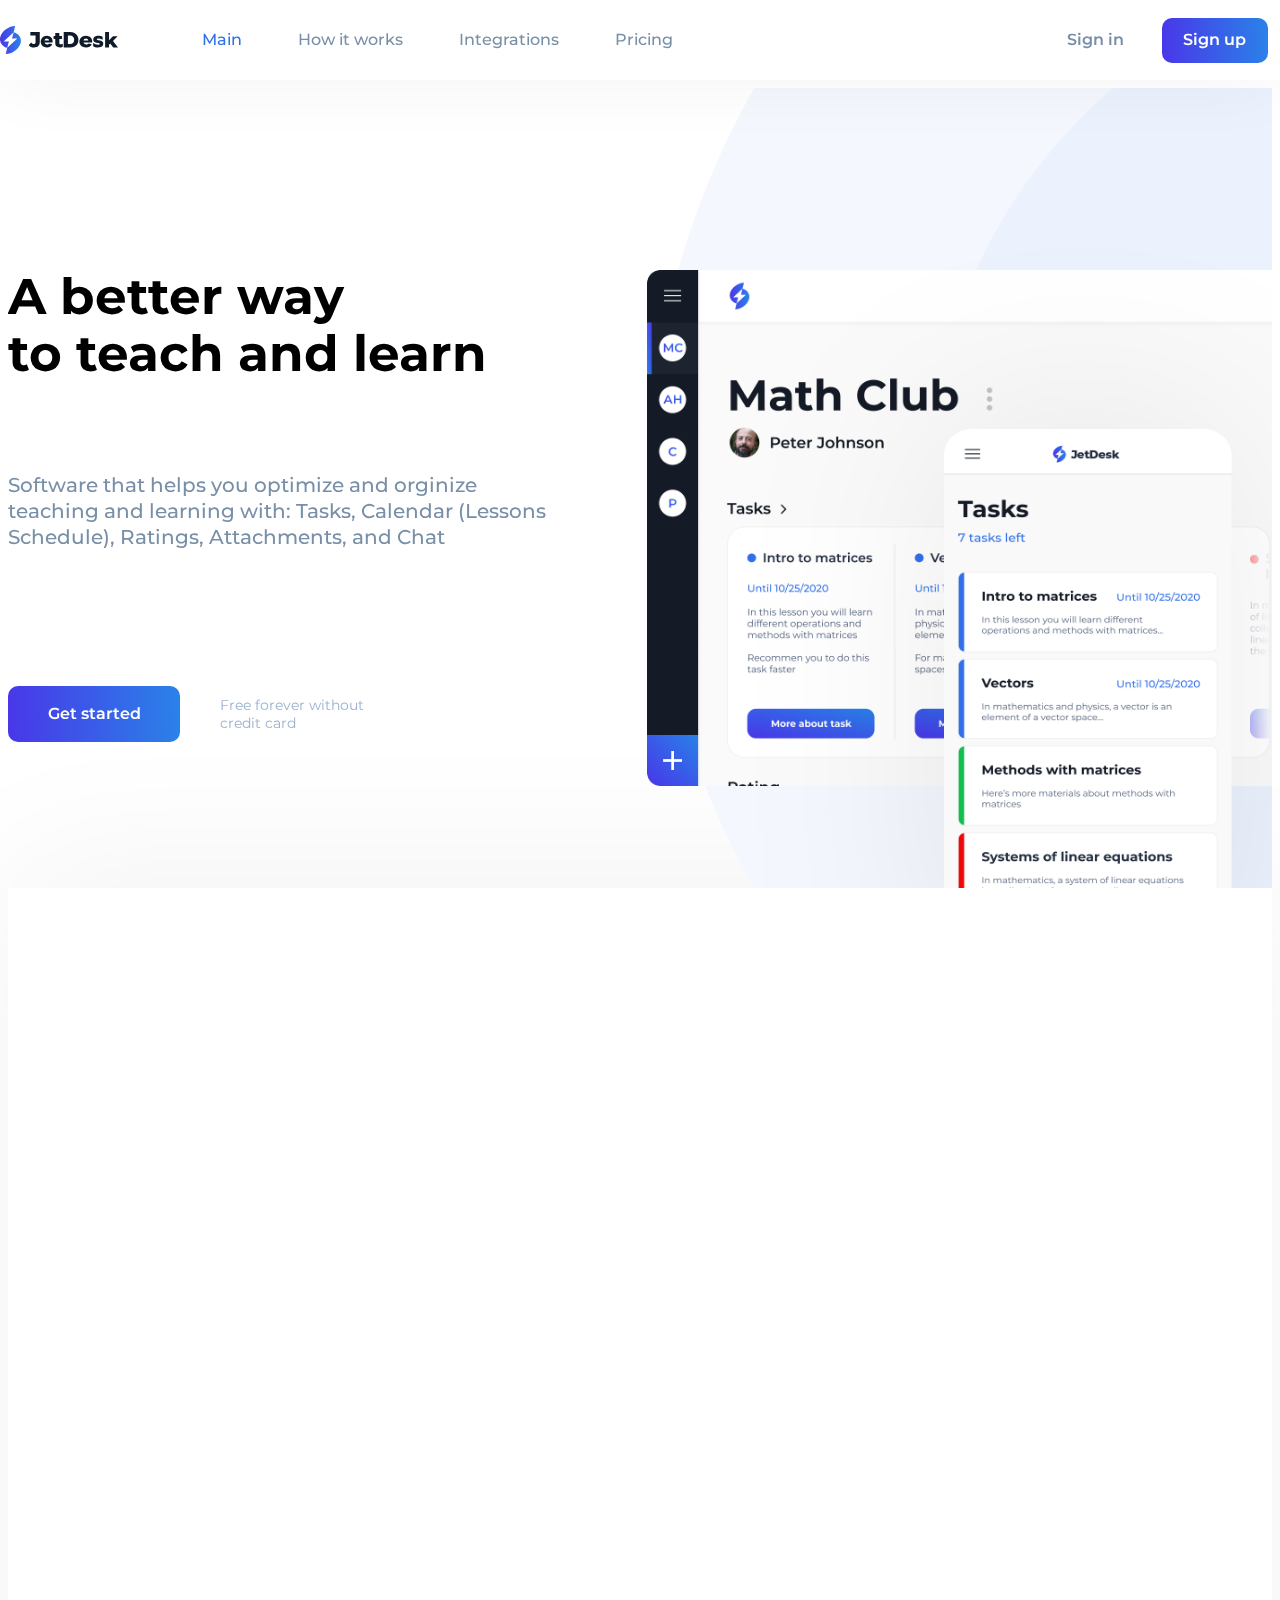
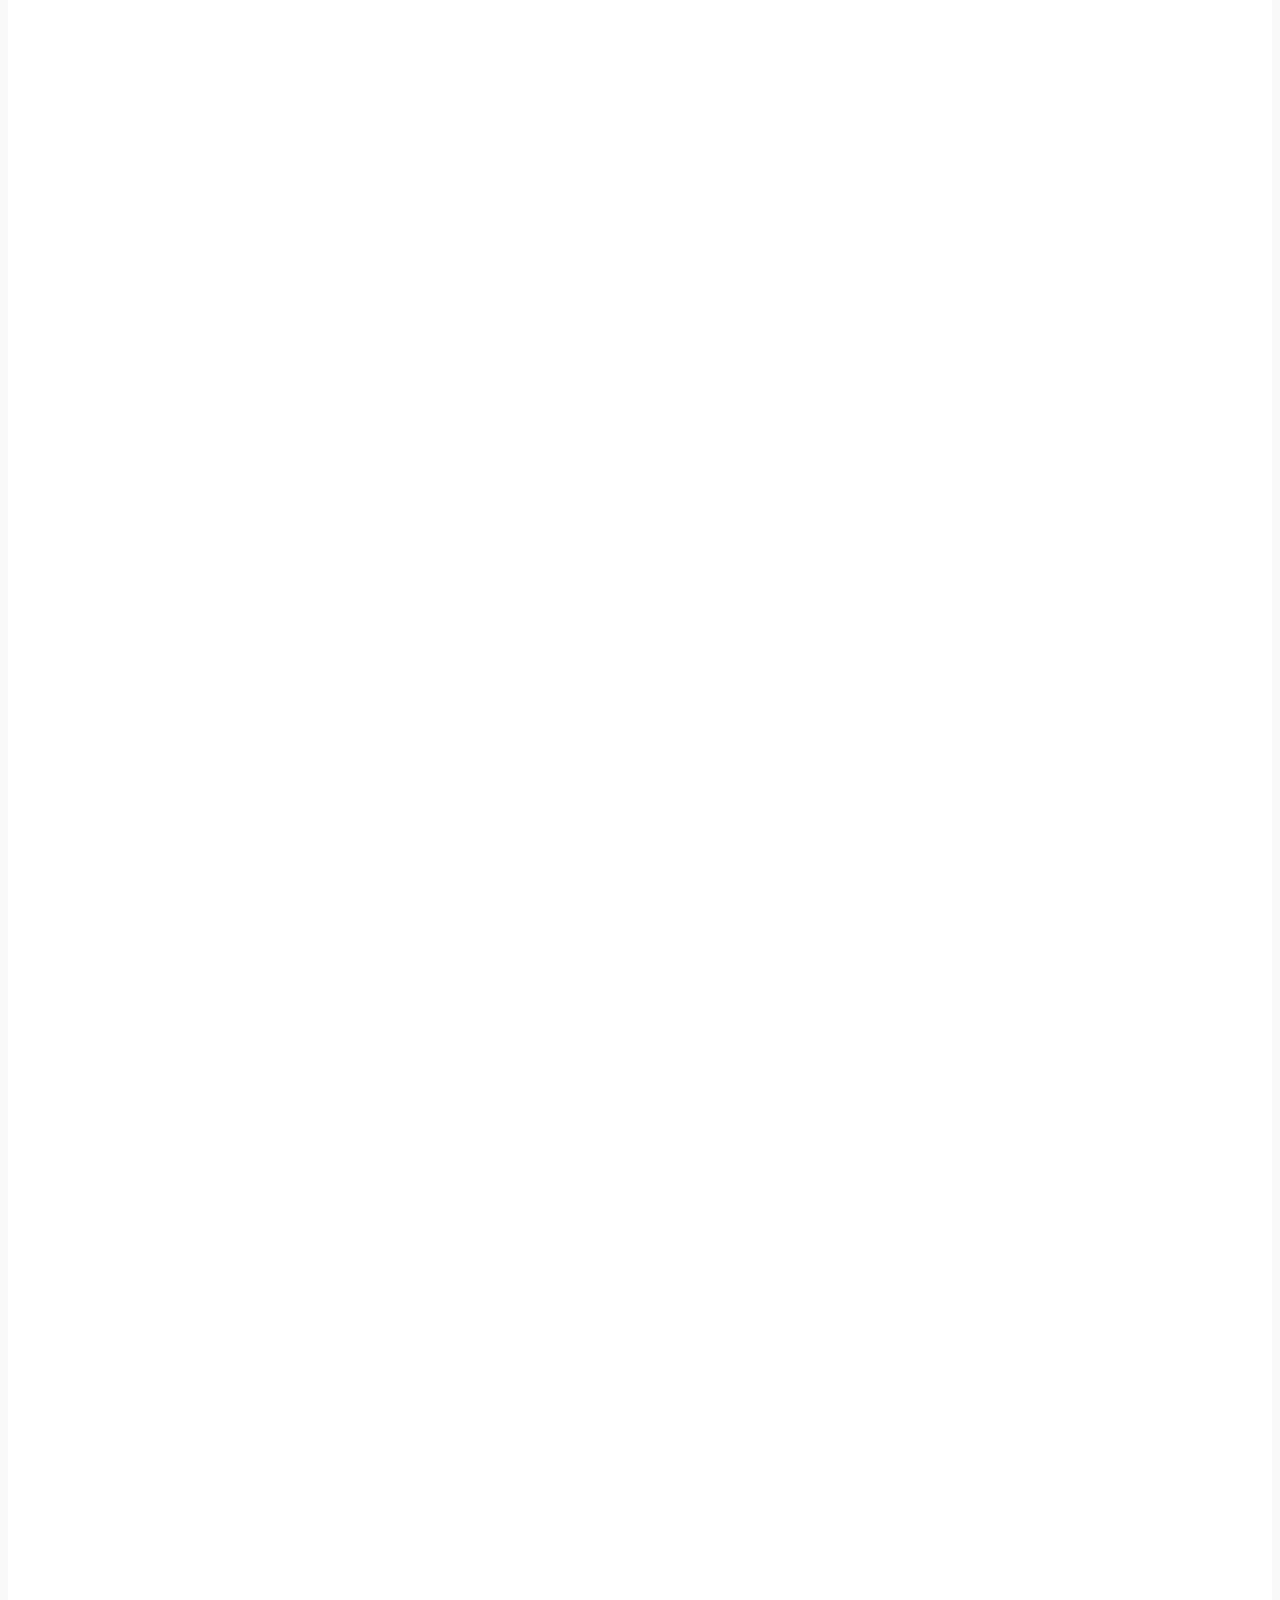
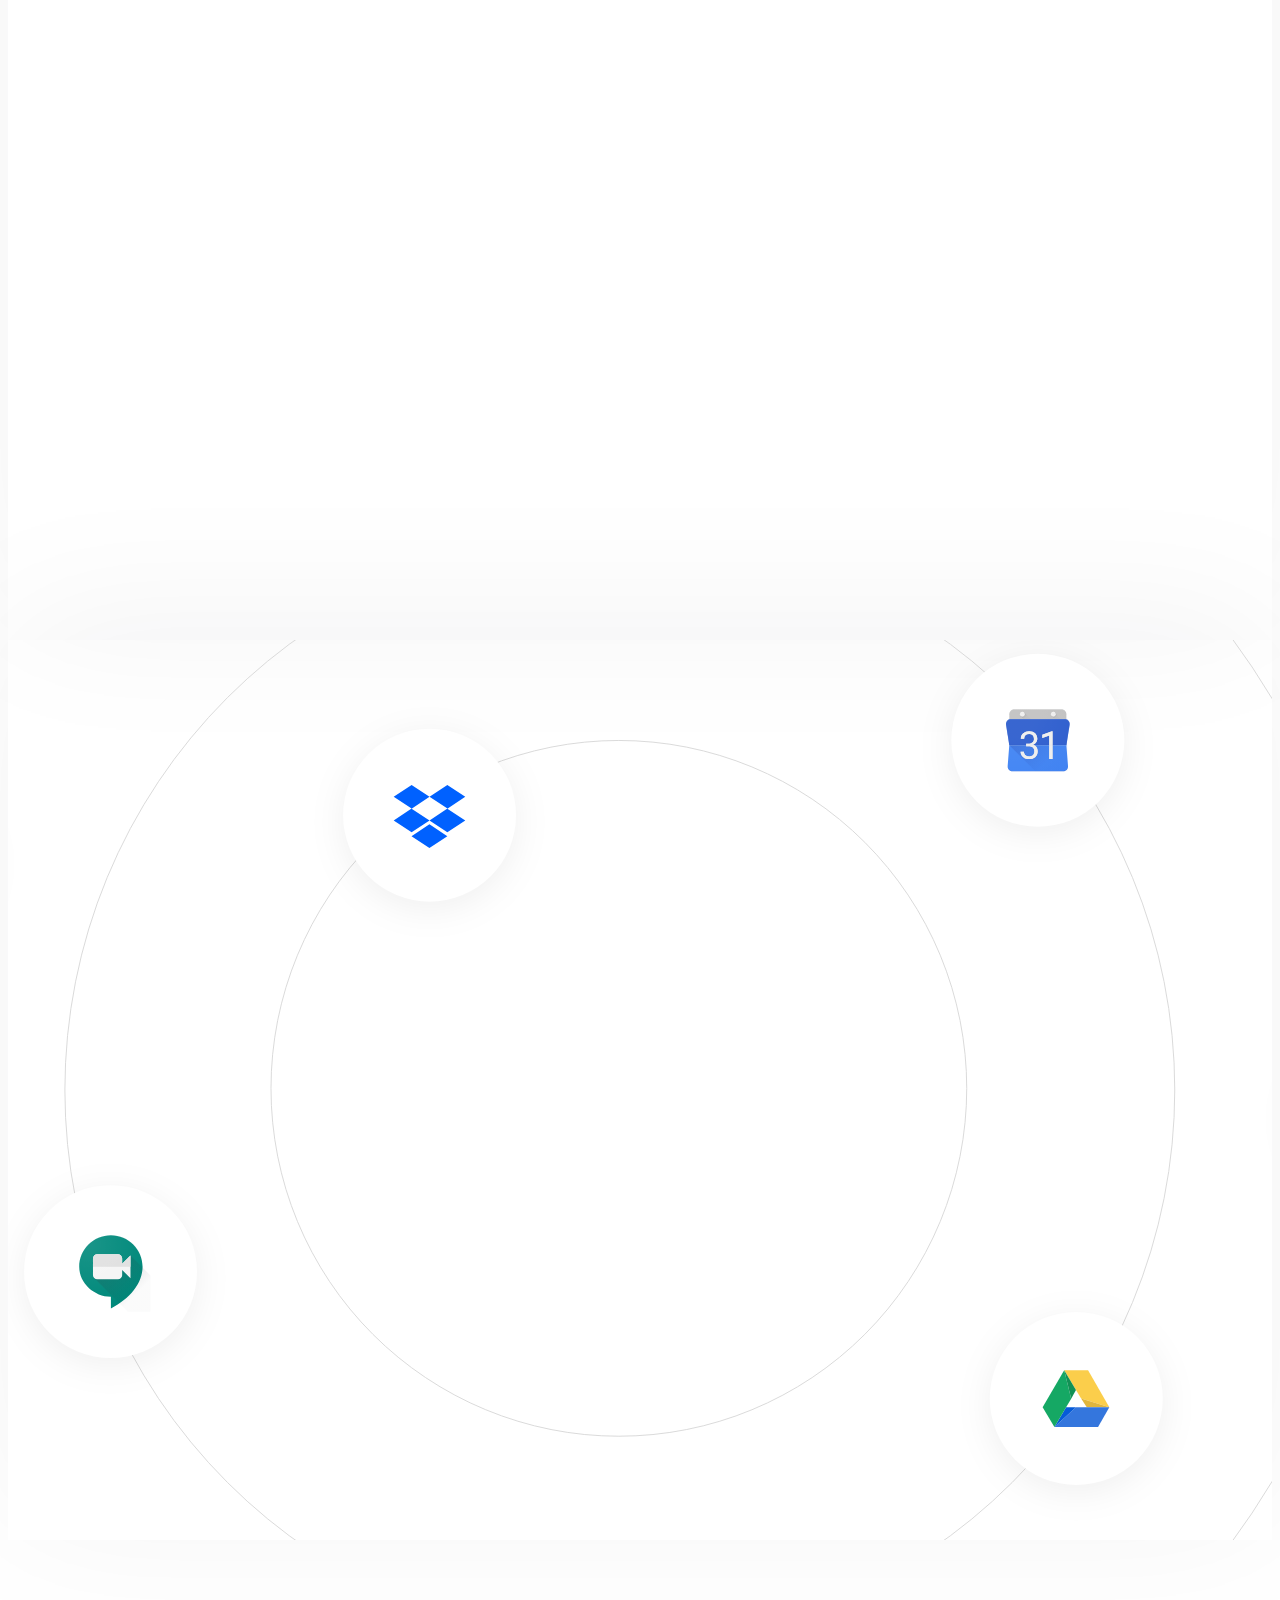
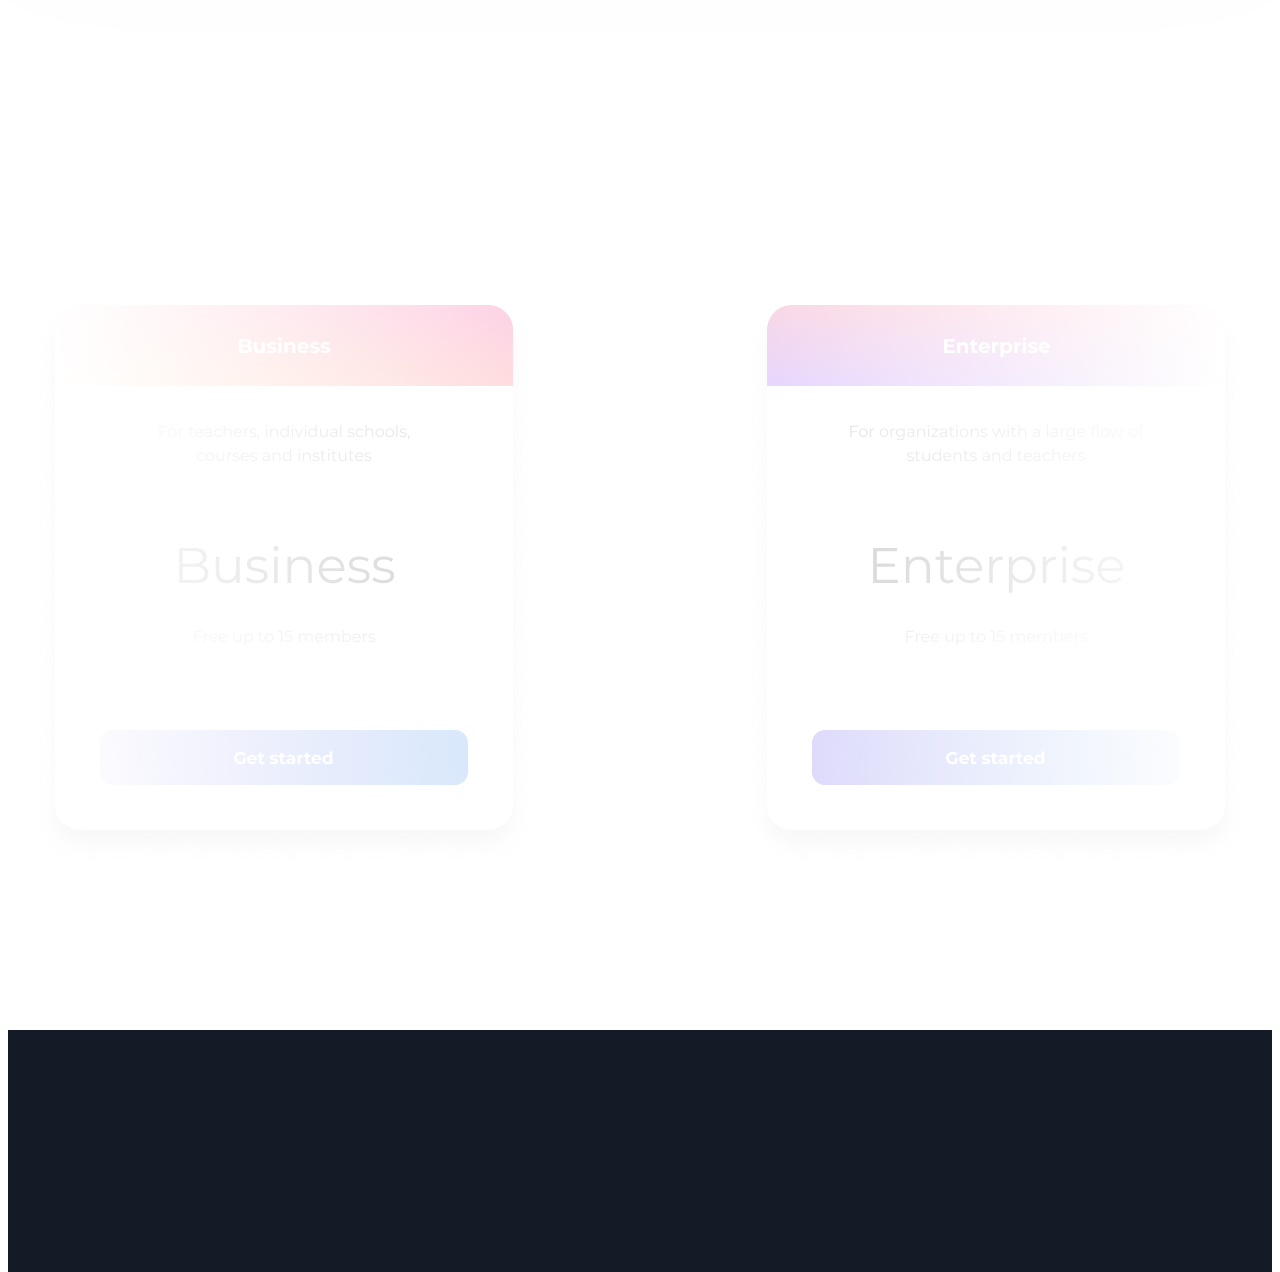
==== index.html @ 295a17f3 "hello world" ====
<!DOCTYPE html>
<html lang="ru">
	<head>
		<meta charset="utf-8">
		<meta http-equiv="X-UA-Compatible" content="IE=edge">
		<meta name="viewport" content="width=device-width, user-scalable=no" />
		<meta name="description" content="">
		<meta name="author" content="">
		<link rel="shortcut icon" href="../../assets/ico/favicon.ico">

		<title>JetDesk</title>

		<link rel="preconnect" href="https://fonts.gstatic.com">
		<link href="https://fonts.googleapis.com/css2?family=Montserrat:ital,wght@0,100;0,300;0,400;0,500;0,600;0,700;0,800;0,900;1,400&display=swap" rel="stylesheet">

		<link rel="stylesheet" href="https://stackpath.bootstrapcdn.com/bootstrap/4.1.3/css/bootstrap.min.css" integrity="sha384-MCw98/SFnGE8fJT3GXwEOngsV7Zt27NXFoaoApmYm81iuXoPkFOJwJ8ERdknLPMO" crossorigin="anonymous">

		<link href="https://unpkg.com/aos@2.3.1/dist/aos.css" rel="stylesheet">

		<link href="style.css" rel="stylesheet" type="text/css" />

			<!-- Global site tag (gtag.js) - Google Analytics -->
	<script async src="https://www.googletagmanager.com/gtag/js?id=G-T7B3K51WQC"></script>
	<script>
		window.dataLayer = window.dataLayer || [];
		function gtag() { dataLayer.push(arguments); }
		gtag('js', new Date());

		gtag('config', 'G-T7B3K51WQC');
	</script>

	</head>

<body>
	<div class="wrapper">
		<!-- header -->
		<header >
			<div class="container">
				<div class="header-in">
					<div class="logo">
						<a href="#">
							<img src="./images/logo.svg" alt="">
						</a>
					</div>

					<div class="mob-wrap">
						<nav>
							<ul id="top-menu">
								<li class="active">
									<a href="#hero">
										Main
									</a>
								</li>
								<li>
									<a href="#how">
										How it works
									</a>
								</li>
								<li>
									<a href="#integrations">
										Integrations
									</a>
								</li>
								<li>
									<a href="#price">
										Pricing
									</a>
								</li>
							</ul>
						</nav>

						<div class="header-bt">
							<a href="https://my.jetdesk.app/signin" class="log-bt">
								Sign in
							</a>
							<a href="https://my.jetdesk.app/signup" class="def-bt">
								Sign up
							</a>
						</div>
					</div>

					<div class="show-hide">
						<span></span>
						<span></span>
						<span></span>
					</div>
				</div>
			</div>
		</header>
		<!-- header -->

		<!-- hero -->
		<section id="hero">
			<div class="container">
				<div class="hero">
					<div class="hero-left">
						<div class="hero-tit" data-aos="fade-right">
							<h1>
								A better way <br>to teach and learn
							</h1>
						</div>
						<div class="hero-decr" data-aos="fade-right">
							Software that helps you optimize and orginize teaching and learning with: Tasks, Calendar (Lessons Schedule), Ratings, Attachments, and Chat 
						</div>
						<div class="hero-bt" data-aos="fade-right">
							<a href="https://my.jetdesk.app/signin" class="def-bt big">
								Get started
							</a>
							<span>
								Free forever without <br>credit card
							</span>
						</div>
					</div>

					<div class="all-hero-vid">
						<div class="hero-video-big" data-aos="fade-left" data-aos-delay="300">
							<img src="./images/Desktop.png" alt="">
						</div>

						<div class="hero-video-mob" data-aos="fade-top" data-aos-delay="600">
							<img src="./images/Mobile.png" alt="">
						</div>
					</div>
				</div>
			</div>
		</section>
		<!-- / hero -->

		<!-- section how -->
		<section id="how">
			<div class="how">

				<div class="how-tit" data-aos="fade-up">
					<h3>
						How it works
					</h3>
					<div class="how-sub-tit">
						Let’s explore our product
					</div>
				</div>

				<!-- one sec -->
				<div class="one-section task">
					<div class="container">
						<div class="one-section-in">
							<div class="section-descr" data-aos="fade-right">
								<div class="section-tag">
									TASKS
								</div>
								<div class="section-tit">
									Create and submit <br>an assignment
								</div>
								<div class="section-text">
									Quickly assign and submit tasks, leave personal comments on task pages.
								</div>
							</div>

							<div class="section-video" data-aos="fade-left" data-aos-delay="300">
								<div class="sec-vid-in">
									<img src="./images/Tasks.png" alt="">
								</div>
							</div>
						</div>
					</div>
				</div>
				<!-- / one sec -->

				<!-- one sec -->
				<div class="one-section revers calendar">
					<div class="container">
						<div class="one-section-in">
							<div class="section-descr" data-aos="fade-left" data-aos-delay="0">
								<div class="section-tag">
									Lessons
								</div>
								<div class="section-tit">
									Manage your schedule <br>and control the time
								</div>
								<div class="section-text">
									Get information about upcoming lessons and meetups or plan them yourself. Join online conferences in just a click.
								</div>
							</div>

							<div class="section-video" data-aos="fade-right" data-aos-delay="300">
								<div class="sec-vid-in">
									<img src="./images/Lessons.png" alt="">
								</div>
							</div>
						</div>
					</div>
				</div>
				<!-- / one sec -->

				<!-- one sec -->
				<div class="one-section rating">
					<div class="container">
						<div class="one-section-in">
							<div class="section-descr" data-aos="fade-right" data-aos-delay="0">
								<div class="section-tag">
									RATING
								</div>
								<div class="section-tit">
									Check or compete <br>for the first place
								</div>
								<div class="section-text">
									Increase the competitive spirit in the group and find out which of your students are doing best.
								</div>
							</div>

							<div class="section-video" data-aos="fade-left" data-aos-delay="300">
								<div class="sec-vid-in">
									<img src="./images/Rating.png" alt="">
								</div>
							</div>
						</div>
					</div>
				</div>
				<!-- / one sec -->

				<!-- one sec -->
				<div class="one-section revers attach">
					<div class="container">
						<div class="one-section-in">
							<div class="section-descr" data-aos="fade-left" data-aos-delay="0">
								<div class="section-tag">
									ATTACHMENTS
								</div>
								<div class="section-tit">
									Upload, download, and view files - quickly
								</div>
								<div class="section-text">
									Attach files, sheets, and documents from your favorite services. (Google Drive, Google Docs, Dropbox, OneDrive and others).
								</div>
							</div>

							<div class="section-video" data-aos="fade-right" data-aos-delay="300">
								<div class="sec-vid-in">
									<img src="./images/Files.png" alt="">
								</div>
							</div>
						</div>
					</div>
				</div>
				<!-- / one sec -->

				<!-- one sec -->
				<div class="one-section chat">
					<div class="container">
						<div class="one-section-in">
							<div class="section-descr" data-aos="fade-right" data-aos-delay="0">
								<div class="section-tag">
									CHAT
								</div>
								<div class="section-tit">
									Chat, ask questions, <br>and just be friends
								</div>
								<div class="section-text">
									Communicate, ask and communicate again. What could be better than communication today?
								</div>
							</div>

							<div class="section-video" data-aos="fade-left" data-aos-delay="300">
								<div class="sec-vid-in">
									
									<img src="./images/Chat.png" alt="">
								</div>
							</div>
						</div>
					</div>
				</div>
				<!-- / one sec -->

				<div class="start" data-aos="fade-up" data-aos-delay="0">
					<a href="https://my.jetdesk.app/signin" class="def-bt big">
						Get started
					</a>
				</div>

			</div>
		</section>
		<!-- / section how -->

		<!-- Integrations -->
		<section id="integrations">
			<div class="container">
				<div class="integrations">
					<div class="int-tit" data-aos="zoom-in" data-aos-delay="0">
						<h3>
							Integrations
						</h3>
						<div class="int-sub-tit">
							Simply integrate your favorite applications
						</div>
						<div class="int-bt">
							<a href="https://my.jetdesk.app/signin" class="def-bt big">
								Get started
							</a>
						</div>
					</div>
				</div>
			</div>
		</section>
		<!-- / Integrations -->

		<!-- price -->
		<section id="price">
			<div class="container">
				<div class="price">
					<div class="price-tit" data-aos="fade-up" data-aos-delay="0">
						<h3>
							Pricing
						</h3>
						<div class="price-sub-tit">
							There is a free subscription during the beta testing, enjoy
						</div>
					</div>

					<div class="price-wrap">
						<div class="price-wrap-in">
							<div class="price-free" data-aos="fade-up" data-aos-delay="0">
								<div class="price-free-top">
									Personal
								</div>
								<div class="price-free-descr">
									<div class="price-free-text">
										For everyone who wants to learn <br>and teach
									</div>
									<div class="price-free-cost">
										Free
									</div>
									<div class="price-free-sub">
										Free up to 10 members
									</div>
									<div class="price-free-bt">
										<a href="https://my.jetdesk.app/signin" class="def-bt big">
											Get started
										</a>
									</div>
								</div>
							</div>
						</div>
					</div>
				</div>
			</div>
		</section>
		<!-- / price -->

		<!-- footer -->
		<footer>
			<div class="container">
				<div class="footer">
					<div class="foot-logo" data-aos="fade-right" data-aos-delay="0">
						<a href="#">
							<img src="./images/foot-logo.svg" alt="">
						</a>
					</div>
					<div class="foot-soc" data-aos="fade-left" data-aos-delay="0">
						<ul>
							<li>
								<a href="https://www.facebook.com/jetdeskapp">
									<svg width="15" height="28" viewBox="0 0 15 28" fill="none" xmlns="http://www.w3.org/2000/svg">
										<path d="M9.74454 28V15.2487H14.187L14.8474 10.2561H9.74454V7.07604C9.74454 5.63537 10.1591 4.64899 12.2943 4.64899H15V0.19785C13.6835 0.0612367 12.3603 -0.00472655 11.0363 0.000263189C7.10958 0.000263189 4.41356 2.32152 4.41356 6.58285V10.2468H0V15.2393H4.4232V28H9.74454Z" fill="white"/>
									</svg>																			
								</a>
							</li>
							<li>
								<a href="https://www.producthunt.com/upcoming/jetdesk-2">
									<svg width="26" height="26" viewBox="0 0 26 26" fill="none" xmlns="http://www.w3.org/2000/svg">
										<path d="M26 13C26 15.5712 25.2376 18.0846 23.8091 20.2224C22.3806 22.3602 20.3503 24.0265 17.9749 25.0104C15.5994 25.9944 12.9856 26.2518 10.4638 25.7502C7.94208 25.2486 5.6257 24.0105 3.80762 22.1924C1.98953 20.3743 0.751405 18.0579 0.249797 15.5362C-0.251811 13.0144 0.00563269 10.4006 0.989572 8.02511C1.97351 5.64967 3.63975 3.61935 5.77759 2.19089C7.91543 0.762437 10.4288 0 13 0C16.4478 0 19.7544 1.36964 22.1924 3.80761C24.6304 6.24558 26 9.55218 26 13Z" fill="white"/>
										<path d="M14.7334 6.5H8.45612V19.5H11.0493V15.6003H14.7334C15.9263 15.5793 17.0633 15.0907 17.8995 14.2396C18.7357 13.3886 19.2042 12.2432 19.2042 11.0501C19.2042 9.85705 18.7357 8.71168 17.8995 7.86065C17.0633 7.00961 15.9263 6.521 14.7334 6.5ZM14.7334 13H11.0493V9.10028H14.7334C15.2415 9.11394 15.7242 9.32537 16.0787 9.68954C16.4332 10.0537 16.6316 10.5419 16.6316 11.0501C16.6316 11.5584 16.4332 12.0466 16.0787 12.4107C15.7242 12.7749 15.2415 12.9863 14.7334 13Z" fill="#1C3046"/>
									</svg>										
								</a>
							</li>
							<!-- <li>
								<a href="#">
									<svg width="27" height="22" viewBox="0 0 27 22" fill="none" xmlns="http://www.w3.org/2000/svg">
										<path fill-rule="evenodd" clip-rule="evenodd" d="M27 2.60606C26.0051 3.04646 24.9376 3.34545 23.8178 3.47879C24.9618 2.79192 25.8399 1.70101 26.2508 0.40404C25.1793 1.04242 23.9951 1.50303 22.7343 1.75354C21.7233 0.674747 20.2852 0 18.6901 0C15.6329 0 13.1516 2.48889 13.1516 5.55556C13.1516 5.99192 13.1999 6.41616 13.2966 6.8202C8.69252 6.5899 4.61211 4.37576 1.8811 1.01414C1.40579 1.83434 1.13188 2.78788 1.13188 3.80606C1.13188 5.73333 2.1107 7.43434 3.59705 8.42828C2.69074 8.4 1.83679 8.14949 1.08757 7.73333C1.08757 7.75758 1.08757 7.77778 1.08757 7.80202C1.08757 10.4929 2.99687 12.7394 5.53051 13.2485C5.06728 13.3737 4.57586 13.4424 4.07236 13.4424C3.71386 13.4424 3.36745 13.4061 3.02909 13.3414C3.734 15.5475 5.78025 17.1556 8.2011 17.2C6.30389 18.6909 3.91929 19.5798 1.3212 19.5798C0.874086 19.5798 0.435029 19.5515 0 19.503C2.44905 21.0788 5.36133 22 8.49112 22C18.6781 22 24.2488 13.5354 24.2488 6.19394C24.2488 5.95151 24.2448 5.71313 24.2327 5.47475C25.3163 4.69091 26.2548 3.71313 26.996 2.59798L27 2.60606Z" fill="white"/>
									</svg>																			
								</a>
							</li> -->
							<li>
								<a href="https://www.instagram.com/jetdesk.app/">
									<svg width="29" height="29" viewBox="0 0 29 29" fill="none" xmlns="http://www.w3.org/2000/svg">
											<path d="M14.5 2.61267C18.3717 2.61267 18.8302 2.6274 20.3592 2.69716C21.7729 2.76168 22.5407 2.9979 23.0517 3.19642C23.7285 3.45946 24.2115 3.77372 24.7189 4.28109C25.2263 4.78847 25.5405 5.27155 25.8035 5.94831C26.0021 6.45931 26.2383 7.22708 26.3028 8.64076C26.3726 10.1698 26.3873 10.6283 26.3873 14.5C26.3873 18.3717 26.3726 18.8303 26.3028 20.3592C26.2383 21.773 26.0021 22.5407 25.8035 23.0517C25.5405 23.7285 25.2263 24.2116 24.7189 24.719C24.2115 25.2263 23.7285 25.5406 23.0517 25.8036C22.5407 26.0022 21.7729 26.2384 20.3592 26.3029C18.8305 26.3727 18.3719 26.3874 14.5 26.3874C10.6281 26.3874 10.1695 26.3727 8.64076 26.3029C7.22702 26.2384 6.45926 26.0022 5.94831 25.8036C5.27149 25.5406 4.78841 25.2263 4.28104 24.719C3.77366 24.2116 3.4594 23.7285 3.19642 23.0517C2.99784 22.5407 2.76163 21.773 2.6971 20.3593C2.62734 18.8303 2.61261 18.3717 2.61261 14.5C2.61261 10.6283 2.62734 10.1698 2.6971 8.64081C2.76163 7.22708 2.99784 6.45931 3.19642 5.94831C3.4594 5.27155 3.77366 4.78847 4.28104 4.28109C4.78841 3.77372 5.27149 3.45946 5.94831 3.19642C6.45926 2.9979 7.22702 2.76168 8.6407 2.69716C10.1697 2.6274 10.6283 2.61267 14.5 2.61267ZM14.5 0C10.562 0 10.0682 0.0166918 8.52167 0.0872577C6.97825 0.157708 5.92426 0.40279 5.00189 0.76126C4.04839 1.13182 3.23976 1.62762 2.43366 2.43372C1.62756 3.23982 1.13176 4.04845 0.761202 5.00195C0.402732 5.92431 0.157651 6.97831 0.0872001 8.52173C0.0166342 10.0682 0 10.562 0 14.5C0 18.438 0.0166342 18.9318 0.0872001 20.4783C0.157651 22.0217 0.402732 23.0757 0.761202 23.9981C1.13176 24.9516 1.62756 25.7602 2.43366 26.5663C3.23976 27.3724 4.04839 27.8682 5.00189 28.2388C5.92426 28.5973 6.97825 28.8424 8.52167 28.9128C10.0682 28.9834 10.562 29 14.5 29C18.438 29 18.9318 28.9834 20.4783 28.9128C22.0217 28.8424 23.0757 28.5973 23.9981 28.2388C24.9516 27.8682 25.7602 27.3724 26.5663 26.5663C27.3724 25.7602 27.8682 24.9516 28.2387 23.9981C28.5972 23.0757 28.8423 22.0217 28.9127 20.4783C28.9833 18.9318 29 18.438 29 14.5C29 10.562 28.9833 10.0682 28.9127 8.52173C28.8423 6.97831 28.5972 5.92431 28.2387 5.00195C27.8682 4.04845 27.3724 3.23982 26.5663 2.43372C25.7602 1.62762 24.9516 1.13182 23.9981 0.76126C23.0757 0.40279 22.0217 0.157708 20.4783 0.0872577C18.9318 0.0166918 18.438 0 14.5 0ZM14.5 7.05406C10.3877 7.05406 7.054 10.3878 7.054 14.5C7.054 18.6123 10.3877 21.946 14.5 21.946C18.6122 21.946 21.9459 18.6123 21.9459 14.5C21.9459 10.3878 18.6122 7.05406 14.5 7.05406ZM14.5 19.3334C11.8306 19.3334 9.66661 17.1694 9.66661 14.5C9.66661 11.8307 11.8306 9.66667 14.5 9.66667C17.1693 9.66667 19.3333 11.8307 19.3333 14.5C19.3333 17.1694 17.1693 19.3334 14.5 19.3334ZM23.9801 6.75988C23.9801 7.72087 23.2011 8.49991 22.2401 8.49991C21.2791 8.49991 20.5001 7.72087 20.5001 6.75988C20.5001 5.79889 21.2791 5.01991 22.2401 5.01991C23.2011 5.01991 23.9801 5.79889 23.9801 6.75988Z" fill="white"/>
									</svg>																				
								</a>
							</li>
						</ul>
					</div>

					<div class="footer-bot" data-aos="fade-up" data-aos-delay="0">
						<div class="footer-res">
							All rights reserved
						</div>
						<div class="footer-right">
							<span>
								© JetDesk 2020
							</span>
							<a href="https://intercom.help/jetdesk/en/articles/4670508-privacy-policy">
								Privacy Policy
							</a>
							<a href="https://intercom.help/jetdesk/en/articles/4670509-terms-and-conditions">
								Terms and Conditions
							</a>        
						</div>
					</div>
				</div>
			</div>
		</footer>
		<!-- / footer -->
	</div>

	<script src="https://code.jquery.com/jquery-3.3.1.min.js"></script>

	<script src="https://cdnjs.cloudflare.com/ajax/libs/popper.js/1.14.3/umd/popper.min.js" integrity="sha384-ZMP7rVo3mIykV+2+9J3UJ46jBk0WLaUAdn689aCwoqbBJiSnjAK/l8WvCWPIPm49" crossorigin="anonymous"></script>
	
	<script src="https://stackpath.bootstrapcdn.com/bootstrap/4.1.3/js/bootstrap.min.js" integrity="sha384-ChfqqxuZUCnJSK3+MXmPNIyE6ZbWh2IMqE241rYiqJxyMiZ6OW/JmZQ5stwEULTy" crossorigin="anonymous"></script>

	<script src="https://unpkg.com/aos@2.3.1/dist/aos.js"></script>

	<script src="js/init.js"></script>

	<script>
		window.intercomSettings = {
			app_id: "h6o7ooze"
		};
	</script>

	<script>
		// We pre-filled your app ID in the widget URL: 'https://widget.intercom.io/widget/h6o7ooze'
		(function () { var w = window; var ic = w.Intercom; if (typeof ic === "function") { ic('reattach_activator'); ic('update', w.intercomSettings); } else { var d = document; var i = function () { i.c(arguments); }; i.q = []; i.c = function (args) { i.q.push(args); }; w.Intercom = i; var l = function () { var s = d.createElement('script'); s.type = 'text/javascript'; s.async = true; s.src = 'https://widget.intercom.io/widget/h6o7ooze'; var x = d.getElementsByTagName('script')[0]; x.parentNode.insertBefore(s, x); }; if (w.attachEvent) { w.attachEvent('onload', l); } else { w.addEventListener('load', l, false); } } })();
	</script>

</body>
                                  
</html>
---- style.css ----
@charset "UTF-8";
* {
  -webkit-box-sizing: border-box;
  box-sizing: border-box;
}

html {
  font-size: 8px;
}
@media (max-width: 1530px) {
  html {
    font-size: 8px;
  }
}

img {
  max-width: 100%;
  height: auto;
  vertical-align: top;
}

section {
  float: left;
  width: 100%;
  overflow: hidden;
}

body {
  font-family: "Montserrat", sans-serif;
}
body.open-menu {
  overflow: hidden;
  position: relative;
}

@media (min-width: 1530px) {
  .container {
    max-width: 150rem;
  }
}
@media (max-width: 767px) {
  .container {
    padding: 0 30px;
  }
}

.wrapper {
  float: left;
  width: 100%;
  padding-top: 10rem;
}

header {
  position: fixed;
  top: 0;
  left: 0;
  width: 100%;
  background-color: #fff;
  height: 10rem;
  z-index: 99;
  -webkit-box-shadow: 0px 0px 75px rgba(0, 0, 0, 0.05);
          box-shadow: 0px 0px 75px rgba(0, 0, 0, 0.05);
}
@media (max-width: 767px) {
  header {
    -webkit-box-shadow: 0px 0px 75px rgba(0, 0, 0, 0.05);
            box-shadow: 0px 0px 75px rgba(0, 0, 0, 0.05);
  }
}
@media (max-width: 991px) {
  header .container {
    max-width: 100%;
  }
}

.header-in {
  float: left;
  width: 100%;
}

.logo {
  float: left;
  margin-top: 3.2rem;
  width: 14.8rem;
}
@media (max-width: 991px) {
  .logo {
    position: relative;
    z-index: 99;
    background: url(./images/foot-logo.svg) 0 0 no-repeat;
    background-size: 14.8rem;
  }
  .logo img {
    -webkit-transition: all 0.3s;
    transition: all 0.3s;
  }
}
@media (max-width: 767px) {
  .logo {
    width: 120px;
  }
}

.open-menu .logo img {
  opacity: 0;
}

@media (max-width: 991px) {
  .mob-wrap {
    display: none;
    position: fixed;
    left: 0;
    top: 0;
    background-color: #151b26;
    width: 100%;
    height: 100%;
    padding-top: 17.8rem;
  }
}

.show-hide {
  display: none;
}
@media (max-width: 991px) {
  .show-hide {
    display: block;
    float: right;
    position: relative;
    z-index: 99;
    width: 6rem;
    padding: 3.2rem 1.5rem;
    margin-right: -15px;
  }
}
@media (max-width: 991px) and (max-width: 767px) {
  .show-hide {
    width: 60px;
    padding: 3.2rem 15px;
  }
}
@media (max-width: 991px) {
  .show-hide span {
    display: block;
    float: left;
    width: 100%;
    margin: 3px 0;
    height: 2px;
    background-color: #151e28;
    -webkit-transition: all 0.3s;
    transition: all 0.3s;
  }
}
@media (max-width: 991px) {
  .show-hide:before, .show-hide:after {
    content: "";
    position: absolute;
    width: 30px;
    height: 2px;
    background-color: #fff;
    top: 50%;
    left: 50%;
    margin-left: -15px;
    opacity: 0;
    -webkit-transition: all 0.3s;
    transition: all 0.3s;
  }
}
.show-hide.open span {
  background-color: #fff;
  opacity: 0;
}
.show-hide.open:before {
  opacity: 1;
  -webkit-transform: rotate(-45deg);
          transform: rotate(-45deg);
}
.show-hide.open:after {
  opacity: 1;
  -webkit-transform: rotate(45deg);
          transform: rotate(45deg);
}

nav {
  margin-left: 10.5rem;
  margin-top: 3.8rem;
  float: left;
}
@media (max-width: 1200px) {
  nav {
    margin-left: 5rem;
  }
}
@media (max-width: 991px) {
  nav {
    padding: 0 30px;
    margin: 0;
  }
}
nav ul {
  list-style: none;
  padding: 0;
  margin: 0;
}
nav ul li {
  float: left;
  margin-right: 7rem;
}
@media (max-width: 1200px) {
  nav ul li {
    margin-right: 4rem;
  }
}
@media (max-width: 991px) {
  nav ul li {
    width: 100%;
    margin: 0;
  }
}
nav ul li a {
  font-size: 2rem;
  font-weight: 500;
  line-height: 2.4rem;
  color: #788FA7;
  text-decoration: none !important;
  -webkit-transition: all 0.3s;
  transition: all 0.3s;
}
@media (max-width: 991px) {
  nav ul li a {
    color: #ffffff;
    padding: 15px 0;
    display: block;
    cursor: pointer;
    font-size: 2.3rem;
  }
}
nav ul li a:hover {
  color: #3170E9;
}
nav ul li a.active {
  color: #3170E9;
}
nav ul li.active a {
  color: #3170E9;
}

.header-bt {
  float: right;
  margin-top: 1.8rem;
}
@media (max-width: 991px) {
  .header-bt {
    position: fixed;
    left: 0;
    bottom: 5rem;
    display: -webkit-box;
    display: -ms-flexbox;
    display: flex;
    -webkit-box-pack: justify;
        -ms-flex-pack: justify;
            justify-content: space-between;
    width: 100%;
    padding: 0 15px;
  }
}
.header-bt a {
  margin: 0 1.5rem;
}
@media (max-width: 991px) {
  .header-bt a {
    width: calc(50% - 10px);
  }
}
.header-bt a.def-bt {
  padding: 0 2.7rem;
}

.log-bt {
  font-size: 2rem;
  font-weight: 600;
  color: #788FA7;
  display: inline-block;
  cursor: pointer;
  height: 6.4rem;
  line-height: 6.4rem;
  padding: 0 1.5rem;
  text-align: center;
  border: none;
  border-radius: 10px;
  outline: none !important;
  text-decoration: none !important;
  -webkit-transition: all 0.3s;
  transition: all 0.3s;
}
@media (max-width: 991px) {
  .log-bt {
    background: -webkit-gradient(linear, left bottom, left top, from(#1B2D42), to(#1B2D42));
    background: linear-gradient(0deg, #1B2D42, #1B2D42);
    color: #fff;
  }
}
.log-bt:hover {
  color: #3170E9;
}

.def-bt {
  font-size: 2rem;
  font-weight: 600;
  color: #fff !important;
  display: inline-block;
  cursor: pointer;
  height: 5.6rem;
  line-height: 5.6rem;
  padding: 0 1.5rem;
  text-align: center;
  border: none;
  outline: none !important;
  background: linear-gradient(87.31deg, #4937E8 0%, #2A82E9 100%), #C4C4C4;
  border-radius: 10px;
  text-decoration: none !important;
  -webkit-transition: all 0.3s;
  transition: all 0.3s;
}
.def-bt.big {
  height: 7rem;
  line-height: 7rem;
}
.def-bt:hover {
  background: linear-gradient(262.42deg, #2673D2 0%, #4132D1 100%);
}

.p-bt {
  font-size: 2rem;
  font-weight: 600;
  color: #0F1B28 !important;
  display: inline-block;
  cursor: pointer;
  height: 6.4rem;
  line-height: 6.2rem;
  padding: 0 1.5rem;
  border: none;
  outline: none !important;
  background: -webkit-gradient(linear, left bottom, left top, from(#FFFFFF), to(#FFFFFF));
  background: linear-gradient(0deg, #FFFFFF, #FFFFFF);
  border: 1px solid #D0D0D0;
  border-radius: 10px;
  text-decoration: none !important;
  -webkit-transition: all 0.3s;
  transition: all 0.3s;
  padding: 0 3.2rem 0 9.4rem;
  position: relative;
}
.p-bt:before {
  content: "";
  position: absolute;
  width: 4.8rem;
  height: 4.8rem;
  background: url(./images/p-bt.svg) center center no-repeat;
  background-size: 4rem;
  left: 28px;
  top: 50%;
  margin-top: -2.4rem;
}
.p-bt.big {
  height: 7rem;
  line-height: 6.8rem;
}
.p-bt:hover {
  background: -webkit-gradient(linear, left bottom, left top, from(#EEEEEE), to(#EEEEEE));
  background: linear-gradient(0deg, #EEEEEE, #EEEEEE);
}

#hero {
  background: url(./images/hero-bg.svg) 50vw center no-repeat;
  overflow: hidden;
  position: relative;
}
@media (max-width: 1200px) {
  #hero {
    padding-bottom: 15rem;
  }
}
@media (max-width: 991px) {
  #hero {
    background-size: 120%;
    background-position: 40vw bottom;
    padding-bottom: 25rem;
  }
}
@media (max-width: 767px) {
  #hero {
    background-size: 526px;
    background-position: right -237px bottom 235px;
  }
}

.hero {
  float: left;
  width: 100%;
  min-height: calc(100vh - 100px);
  display: -webkit-box;
  display: -ms-flexbox;
  display: flex;
  -ms-flex-line-pack: center;
      align-content: center;
  -webkit-box-align: center;
      -ms-flex-align: center;
          align-items: center;
}
@media (max-width: 1200px) {
  .hero {
    display: block;
    min-height: inherit;
    padding-top: 5rem;
  }
}

.hero-left {
  width: 68.6rem;
}
@media (max-width: 1530px) {
  .hero-left {
    width: 44%;
  }
}
@media (max-width: 1200px) {
  .hero-left {
    float: left;
    width: 100%;
    margin-bottom: 7rem;
  }
}
@media (max-width: 767px) {
  .hero-left {
    margin-bottom: 90px;
  }
}

.hero-tit {
  float: left;
  width: 100%;
  margin-bottom: 7rem;
}
.hero-tit h1 {
  font-size: 6.3rem;
  font-weight: bold;
  line-height: 1.14;
}
@media (max-width: 767px) {
  .hero-tit h1 {
    font-size: 38px;
  }
  .hero-tit h1 br {
    display: none;
  }
}
@media (max-width: 767px) {
  .hero-tit {
    margin-bottom: 3.5rem;
  }
}

.hero-decr {
  float: left;
  width: 100%;
  color: #788FA7;
  font-size: 2.5rem;
  font-weight: 500;
  margin-bottom: 17rem;
  line-height: 1.3;
}
@media (max-width: 1200px) {
  .hero-decr {
    margin-bottom: 5rem;
  }
}
@media (max-width: 767px) {
  .hero-decr {
    font-size: 19px;
    line-height: 1.3;
    margin-bottom: 0;
  }
}

.hero-bt {
  float: left;
  width: 100%;
}
@media (max-width: 767px) {
  .hero-bt {
    position: absolute;
    bottom: 67px;
    text-align: center;
    left: 0;
  }
}
.hero-bt a.def-bt {
  width: 21.5rem;
  float: left;
  margin-right: 22px;
}
@media (max-width: 767px) {
  .hero-bt a.def-bt {
    width: 282px;
    float: none;
    margin-bottom: 20px;
  }
}
@media (max-width: 767px) {
  .hero-bt a {
    margin: 10px !important;
    width: 282px;
  }
}
.hero-bt span {
  -ms-flex-line-pack: center;
      align-content: center;
  -webkit-box-align: center;
      -ms-flex-align: center;
          align-items: center;
  display: -webkit-box;
  display: -ms-flexbox;
  display: flex;
  height: 7rem;
  float: left;
  margin-left: 2.2rem;
  font-size: 1.8rem;
  color: #98B2CE;
  line-height: 1.3;
}
@media (max-width: 767px) {
  .hero-bt span {
    width: 100%;
    margin: 0;
    padding: 0;
    text-align: center;
    -webkit-box-pack: center;
        -ms-flex-pack: center;
            justify-content: center;
  }
}

video {
  vertical-align: top;
}

@media (max-width: 767px) {
  .all-hero-vid {
    float: left;
    width: 100%;
    position: relative;
    margin-bottom: 155px;
  }
}

.hero-video-big {
  position: absolute;
  right: -43rem;
  bottom: 12.7rem;
  overflow: hidden;
  border-radius: 12px;
}
@media (max-width: 1200px) {
  .hero-video-big {
    position: static;
    float: left;
    width: 121.1rem;
  }
}
@media (max-height: 730px) and (min-width: 1200px) {
  .hero-video-big img {
    max-height: 70vh;
    width: auto !important;
  }
}
.hero-video-big video, .hero-video-big img {
  width: 121.1rem;
  height: 64.6rem;
}
@media (max-width: 767px) {
  .hero-video-big video, .hero-video-big img {
    width: calc(1211px / 2.1);
    height: calc(646px / 2.1);
  }
}

.hero-video-mob {
  position: absolute;
  right: 5rem;
  bottom: -11.8rem;
  -webkit-filter: drop-shadow(-4px -4px 100px rgba(0, 0, 0, 0.08));
          filter: drop-shadow(-4px -4px 100px rgba(0, 0, 0, 0.08));
  overflow: hidden;
  border-radius: 18px;
}
@media (max-width: 1200px) {
  .hero-video-mob {
    bottom: 2rem;
  }
}
@media (max-width: 767px) {
  .hero-video-mob {
    bottom: auto;
    top: 74px;
    right: -10px;
  }
}
@media (max-height: 730px) and (min-width: 1200px) {
  .hero-video-mob img {
    max-height: 70vh;
    width: auto !important;
  }
}
.hero-video-mob video, .hero-video-mob img {
  width: 36rem;
  height: 69.2rem;
}
@media (max-width: 767px) {
  .hero-video-mob video, .hero-video-mob img {
    width: calc(360px / 2.1);
    height: calc(692px / 2.1);
  }
}

#how {
  float: left;
  width: 100%;
  padding: 15.7rem 0 0;
  -webkit-box-shadow: 0px -20px 150px rgba(15, 27, 40, 0.05);
          box-shadow: 0px -20px 150px rgba(15, 27, 40, 0.05);
}
@media (max-width: 1200px) {
  #how {
    padding: 5rem 0 0;
  }
}
@media (max-width: 767px) {
  #how {
    padding: 110px 0 0;
  }
}

.how {
  float: left;
  width: 100%;
}

.how-tit {
  float: left;
  width: 100%;
  text-align: center;
  margin-bottom: 11.5rem;
}
@media (max-width: 1200px) {
  .how-tit {
    margin-bottom: 5rem;
  }
}
@media (max-width: 991px) {
  .how-tit {
    margin-bottom: 13rem;
  }
}
.how-tit h3 {
  font-size: 6.3rem;
  font-weight: bold;
  padding: 0;
  margin: 0 0 2rem;
  line-height: 7.7rem;
  color: #0F1B28;
}
@media (max-width: 767px) {
  .how-tit h3 {
    font-size: 37px;
    margin-bottom: 15px;
    line-height: normal;
  }
}

.how-sub-tit {
  float: left;
  width: 100%;
  color: #788FA7;
  font-size: 2.5rem;
  font-weight: 500;
  text-align: center;
}

.one-section {
  float: left;
  width: 100%;
  position: relative;
  margin-bottom: -1.5rem;
}
@media (max-width: 1530px) {
  .one-section {
    margin-bottom: 1.5rem;
  }
}
@media (max-width: 991px) {
  .one-section {
    margin-bottom: 13rem;
  }
}
.one-section.revers .one-section-in {
  -webkit-box-orient: horizontal;
  -webkit-box-direction: reverse;
      -ms-flex-direction: row-reverse;
          flex-direction: row-reverse;
}
@media (max-width: 992px) {
  .one-section.revers .section-video {
    float: right;
  }
}
.one-section.task .one-section-in {
  height: 50.2rem;
}
@media (max-width: 767px) {
  .one-section.task .one-section-in {
    height: auto;
  }
}
.one-section.task .section-video {
  right: -18.8rem;
}
@media (max-width: 991px) {
  .one-section.task .section-video {
    right: auto;
    padding: 3.5rem 0rem 3.5rem 3.5rem;
  }
}
@media (max-width: 767px) {
  .one-section.task .section-video {
    padding: 20px 0 20px 20px;
  }
}
.one-section.task .section-video:before {
  top: -7rem;
  bottom: -7rem;
  left: -7rem;
  right: -100rem;
}
@media (max-width: 991px) {
  .one-section.task .section-video:before {
    top: 0;
    left: 0;
    bottom: 0;
  }
}
.one-section.task video, .one-section.task img {
  width: 80.7rem;
  height: 34.4rem;
}
@media (max-width: 767px) {
  .one-section.task video, .one-section.task img {
    width: calc(80.7rem / 2.1);
    height: calc(34.4rem / 2.1);
  }
}
.one-section.calendar .one-section-in {
  height: 57.2rem;
}
@media (max-width: 767px) {
  .one-section.calendar .one-section-in {
    height: auto;
  }
}
@media (max-width: 991px) {
  .one-section.calendar .section-video {
    right: auto;
    padding: 3.5rem 3.5rem 3.5rem 0rem;
  }
}
@media (max-width: 767px) {
  .one-section.calendar .section-video {
    right: 30px;
    padding: 20px 20px 20px 0;
  }
}
.one-section.calendar .section-video:before {
  top: -8.7rem;
  bottom: -8.7rem;
  left: -100rem;
  right: -8.9rem;
}
@media (max-width: 991px) {
  .one-section.calendar .section-video:before {
    top: 0;
    right: 0;
    bottom: 0;
  }
}
.one-section.calendar video, .one-section.calendar img {
  width: 43.4rem;
  height: 39.9rem;
}
@media (max-width: 767px) {
  .one-section.calendar video, .one-section.calendar img {
    width: calc(43.4rem / 1.6);
    height: calc(39.9rem / 1.6);
  }
}
.one-section.rating .one-section-in {
  height: 57.2rem;
}
@media (max-width: 767px) {
  .one-section.rating .one-section-in {
    height: auto;
  }
}
.one-section.rating .section-video {
  right: 23.5rem;
}
@media (max-width: 991px) {
  .one-section.rating .section-video {
    right: auto;
    padding: 3.5rem 0rem 3.5rem 3.5rem;
  }
}
@media (max-width: 767px) {
  .one-section.rating .section-video {
    padding: 20px 0 20px 20px;
    left: 30px;
  }
}
.one-section.rating .section-video:before {
  top: -8.9rem;
  bottom: -8.9rem;
  left: -10.1rem;
  right: -100rem;
}
@media (max-width: 991px) {
  .one-section.rating .section-video:before {
    top: 0;
    left: 0;
    bottom: 0;
  }
}
.one-section.rating video, .one-section.rating img {
  width: 35.2rem;
  height: 39.7rem;
}
@media (max-width: 767px) {
  .one-section.rating video, .one-section.rating img {
    width: calc(35.2rem / 1.5);
    height: calc(39.7rem / 1.5);
  }
}
.one-section.attach .one-section-in {
  height: 57.2rem;
}
@media (max-width: 767px) {
  .one-section.attach .one-section-in {
    height: auto;
  }
}
@media (max-width: 991px) {
  .one-section.attach .section-video {
    right: auto;
    padding: 3.5rem 3.5rem 3.5rem 0rem;
  }
}
@media (max-width: 767px) {
  .one-section.attach .section-video {
    right: 30px;
    padding: 20px 20px 20px 0;
  }
}
.one-section.attach .section-video:before {
  top: -8.7rem;
  bottom: -8.7rem;
  left: -100rem;
  right: -8.9rem;
}
@media (max-width: 991px) {
  .one-section.attach .section-video:before {
    top: 0;
    right: 0;
    bottom: 0;
  }
}
.one-section.attach video, .one-section.attach img {
  width: 42.5rem;
  height: 39.7rem;
}
@media (max-width: 767px) {
  .one-section.attach video, .one-section.attach img {
    width: calc(42.5rem / 1.6);
    height: calc(39.7rem / 1.6);
  }
}
.one-section.chat .one-section-in {
  height: 62.8rem;
}
@media (max-width: 767px) {
  .one-section.chat .one-section-in {
    height: auto;
    text-align: center;
  }
}
.one-section.chat .section-video {
  right: 17.8rem;
}
@media (max-width: 991px) {
  .one-section.chat .section-video {
    right: auto;
    padding: 3.5rem 0rem 3.5rem 3.5rem;
  }
}
@media (max-width: 767px) {
  .one-section.chat .section-video {
    padding: 20px 0 20px 20px;
    display: inline-block;
    float: none;
  }
}
.one-section.chat .section-video:before {
  top: -8.9rem;
  bottom: -8.9rem;
  left: -7.6rem;
  right: -100rem;
}
@media (max-width: 991px) {
  .one-section.chat .section-video:before {
    top: 0;
    left: 0;
    bottom: 0;
  }
}
.one-section.chat video, .one-section.chat img {
  width: 43.4rem;
  height: 49rem;
}
@media (max-width: 767px) {
  .one-section.chat video, .one-section.chat img {
    width: calc(43.4rem / 1.6);
    height: calc(49rem / 1.6);
  }
}

.one-section-in {
  display: -webkit-box;
  display: -ms-flexbox;
  display: flex;
  -ms-flex-line-pack: center;
      align-content: center;
  -webkit-box-align: center;
      -ms-flex-align: center;
          align-items: center;
  -webkit-box-pack: justify;
      -ms-flex-pack: justify;
          justify-content: space-between;
}
@media (max-width: 991px) {
  .one-section-in {
    display: block;
  }
}

.section-descr {
  width: 62rem;
}
@media (max-width: 1200px) {
  .section-descr {
    width: 40%;
  }
}
@media (max-width: 991px) {
  .section-descr {
    width: 100%;
    margin-bottom: 7.5rem;
    text-align: center;
  }
}
@media (max-width: 767px) {
  .section-descr {
    margin-bottom: 75px;
  }
}

.section-tag {
  color: #3170E9;
  font-size: 2rem;
  font-weight: 500;
  line-height: 2.4rem;
  float: left;
  width: 100%;
  margin-bottom: 0.9rem;
  text-transform: uppercase;
}
@media (max-width: 767px) {
  .section-tag {
    font-size: 16px;
  }
}

.section-tit {
  font-size: 4rem;
  font-weight: bold;
  line-height: 4.9rem;
  float: left;
  width: 100%;
  margin-bottom: 2.8rem;
}
@media (max-width: 767px) {
  .section-tit {
    font-size: 29px;
    margin-bottom: 30px;
  }
}

.section-text {
  font-weight: 500;
  font-size: 2.3rem;
  color: #516275;
  line-height: 1.5;
}
@media (max-width: 767px) {
  .section-text {
    font-size: 17px;
    line-height: 1.5;
  }
}

.section-video {
  position: relative;
}
@media (max-width: 991px) {
  .section-video {
    float: left;
    background: #F7FAFF;
    border-radius: 5rem;
  }
}
.section-video:before {
  content: "";
  background: #F7FAFF;
  position: absolute;
  border-radius: 5rem;
}

.sec-vid-in {
  overflow: hidden;
  border-radius: 30px;
  -webkit-box-shadow: 0px 25px 35px rgba(0, 0, 0, 0.05);
          box-shadow: 0px 25px 35px rgba(0, 0, 0, 0.05);
  position: relative;
  z-index: 9;
}
@media (max-width: 991px) {
  .sec-vid-in {
    float: left;
  }
}
@media (max-width: 767px) {
  .sec-vid-in {
    border-radius: 15px;
  }
}

.start {
  float: left;
  width: 100%;
  text-align: center;
  padding: 10rem 0 20rem;
}
@media (max-width: 991px) {
  .start {
    padding: 0 0 5rem;
  }
}
@media (max-width: 767px) {
  .start {
    margin-top: -40px;
  }
}
.start a {
  width: 21.5rem;
}

#integrations {
  background: url(./images/integrations-bg.svg) center center no-repeat;
  background-size: 1722px auto;
  box-shadow: 0px -20px 150px rgba(15, 27, 40, 0.05);
}
@media (max-height: 730px) and (min-width: 1200px) {
  #integrations {
    background-size: cover;
  }
}
@media (max-width: 991px) {
  #integrations {
    background-size: 180%;
  }
}
@media (max-width: 767px) {
  #integrations {
    background: url(./images/integrations-bg-mob.svg) center center no-repeat;
    background-size: contain;
    margin-top: -10px;
  }
}

.integrations {
  min-height: 100vh;
  display: -webkit-box;
  display: -ms-flexbox;
  display: flex;
  width: 100%;
  -ms-flex-line-pack: center;
      align-content: center;
  -webkit-box-align: center;
      -ms-flex-align: center;
          align-items: center;
  -webkit-box-pack: center;
      -ms-flex-pack: center;
          justify-content: center;
  -ms-flex-wrap: wrap;
      flex-wrap: wrap;
}
@media (max-width: 991px) {
  .integrations {
    min-height: 60vh;
  }
}
@media (max-width: 767px) {
  .integrations {
    min-height: 856px;
  }
}

.int-tit {
  float: left;
  width: 100%;
  text-align: center;
}
.int-tit h3 {
  font-size: 6.3rem;
  font-weight: bold;
  padding: 0;
  margin: 0 0 2rem;
  line-height: 7.7rem;
  color: #0F1B28;
}
@media (max-width: 767px) {
  .int-tit h3 {
    font-size: 37px;
    margin-bottom: 18px;
    line-height: 1.3;
  }
}

.int-sub-tit {
  float: left;
  width: 100%;
  color: #788FA7;
  font-size: 2.5rem;
  font-weight: 500;
  text-align: center;
  margin-bottom: 7.8rem;
}
@media (max-width: 767px) {
  .int-sub-tit {
    font-size: 18px;
    line-height: 1.2;
    margin-bottom: 26px;
  }
}

.int-bt {
  float: left;
  width: 100%;
  text-align: center;
}
.int-bt a {
  width: 21.5rem;
}

#price {
  padding: 10rem 0 9rem;
  background: url(./images/free-bg.jpg) center bottom no-repeat;
  margin-bottom: 20rem;
}
@media (max-width: 767px) {
  #price {
    padding-bottom: 140px;
    margin-bottom: 0;
    /* background: url(./images/free-bg-mob.jpg) center bottom no-repeat; */
    background: none;
    background-size: contain;
    background-position: center bottom 86px;
  }
}

.price-tit {
  float: left;
  width: 100%;
  text-align: center;
  margin-bottom: 12.5rem;
}
@media (max-width: 767px) {
  .price-tit {
    margin-bottom: 70px;
  }
}
.price-tit h3 {
  font-size: 6.3rem;
  font-weight: bold;
  padding: 0;
  margin: 0 0 2rem;
  line-height: 7.7rem;
  color: #0F1B28;
}
@media (max-width: 767px) {
  .price-tit h3 {
    font-size: 37px;
    line-height: 1.4;
    margin-bottom: 18px;
  }
}

.price-sub-tit {
  float: left;
  width: 100%;
  color: #788FA7;
  font-size: 2.5rem;
  font-weight: 500;
  text-align: center;
}
@media (max-width: 767px) {
  .price-sub-tit {
    font-size: 18px;
    line-height: 1.2;
  }
}

.price-wrap {
  float: left;
  width: 100%;
}

.price-wrap-in {
  float: left;
  width: 100%;
  text-align: center;
}

.price-free {
  -webkit-box-shadow: 0px 45px 45px rgba(0, 0, 0, 0.08);
          box-shadow: 0px 45px 45px rgba(0, 0, 0, 0.08);
  border-radius: 25px;
  display: inline-block;
  width: 55.8rem;
  text-align: center;
  background-color: #fff;
  margin-bottom: 66px;
}
@media (max-width: 767px) {
  .price-free {
    margin-bottom: -15px;
    width: 294px;
    border-radius: 20px;
  }
}

.price-free-top {
  border-radius: 25px 25px 0 0;
  float: left;
  width: 100%;
  height: 10.6rem;
  font-size: 2.5rem;
  font-weight: 500;
  color: #fff;
  text-align: center;
  display: -webkit-box;
  display: -ms-flexbox;
  display: flex;
  -ms-flex-line-pack: center;
      align-content: center;
  -webkit-box-align: center;
      -ms-flex-align: center;
          align-items: center;
  -webkit-box-pack: center;
      -ms-flex-pack: center;
          justify-content: center;
  background: linear-gradient(45deg, #4937E8 0%, #2A82E9 100%);
}
@media (max-width: 767px) {
  .price-free-top {
    height: 70px;
    border-radius: 20px 20px 0 0;
  }
}

.price-free-descr {
  float: left;
  width: 100%;
  padding: 5.4rem 5.5rem 5.2rem;
}
@media (max-width: 767px) {
  .price-free-descr {
    padding: 25px 25px 40px;
  }
}

.price-free-text {
  float: left;
  width: 100%;
  height: 100px;
  font-size: 2rem;
  line-height: 1.5;
  color: #516275;
}
@media (max-width: 767px) {
  .price-free-text {
    height: 76px;
  }
  .price-free-text br {
    display: none;
  }
}

.price-free-cost {
  float: left;
  width: 100%;
  font-size: 7rem;
  line-height: 1.54;
  color: #0F1B28;
}
@media (max-width: 767px) {
  .price-free-cost {
    font-size: 52px;
  }
}

.price-free-sub {
  float: left;
  width: 100%;
  font-size: 2rem;
  line-height: 1.52;
  color: #788EA7;
  margin-bottom: 9rem;
}
@media (max-width: 767px) {
  .price-free-sub {
    font-size: 14px;
    margin-bottom: 60px;
  }
}

.price-free-bt {
  float: left;
  width: 100%;
}
.price-free-bt a {
  width: 100%;
}

footer {
  float: left;
  width: 100%;
  background-color: #151B26;
  padding: 0 0 5.8rem;
  overflow: hidden;
}
@media (max-width: 767px) {
  footer {
    padding-bottom: 52px;
  }
}
.foot-logo {
  float: left;
  margin-top: 7rem;
  width: 14.8rem;
}
@media (max-width: 767px) {
  .foot-logo {
    margin-top: 45px;
    width: 120px;
  }
}

.foot-soc {
  float: right;
  margin-top: 6.4rem;
}
@media (max-width: 767px) {
  .foot-soc {
    margin-top: 42px;
  }
}
.foot-soc ul {
  list-style: none;
  padding: 0;
  margin: 0;
}
.foot-soc ul li {
  float: left;
  margin-left: 13px;
}
@media (max-width: 767px) {
  .foot-soc ul li {
    margin-left: 10px;
  }
}
.foot-soc ul li a {
  display: -webkit-box;
  display: -ms-flexbox;
  display: flex;
  -ms-flex-line-pack: center;
      align-content: center;
  -webkit-box-align: center;
      -ms-flex-align: center;
          align-items: center;
  -webkit-box-pack: center;
      -ms-flex-pack: center;
          justify-content: center;
  cursor: pointer;
  width: 5.6rem;
  height: 5.6rem;
  border-radius: 1.5rem;
  background-color: #1B2D42;
  -webkit-transition: all 0.3s;
  transition: all 0.3s;
}
@media (max-width: 767px) {
  .foot-soc ul li a {
    width: 34px;
    height: 34px;
  }
  .foot-soc ul li a svg {
    height: 18px;
  }
}
.foot-soc ul li a:hover {
  -webkit-transform: scale3d(1.1, 1.1, 1);
          transform: scale3d(1.1, 1.1, 1);
}

.footer-bot {
  float: left;
  width: 100%;
  padding-top: 10rem;
}

.footer-res {
  float: left;
  color: #fff;
  font-size: 2.1rem;
  font-weight: 500;
}
@media (max-width: 767px) {
  .footer-res {
    display: none;
  }
}

.footer-right {
  float: right;
}
@media (max-width: 767px) {
  .footer-right {
    width: 100%;
    display: -webkit-box;
    display: -ms-flexbox;
    display: flex;
    -webkit-box-pack: justify;
        -ms-flex-pack: justify;
            justify-content: space-between;
  }
}
.footer-right span, .footer-right a {
  float: left;
  margin-left: 5rem;
  color: #fff;
  text-decoration: none;
  font-size: 2.1rem;
  font-weight: 500;
}
@media (max-width: 767px) {
  .footer-right span, .footer-right a {
    font-size: 14px;
    margin-left: 0;
  }
}
.footer-right a:hover {
  text-decoration: underline;
}

/*
	-moz-border-radius: 3px;
	-webkit-border-radius: 3px; 
	-khtml-border-radius: 3px; 
	border-radius: 3px;

	-webkit-transition: all .3s ease;
	-moz-transition: all .3s ease;
	-o-transition: all .3s ease;

	-webkit-transform: rotate(-45deg);
	-ms-transform: rotate(-45deg);
	-o-transform: rotate(-45deg);
	transform: rotate(-45deg);

  квадрат
  {
	content: '';
	width: 5px;
	height: 5px;
	position: absolute;
	top: 50%;
	margin-top: -4px;
	left: 50%;
	margin-left: -4px;
	border: none;
	border-left: 1px solid #000;
	border-bottom: 1px solid #000;
	-webkit-transform: rotate(-45deg);
	-ms-transform: rotate(-45deg);
	-o-transform: rotate(-45deg);
	transform: rotate(-45deg);
}
	*/
/*# sourceMappingURL=style.css.map */

/* iphone SE */
@media only screen and (min-width: 280px) and (max-width: 320px){
  .price-free {
    width: 260px;
  }
}
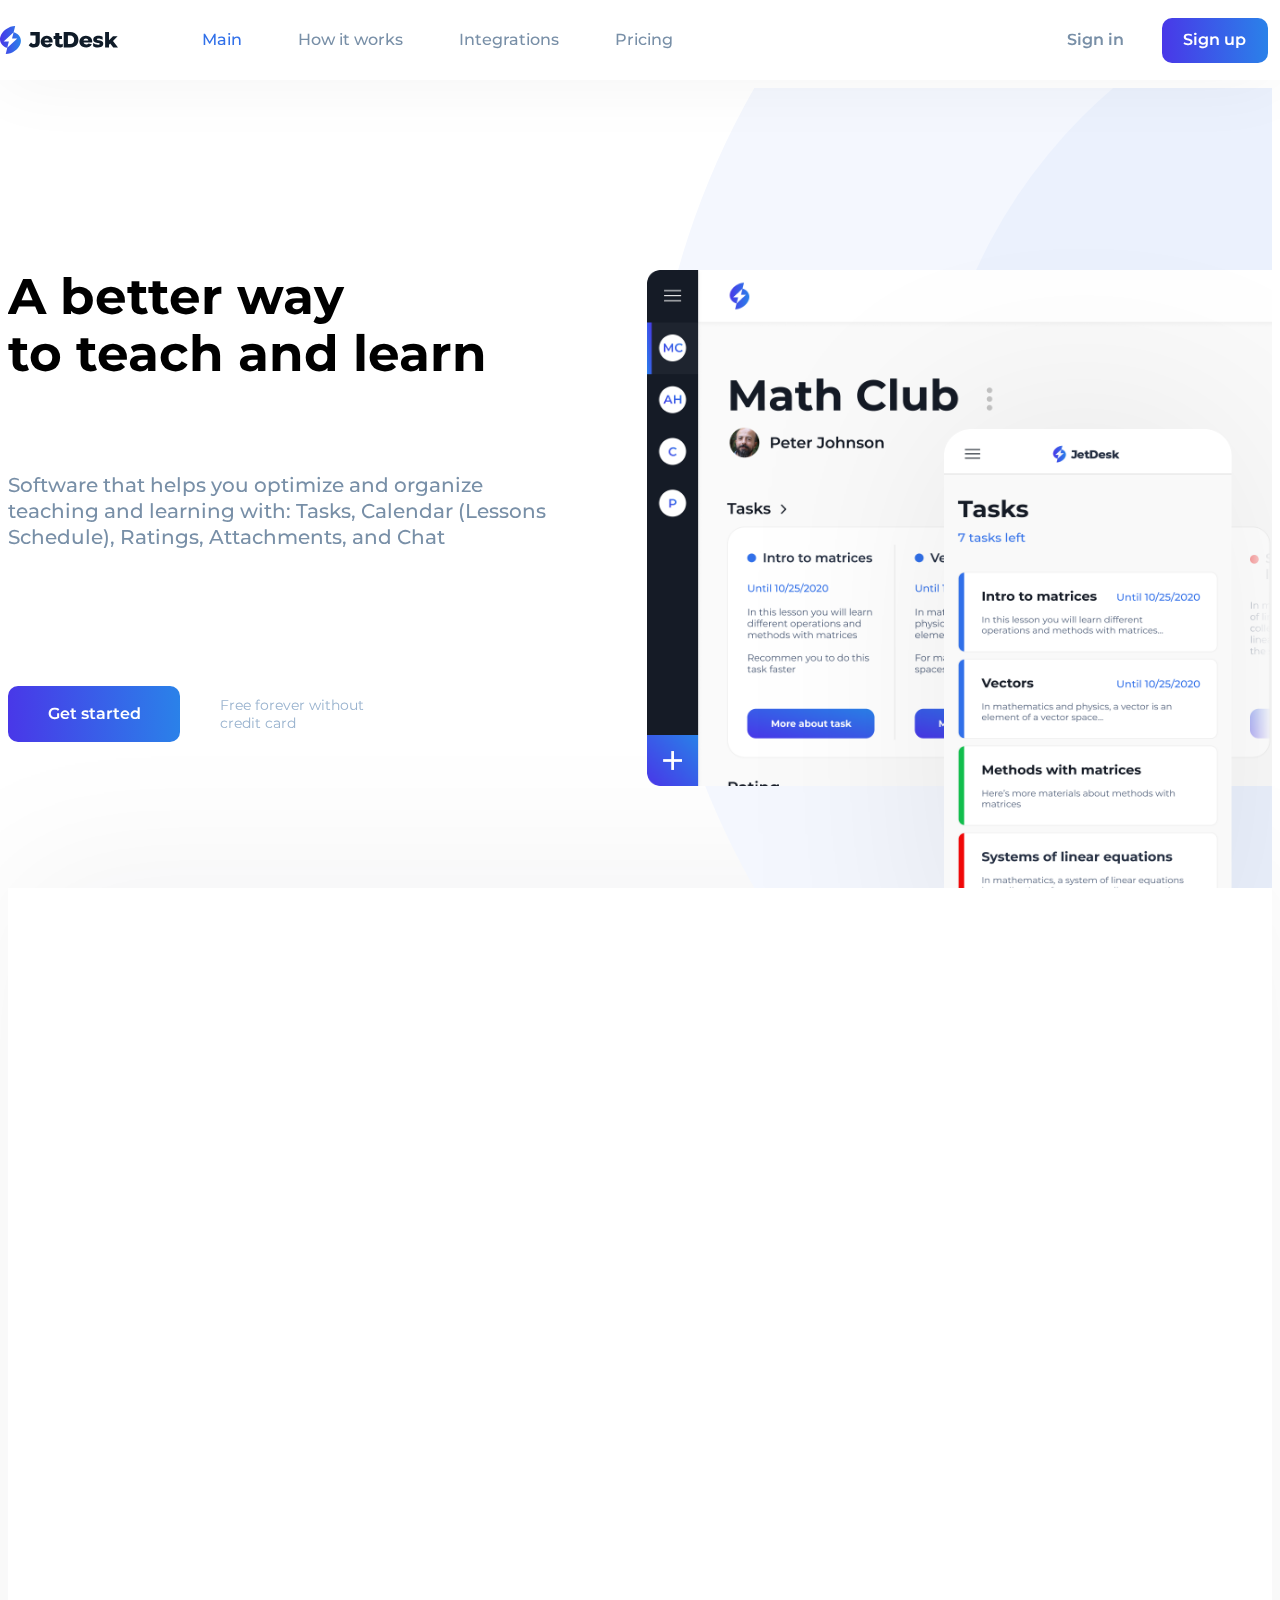
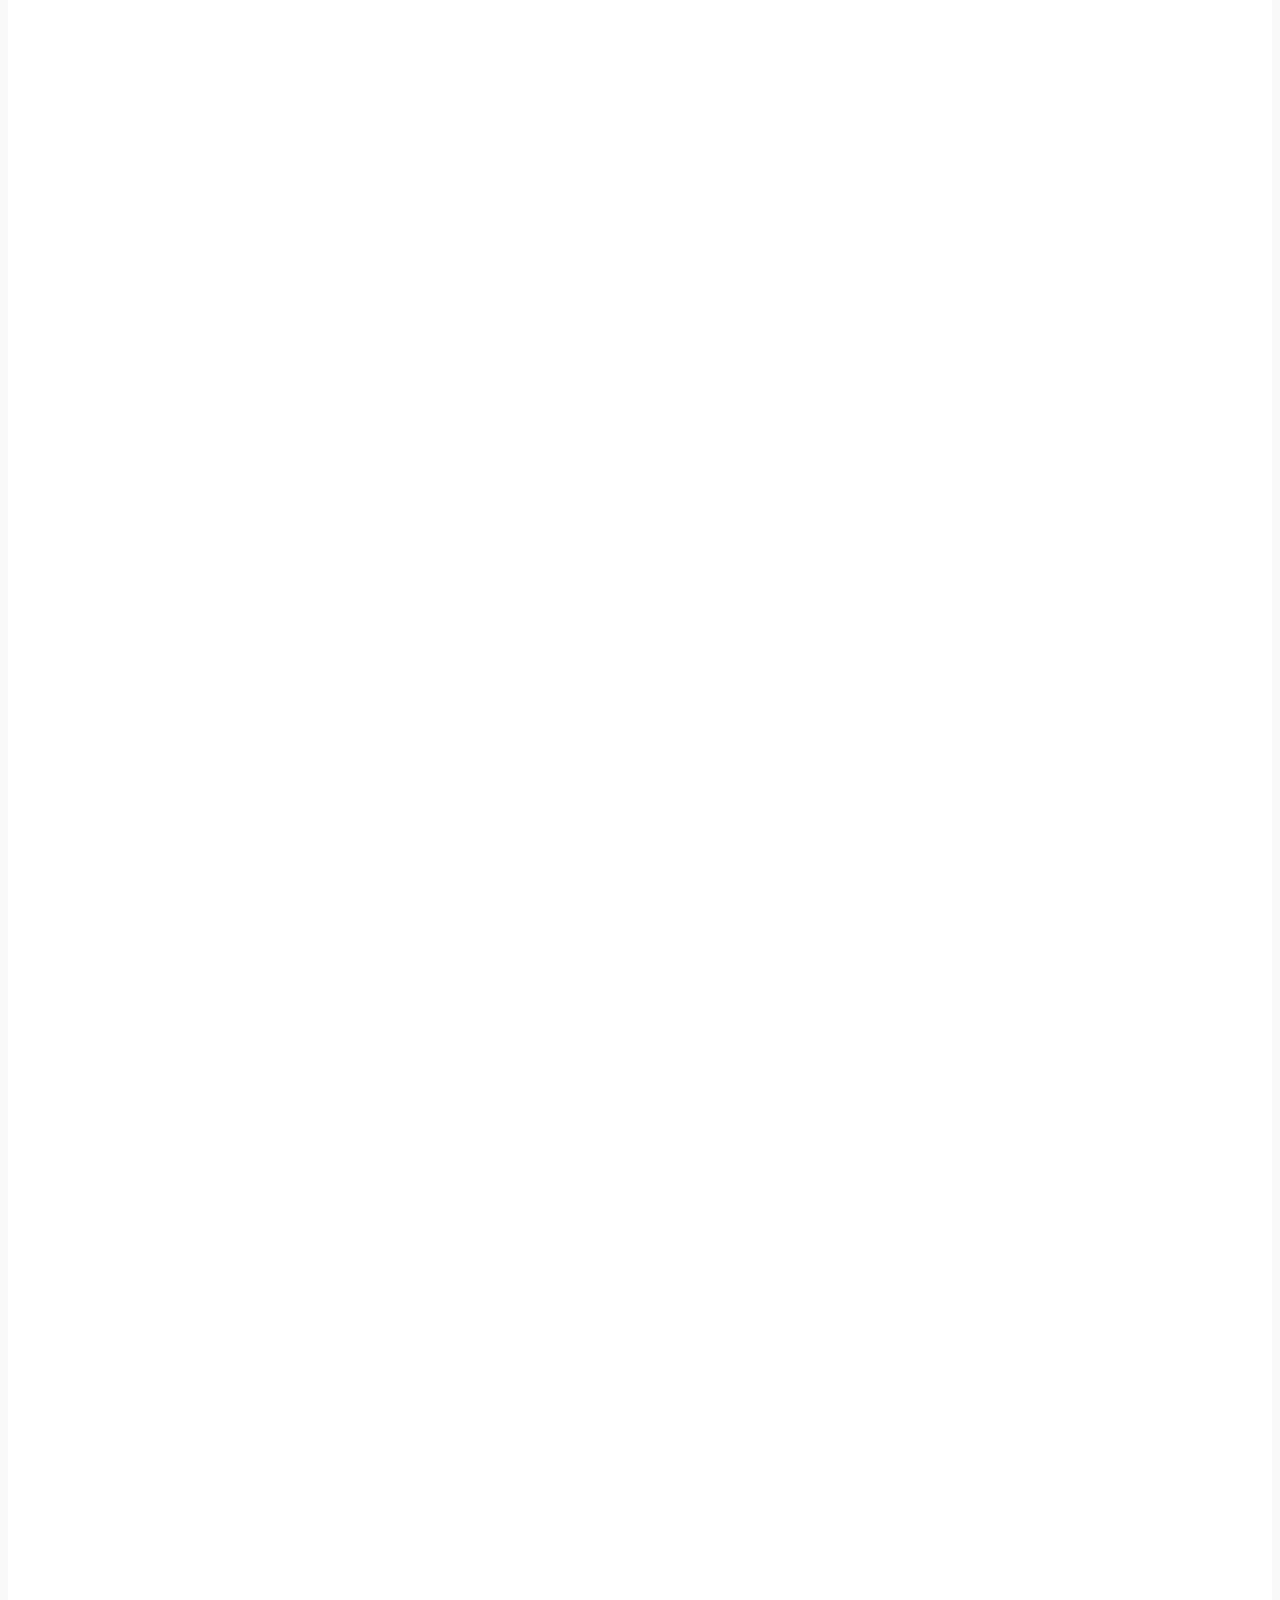
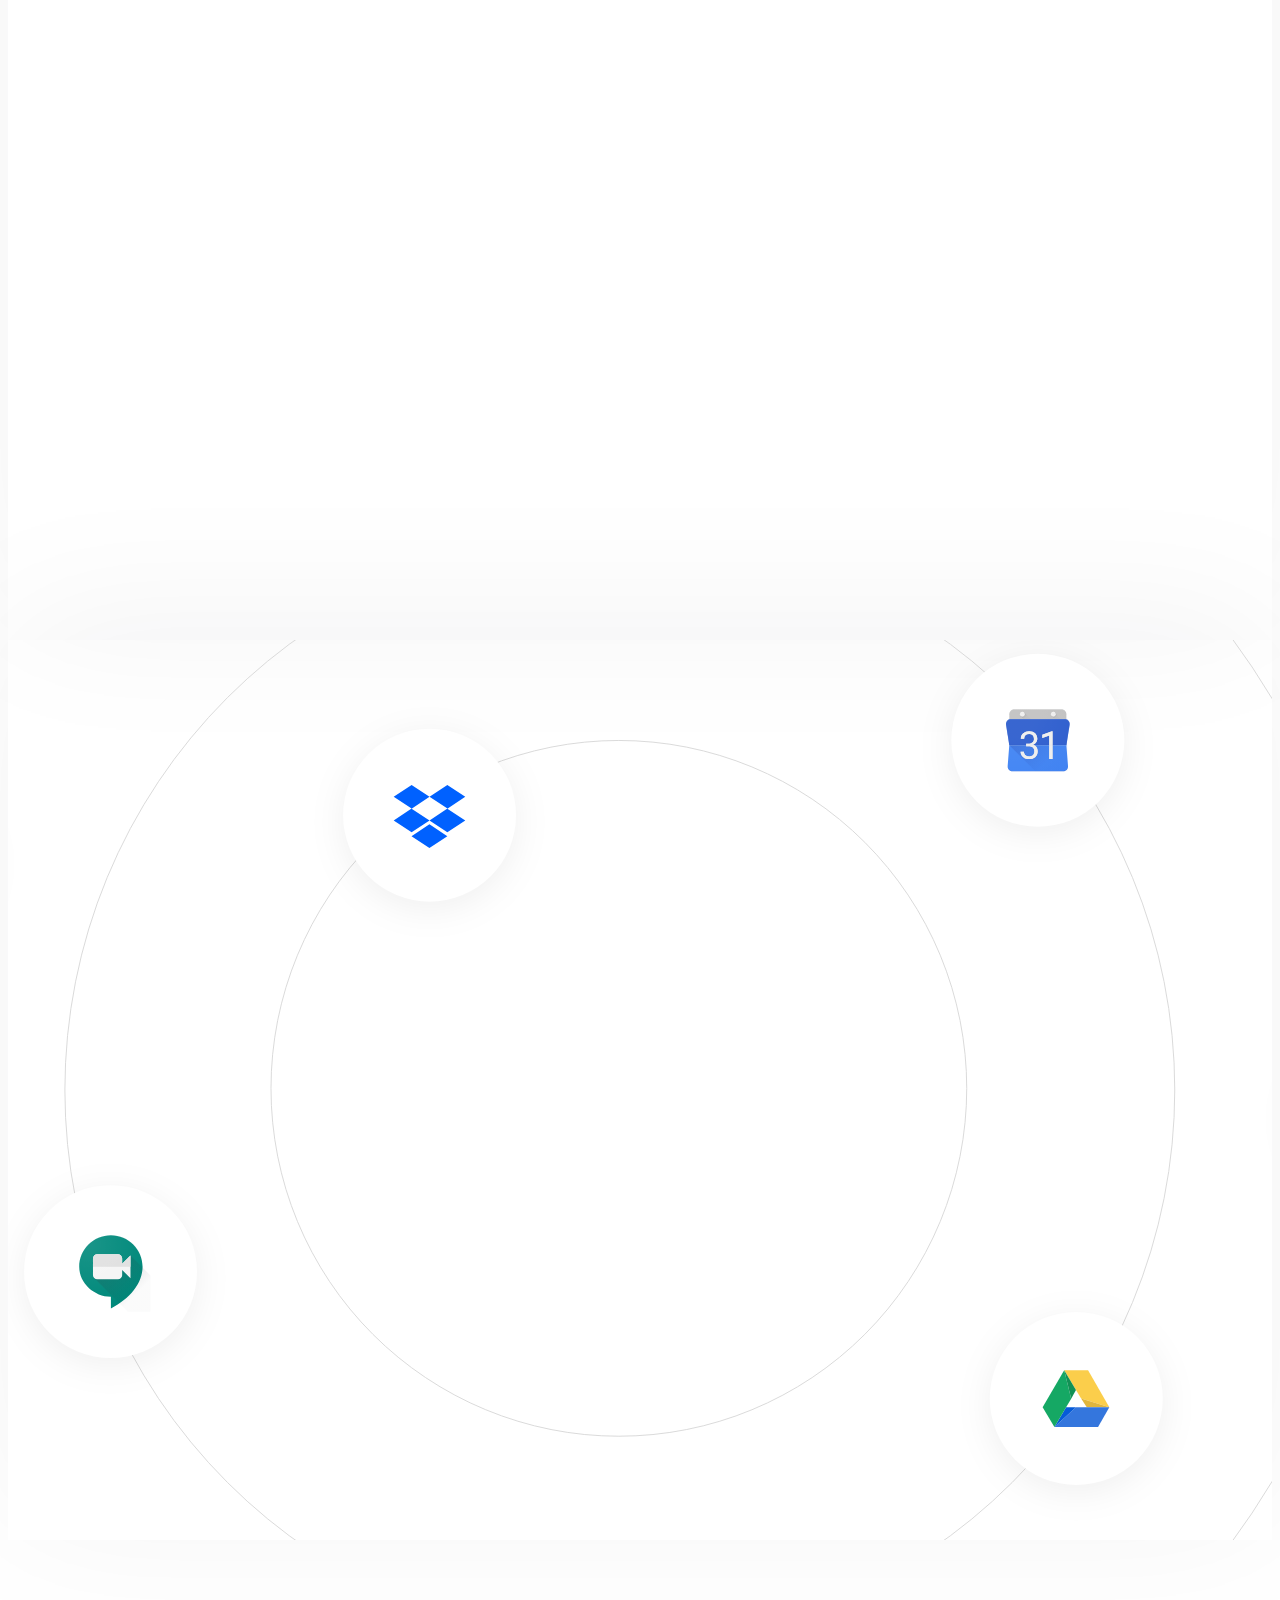
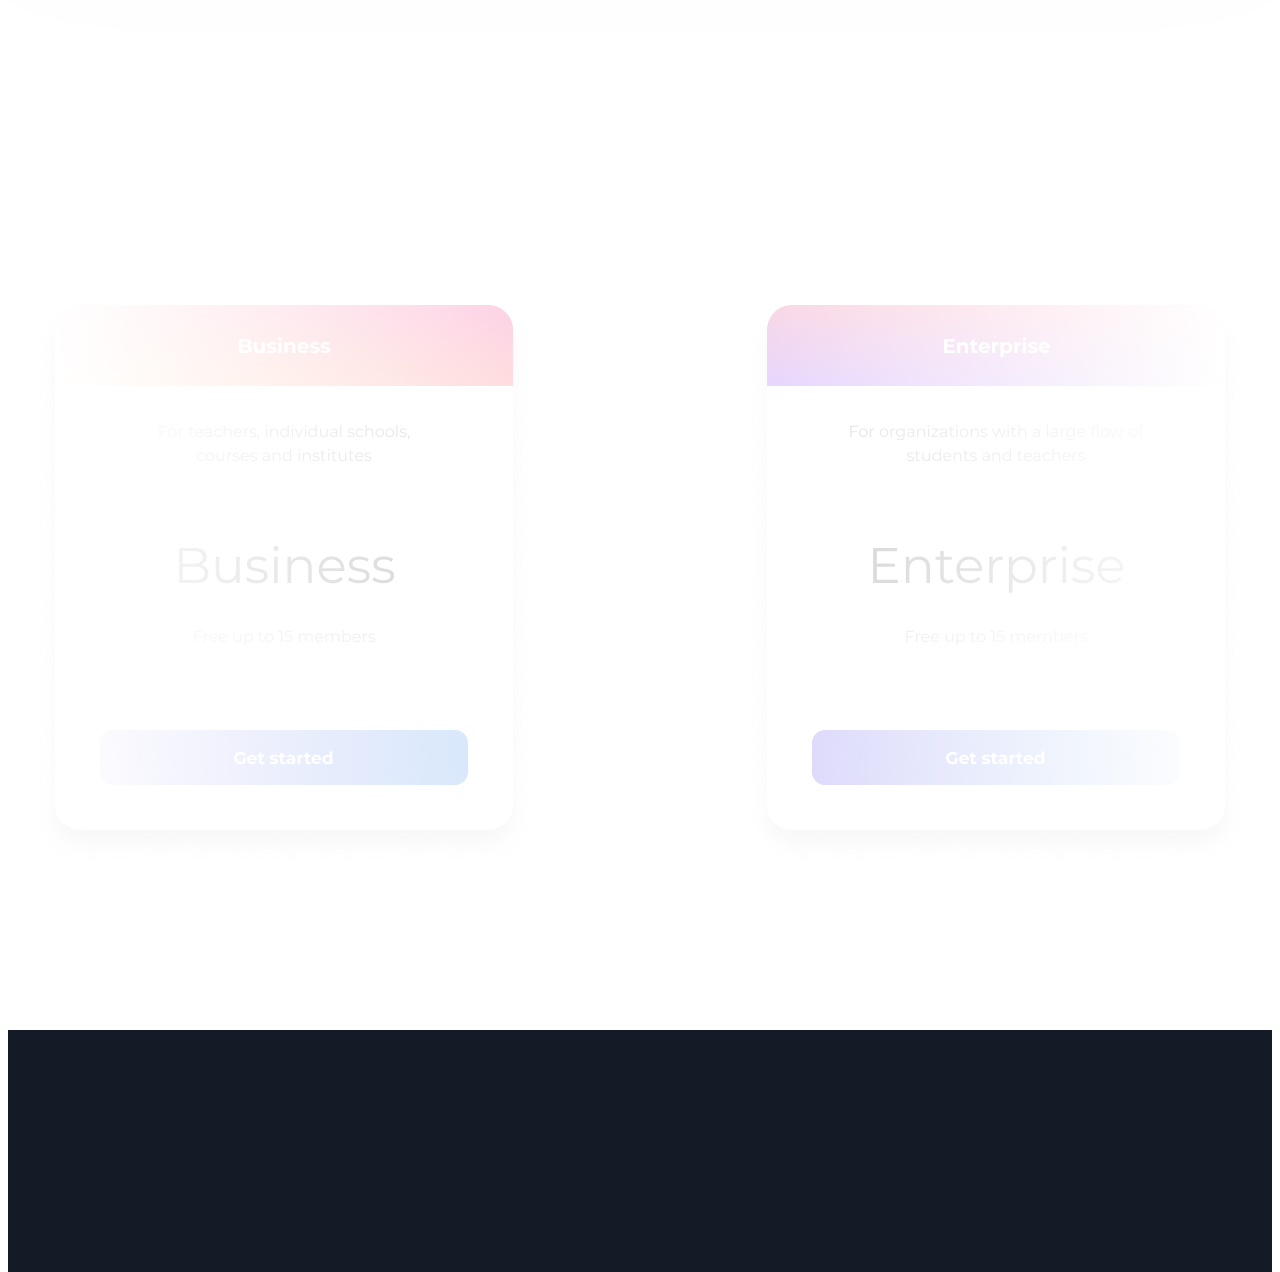
==== commit 1f22dad8: "Update index.html" ====
--- a/index.html
+++ b/index.html
@@ -4,9 +4,11 @@
 		<meta charset="utf-8">
 		<meta http-equiv="X-UA-Compatible" content="IE=edge">
 		<meta name="viewport" content="width=device-width, user-scalable=no" />
-		<meta name="description" content="">
-		<meta name="author" content="">
-		<link rel="shortcut icon" href="../../assets/ico/favicon.ico">
+		<meta name="keywords" content="jetdesk, джетдеск, jetdesk app, jet desk, online classes, lms, classroom">
+		<meta name="description" content="JetDesk – A better way to teach and learn">
+		<meta content="/images/Desktop.png" property="og:image">
+		<meta name="author" content="JetDesk">
+		<link rel="shortcut icon" href="/images/favicon.ico">
 
 		<title>JetDesk</title>
 
@@ -100,7 +102,7 @@
 							</h1>
 						</div>
 						<div class="hero-decr" data-aos="fade-right">
-							Software that helps you optimize and orginize teaching and learning with: Tasks, Calendar (Lessons Schedule), Ratings, Attachments, and Chat 
+							Software that helps you optimize and organize teaching and learning with: Tasks, Calendar (Lessons Schedule), Ratings, Attachments, and Chat 
 						</div>
 						<div class="hero-bt" data-aos="fade-right">
 							<a href="https://my.jetdesk.app/signin" class="def-bt big">
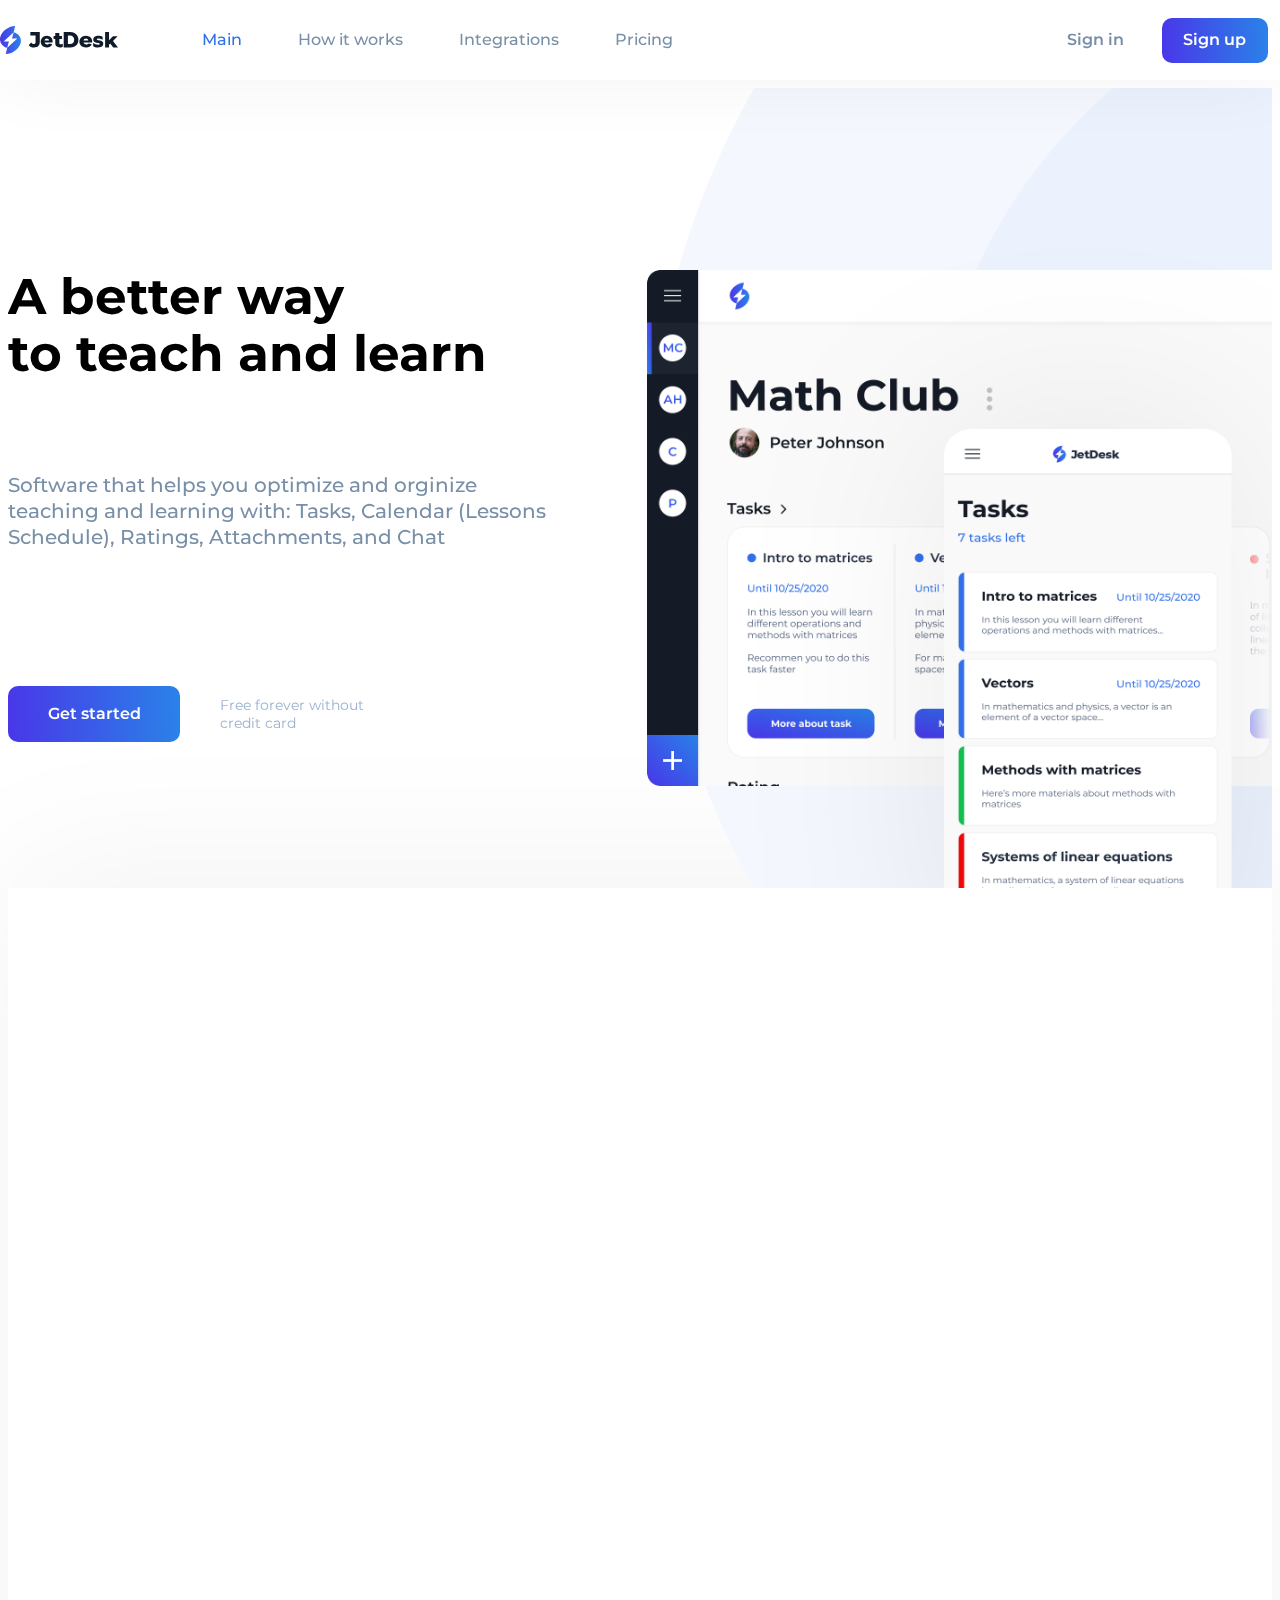
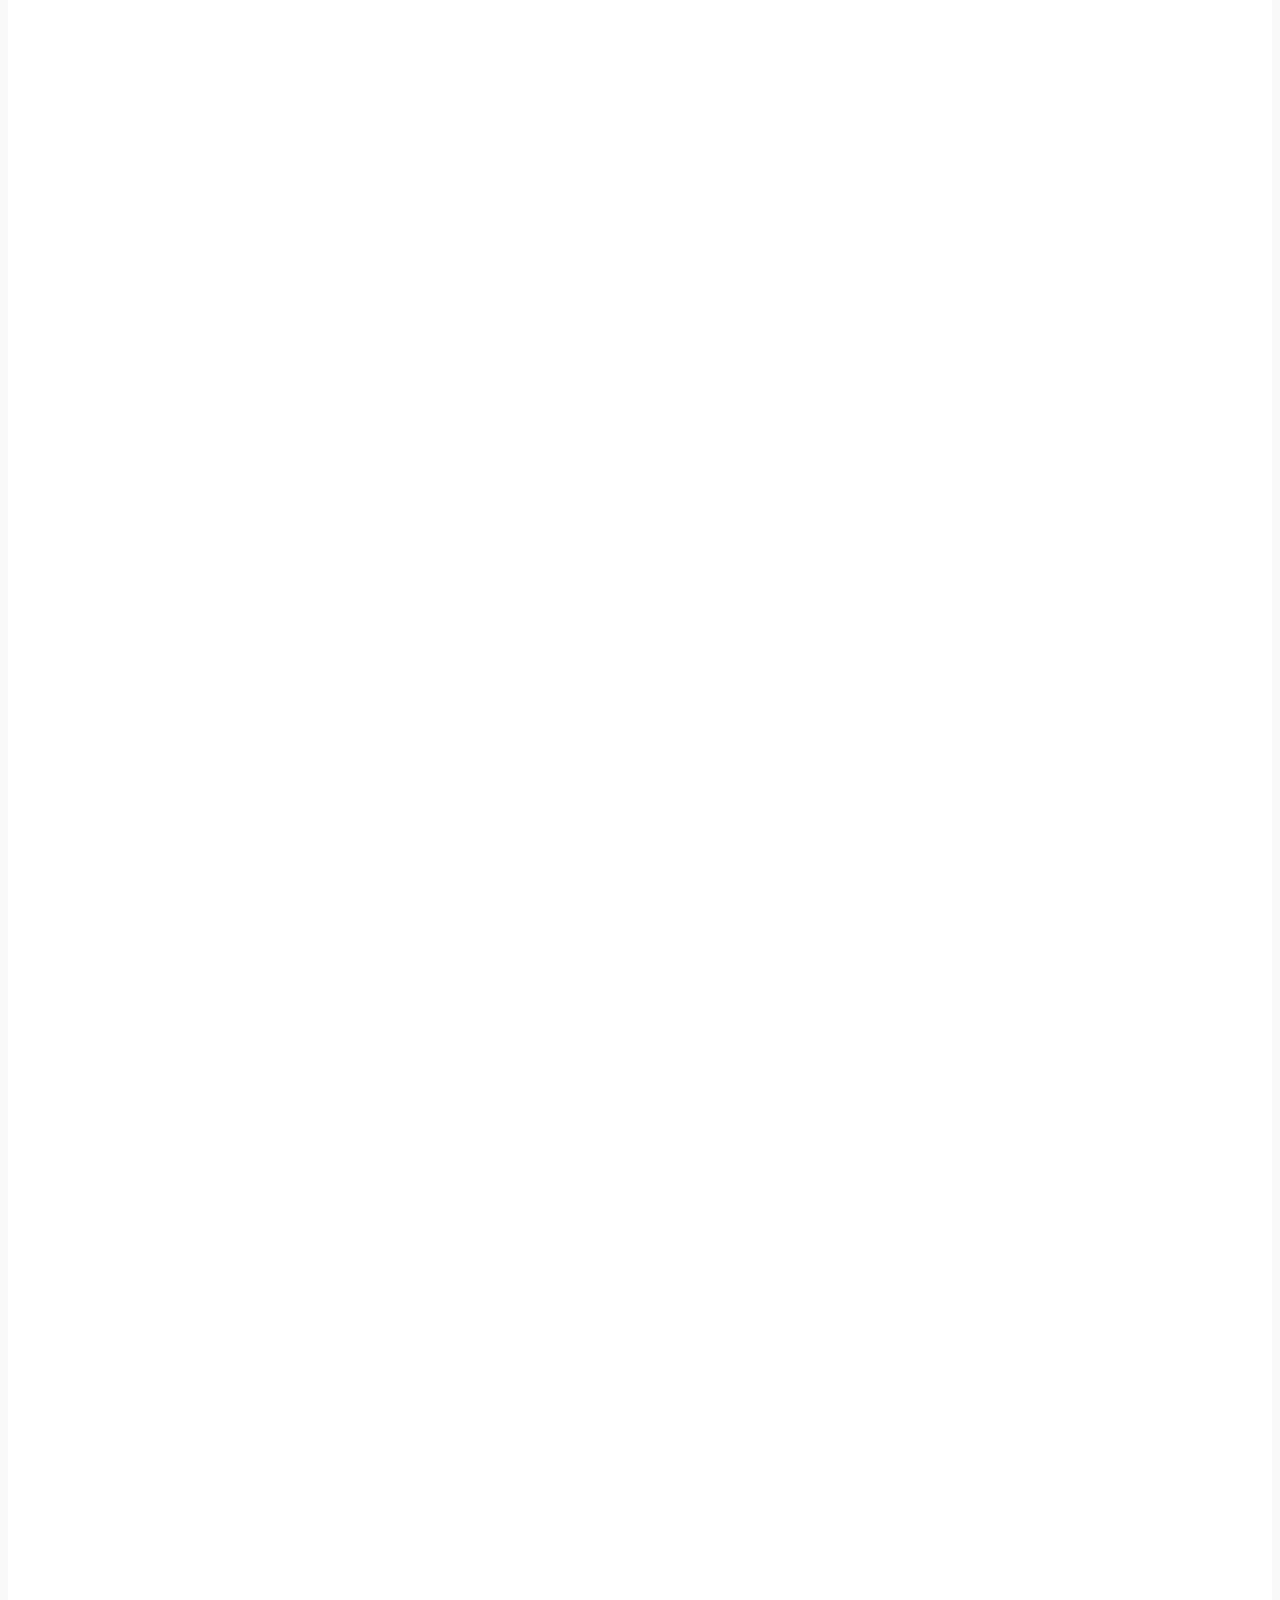
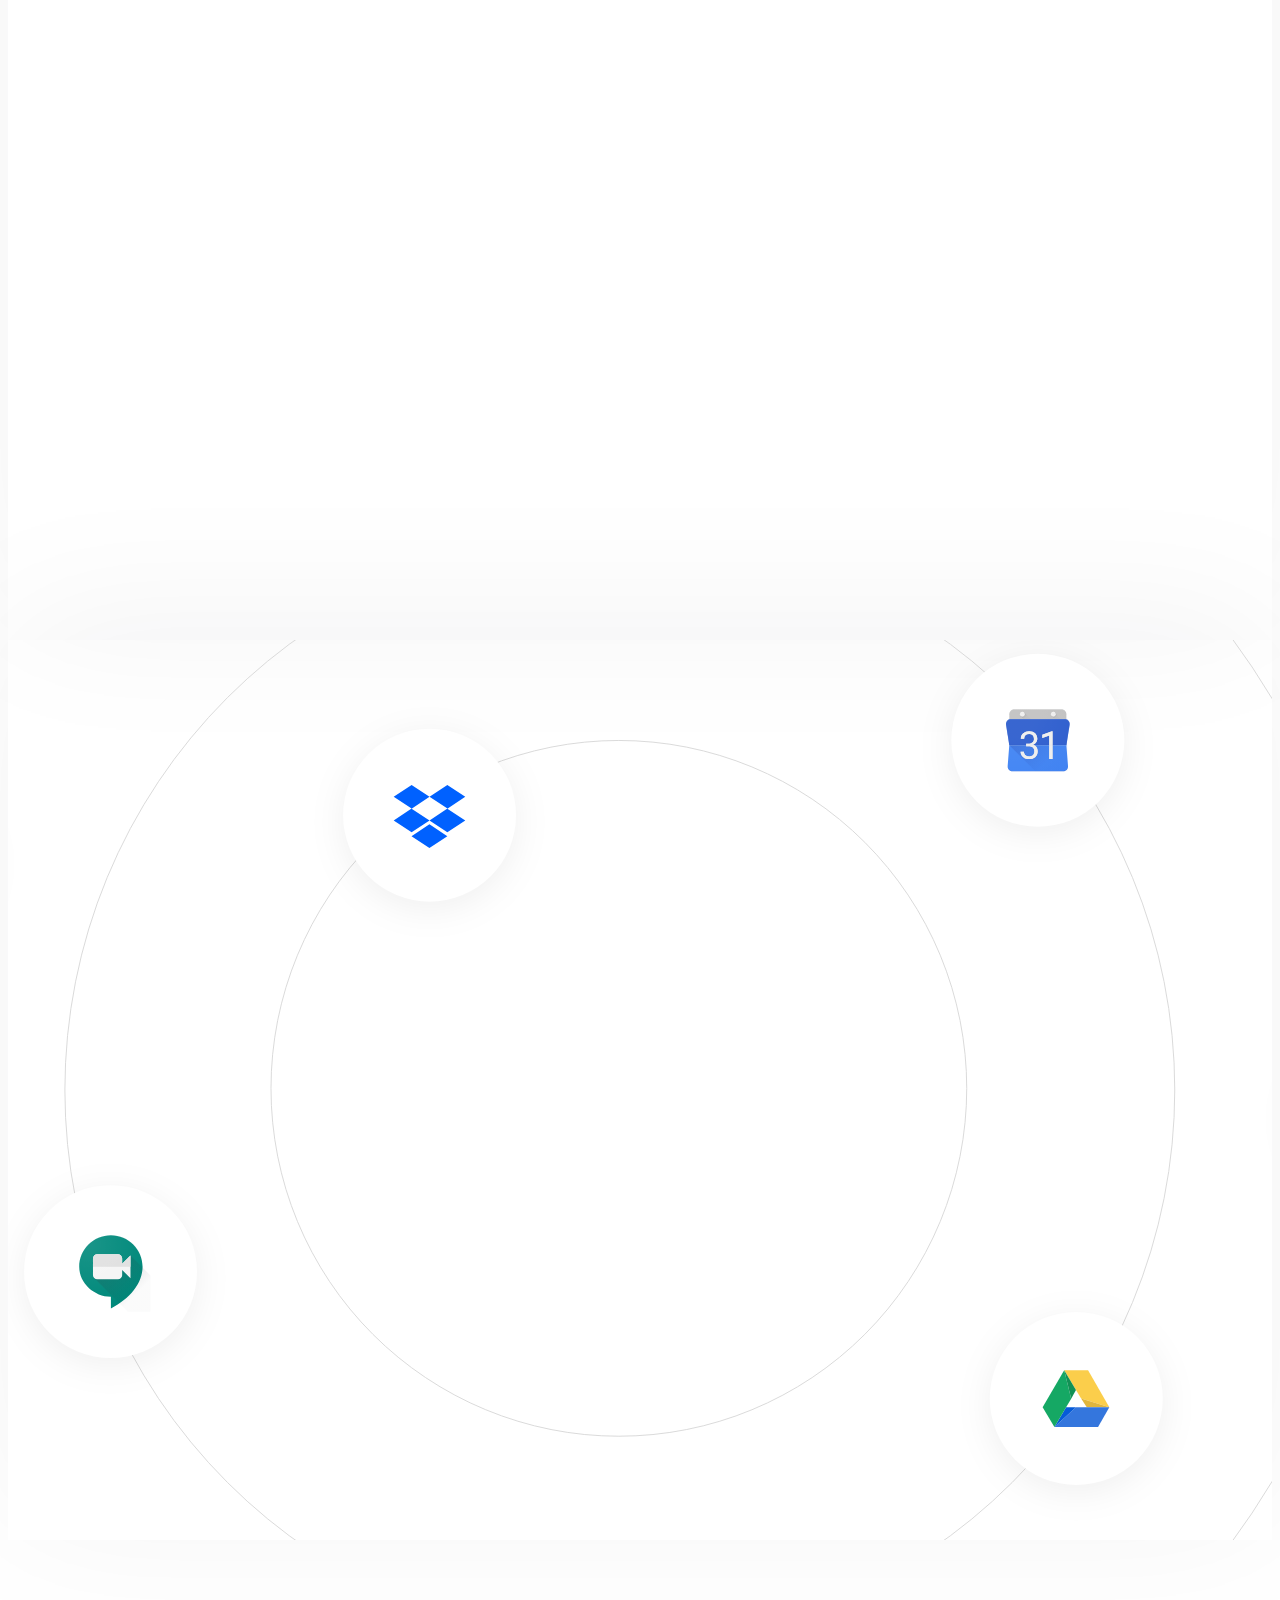
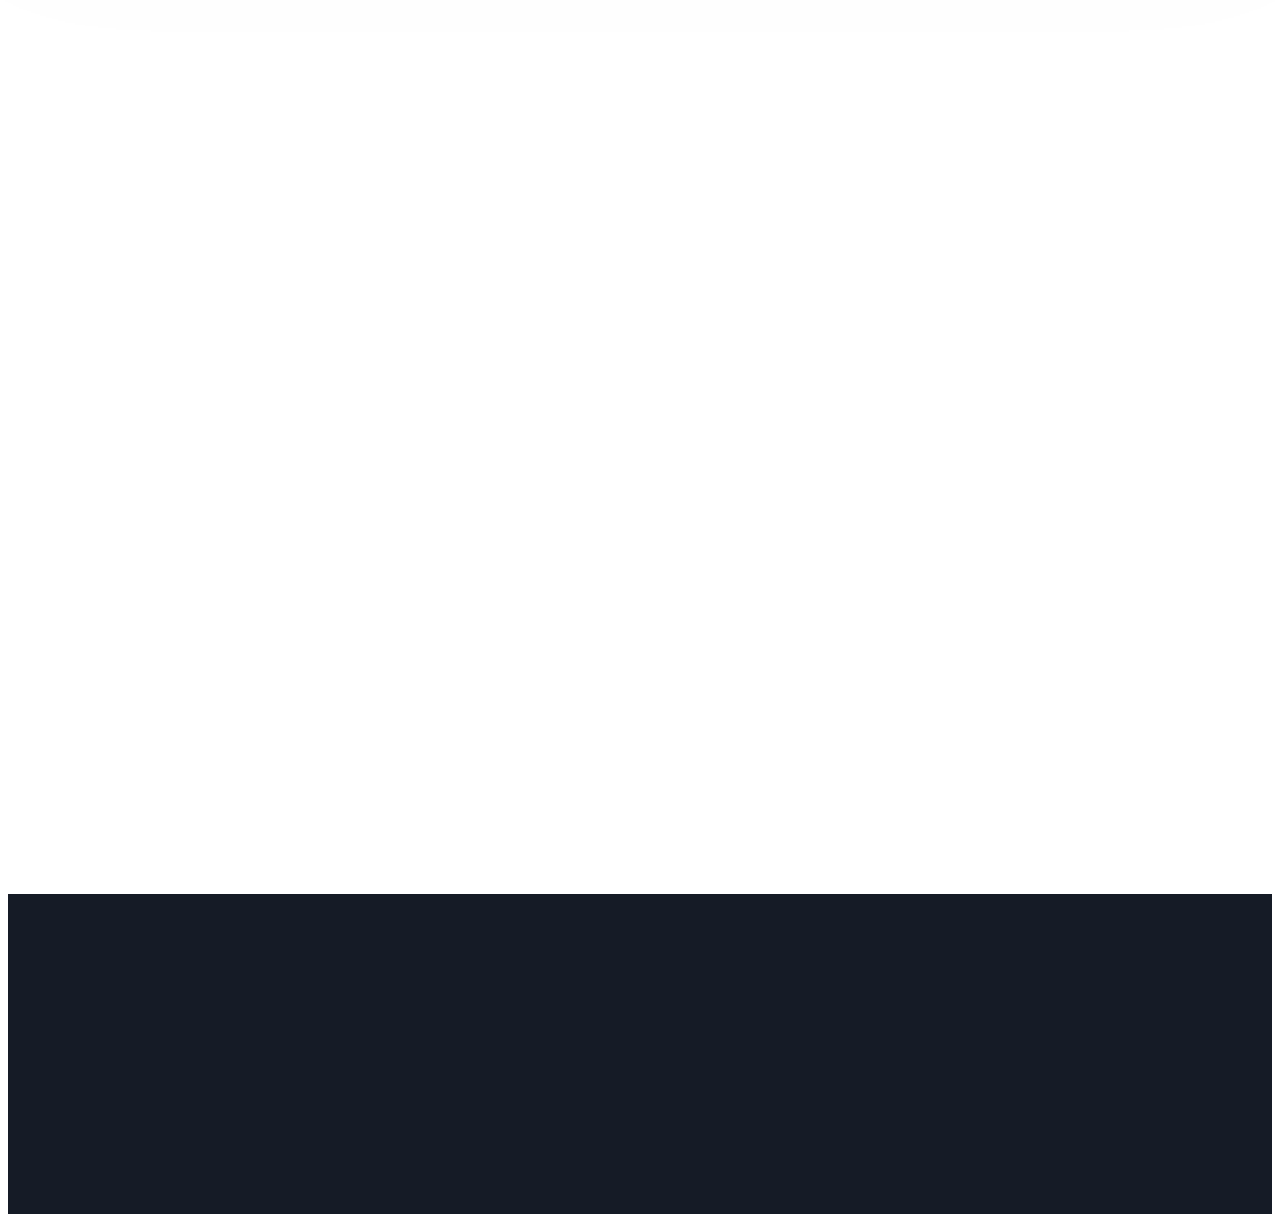
==== commit 96bf3f6a: "UPDATES" ====
--- a/index.html
+++ b/index.html
@@ -1,438 +1,499 @@
-<!DOCTYPE html>
-<html lang="ru">
-	<head>
-		<meta charset="utf-8">
-		<meta http-equiv="X-UA-Compatible" content="IE=edge">
-		<meta name="viewport" content="width=device-width, user-scalable=no" />
-		<meta name="keywords" content="jetdesk, джетдеск, jetdesk app, jet desk, online classes, lms, classroom">
-		<meta name="description" content="JetDesk – A better way to teach and learn">
-		<meta content="/images/Desktop.png" property="og:image">
-		<meta name="author" content="JetDesk">
-		<link rel="shortcut icon" href="/images/favicon.ico">
-
-		<title>JetDesk</title>
-
-		<link rel="preconnect" href="https://fonts.gstatic.com">
-		<link href="https://fonts.googleapis.com/css2?family=Montserrat:ital,wght@0,100;0,300;0,400;0,500;0,600;0,700;0,800;0,900;1,400&display=swap" rel="stylesheet">
-
-		<link rel="stylesheet" href="https://stackpath.bootstrapcdn.com/bootstrap/4.1.3/css/bootstrap.min.css" integrity="sha384-MCw98/SFnGE8fJT3GXwEOngsV7Zt27NXFoaoApmYm81iuXoPkFOJwJ8ERdknLPMO" crossorigin="anonymous">
-
-		<link href="https://unpkg.com/aos@2.3.1/dist/aos.css" rel="stylesheet">
-
-		<link href="style.css" rel="stylesheet" type="text/css" />
-
-			<!-- Global site tag (gtag.js) - Google Analytics -->
-	<script async src="https://www.googletagmanager.com/gtag/js?id=G-T7B3K51WQC"></script>
-	<script>
-		window.dataLayer = window.dataLayer || [];
-		function gtag() { dataLayer.push(arguments); }
-		gtag('js', new Date());
-
-		gtag('config', 'G-T7B3K51WQC');
-	</script>
-
-	</head>
-
-<body>
-	<div class="wrapper">
-		<!-- header -->
-		<header >
-			<div class="container">
-				<div class="header-in">
-					<div class="logo">
-						<a href="#">
-							<img src="./images/logo.svg" alt="">
-						</a>
-					</div>
-
-					<div class="mob-wrap">
-						<nav>
-							<ul id="top-menu">
-								<li class="active">
-									<a href="#hero">
-										Main
-									</a>
-								</li>
-								<li>
-									<a href="#how">
-										How it works
-									</a>
-								</li>
-								<li>
-									<a href="#integrations">
-										Integrations
-									</a>
-								</li>
-								<li>
-									<a href="#price">
-										Pricing
-									</a>
-								</li>
-							</ul>
-						</nav>
-
-						<div class="header-bt">
-							<a href="https://my.jetdesk.app/signin" class="log-bt">
-								Sign in
-							</a>
-							<a href="https://my.jetdesk.app/signup" class="def-bt">
-								Sign up
-							</a>
-						</div>
-					</div>
-
-					<div class="show-hide">
-						<span></span>
-						<span></span>
-						<span></span>
-					</div>
-				</div>
-			</div>
-		</header>
-		<!-- header -->
-
-		<!-- hero -->
-		<section id="hero">
-			<div class="container">
-				<div class="hero">
-					<div class="hero-left">
-						<div class="hero-tit" data-aos="fade-right">
-							<h1>
-								A better way <br>to teach and learn
-							</h1>
-						</div>
-						<div class="hero-decr" data-aos="fade-right">
-							Software that helps you optimize and organize teaching and learning with: Tasks, Calendar (Lessons Schedule), Ratings, Attachments, and Chat 
-						</div>
-						<div class="hero-bt" data-aos="fade-right">
-							<a href="https://my.jetdesk.app/signin" class="def-bt big">
-								Get started
-							</a>
-							<span>
-								Free forever without <br>credit card
-							</span>
-						</div>
-					</div>
-
-					<div class="all-hero-vid">
-						<div class="hero-video-big" data-aos="fade-left" data-aos-delay="300">
-							<img src="./images/Desktop.png" alt="">
-						</div>
-
-						<div class="hero-video-mob" data-aos="fade-top" data-aos-delay="600">
-							<img src="./images/Mobile.png" alt="">
-						</div>
-					</div>
-				</div>
-			</div>
-		</section>
-		<!-- / hero -->
-
-		<!-- section how -->
-		<section id="how">
-			<div class="how">
-
-				<div class="how-tit" data-aos="fade-up">
-					<h3>
-						How it works
-					</h3>
-					<div class="how-sub-tit">
-						Let’s explore our product
-					</div>
-				</div>
-
-				<!-- one sec -->
-				<div class="one-section task">
-					<div class="container">
-						<div class="one-section-in">
-							<div class="section-descr" data-aos="fade-right">
-								<div class="section-tag">
-									TASKS
-								</div>
-								<div class="section-tit">
-									Create and submit <br>an assignment
-								</div>
-								<div class="section-text">
-									Quickly assign and submit tasks, leave personal comments on task pages.
-								</div>
-							</div>
-
-							<div class="section-video" data-aos="fade-left" data-aos-delay="300">
-								<div class="sec-vid-in">
-									<img src="./images/Tasks.png" alt="">
-								</div>
-							</div>
-						</div>
-					</div>
-				</div>
-				<!-- / one sec -->
-
-				<!-- one sec -->
-				<div class="one-section revers calendar">
-					<div class="container">
-						<div class="one-section-in">
-							<div class="section-descr" data-aos="fade-left" data-aos-delay="0">
-								<div class="section-tag">
-									Lessons
-								</div>
-								<div class="section-tit">
-									Manage your schedule <br>and control the time
-								</div>
-								<div class="section-text">
-									Get information about upcoming lessons and meetups or plan them yourself. Join online conferences in just a click.
-								</div>
-							</div>
-
-							<div class="section-video" data-aos="fade-right" data-aos-delay="300">
-								<div class="sec-vid-in">
-									<img src="./images/Lessons.png" alt="">
-								</div>
-							</div>
-						</div>
-					</div>
-				</div>
-				<!-- / one sec -->
-
-				<!-- one sec -->
-				<div class="one-section rating">
-					<div class="container">
-						<div class="one-section-in">
-							<div class="section-descr" data-aos="fade-right" data-aos-delay="0">
-								<div class="section-tag">
-									RATING
-								</div>
-								<div class="section-tit">
-									Check or compete <br>for the first place
-								</div>
-								<div class="section-text">
-									Increase the competitive spirit in the group and find out which of your students are doing best.
-								</div>
-							</div>
-
-							<div class="section-video" data-aos="fade-left" data-aos-delay="300">
-								<div class="sec-vid-in">
-									<img src="./images/Rating.png" alt="">
-								</div>
-							</div>
-						</div>
-					</div>
-				</div>
-				<!-- / one sec -->
-
-				<!-- one sec -->
-				<div class="one-section revers attach">
-					<div class="container">
-						<div class="one-section-in">
-							<div class="section-descr" data-aos="fade-left" data-aos-delay="0">
-								<div class="section-tag">
-									ATTACHMENTS
-								</div>
-								<div class="section-tit">
-									Upload, download, and view files - quickly
-								</div>
-								<div class="section-text">
-									Attach files, sheets, and documents from your favorite services. (Google Drive, Google Docs, Dropbox, OneDrive and others).
-								</div>
-							</div>
-
-							<div class="section-video" data-aos="fade-right" data-aos-delay="300">
-								<div class="sec-vid-in">
-									<img src="./images/Files.png" alt="">
-								</div>
-							</div>
-						</div>
-					</div>
-				</div>
-				<!-- / one sec -->
-
-				<!-- one sec -->
-				<div class="one-section chat">
-					<div class="container">
-						<div class="one-section-in">
-							<div class="section-descr" data-aos="fade-right" data-aos-delay="0">
-								<div class="section-tag">
-									CHAT
-								</div>
-								<div class="section-tit">
-									Chat, ask questions, <br>and just be friends
-								</div>
-								<div class="section-text">
-									Communicate, ask and communicate again. What could be better than communication today?
-								</div>
-							</div>
-
-							<div class="section-video" data-aos="fade-left" data-aos-delay="300">
-								<div class="sec-vid-in">
-									
-									<img src="./images/Chat.png" alt="">
-								</div>
-							</div>
-						</div>
-					</div>
-				</div>
-				<!-- / one sec -->
-
-				<div class="start" data-aos="fade-up" data-aos-delay="0">
-					<a href="https://my.jetdesk.app/signin" class="def-bt big">
-						Get started
-					</a>
-				</div>
-
-			</div>
-		</section>
-		<!-- / section how -->
-
-		<!-- Integrations -->
-		<section id="integrations">
-			<div class="container">
-				<div class="integrations">
-					<div class="int-tit" data-aos="zoom-in" data-aos-delay="0">
-						<h3>
-							Integrations
-						</h3>
-						<div class="int-sub-tit">
-							Simply integrate your favorite applications
-						</div>
-						<div class="int-bt">
-							<a href="https://my.jetdesk.app/signin" class="def-bt big">
-								Get started
-							</a>
-						</div>
-					</div>
-				</div>
-			</div>
-		</section>
-		<!-- / Integrations -->
-
-		<!-- price -->
-		<section id="price">
-			<div class="container">
-				<div class="price">
-					<div class="price-tit" data-aos="fade-up" data-aos-delay="0">
-						<h3>
-							Pricing
-						</h3>
-						<div class="price-sub-tit">
-							There is a free subscription during the beta testing, enjoy
-						</div>
-					</div>
-
-					<div class="price-wrap">
-						<div class="price-wrap-in">
-							<div class="price-free" data-aos="fade-up" data-aos-delay="0">
-								<div class="price-free-top">
-									Personal
-								</div>
-								<div class="price-free-descr">
-									<div class="price-free-text">
-										For everyone who wants to learn <br>and teach
-									</div>
-									<div class="price-free-cost">
-										Free
-									</div>
-									<div class="price-free-sub">
-										Free up to 10 members
-									</div>
-									<div class="price-free-bt">
-										<a href="https://my.jetdesk.app/signin" class="def-bt big">
-											Get started
-										</a>
-									</div>
-								</div>
-							</div>
-						</div>
-					</div>
-				</div>
-			</div>
-		</section>
-		<!-- / price -->
-
-		<!-- footer -->
-		<footer>
-			<div class="container">
-				<div class="footer">
-					<div class="foot-logo" data-aos="fade-right" data-aos-delay="0">
-						<a href="#">
-							<img src="./images/foot-logo.svg" alt="">
-						</a>
-					</div>
-					<div class="foot-soc" data-aos="fade-left" data-aos-delay="0">
-						<ul>
-							<li>
-								<a href="https://www.facebook.com/jetdeskapp">
-									<svg width="15" height="28" viewBox="0 0 15 28" fill="none" xmlns="http://www.w3.org/2000/svg">
-										<path d="M9.74454 28V15.2487H14.187L14.8474 10.2561H9.74454V7.07604C9.74454 5.63537 10.1591 4.64899 12.2943 4.64899H15V0.19785C13.6835 0.0612367 12.3603 -0.00472655 11.0363 0.000263189C7.10958 0.000263189 4.41356 2.32152 4.41356 6.58285V10.2468H0V15.2393H4.4232V28H9.74454Z" fill="white"/>
-									</svg>																			
-								</a>
-							</li>
-							<li>
-								<a href="https://www.producthunt.com/upcoming/jetdesk-2">
-									<svg width="26" height="26" viewBox="0 0 26 26" fill="none" xmlns="http://www.w3.org/2000/svg">
-										<path d="M26 13C26 15.5712 25.2376 18.0846 23.8091 20.2224C22.3806 22.3602 20.3503 24.0265 17.9749 25.0104C15.5994 25.9944 12.9856 26.2518 10.4638 25.7502C7.94208 25.2486 5.6257 24.0105 3.80762 22.1924C1.98953 20.3743 0.751405 18.0579 0.249797 15.5362C-0.251811 13.0144 0.00563269 10.4006 0.989572 8.02511C1.97351 5.64967 3.63975 3.61935 5.77759 2.19089C7.91543 0.762437 10.4288 0 13 0C16.4478 0 19.7544 1.36964 22.1924 3.80761C24.6304 6.24558 26 9.55218 26 13Z" fill="white"/>
-										<path d="M14.7334 6.5H8.45612V19.5H11.0493V15.6003H14.7334C15.9263 15.5793 17.0633 15.0907 17.8995 14.2396C18.7357 13.3886 19.2042 12.2432 19.2042 11.0501C19.2042 9.85705 18.7357 8.71168 17.8995 7.86065C17.0633 7.00961 15.9263 6.521 14.7334 6.5ZM14.7334 13H11.0493V9.10028H14.7334C15.2415 9.11394 15.7242 9.32537 16.0787 9.68954C16.4332 10.0537 16.6316 10.5419 16.6316 11.0501C16.6316 11.5584 16.4332 12.0466 16.0787 12.4107C15.7242 12.7749 15.2415 12.9863 14.7334 13Z" fill="#1C3046"/>
-									</svg>										
-								</a>
-							</li>
-							<!-- <li>
-								<a href="#">
-									<svg width="27" height="22" viewBox="0 0 27 22" fill="none" xmlns="http://www.w3.org/2000/svg">
-										<path fill-rule="evenodd" clip-rule="evenodd" d="M27 2.60606C26.0051 3.04646 24.9376 3.34545 23.8178 3.47879C24.9618 2.79192 25.8399 1.70101 26.2508 0.40404C25.1793 1.04242 23.9951 1.50303 22.7343 1.75354C21.7233 0.674747 20.2852 0 18.6901 0C15.6329 0 13.1516 2.48889 13.1516 5.55556C13.1516 5.99192 13.1999 6.41616 13.2966 6.8202C8.69252 6.5899 4.61211 4.37576 1.8811 1.01414C1.40579 1.83434 1.13188 2.78788 1.13188 3.80606C1.13188 5.73333 2.1107 7.43434 3.59705 8.42828C2.69074 8.4 1.83679 8.14949 1.08757 7.73333C1.08757 7.75758 1.08757 7.77778 1.08757 7.80202C1.08757 10.4929 2.99687 12.7394 5.53051 13.2485C5.06728 13.3737 4.57586 13.4424 4.07236 13.4424C3.71386 13.4424 3.36745 13.4061 3.02909 13.3414C3.734 15.5475 5.78025 17.1556 8.2011 17.2C6.30389 18.6909 3.91929 19.5798 1.3212 19.5798C0.874086 19.5798 0.435029 19.5515 0 19.503C2.44905 21.0788 5.36133 22 8.49112 22C18.6781 22 24.2488 13.5354 24.2488 6.19394C24.2488 5.95151 24.2448 5.71313 24.2327 5.47475C25.3163 4.69091 26.2548 3.71313 26.996 2.59798L27 2.60606Z" fill="white"/>
-									</svg>																			
-								</a>
-							</li> -->
-							<li>
-								<a href="https://www.instagram.com/jetdesk.app/">
-									<svg width="29" height="29" viewBox="0 0 29 29" fill="none" xmlns="http://www.w3.org/2000/svg">
-											<path d="M14.5 2.61267C18.3717 2.61267 18.8302 2.6274 20.3592 2.69716C21.7729 2.76168 22.5407 2.9979 23.0517 3.19642C23.7285 3.45946 24.2115 3.77372 24.7189 4.28109C25.2263 4.78847 25.5405 5.27155 25.8035 5.94831C26.0021 6.45931 26.2383 7.22708 26.3028 8.64076C26.3726 10.1698 26.3873 10.6283 26.3873 14.5C26.3873 18.3717 26.3726 18.8303 26.3028 20.3592C26.2383 21.773 26.0021 22.5407 25.8035 23.0517C25.5405 23.7285 25.2263 24.2116 24.7189 24.719C24.2115 25.2263 23.7285 25.5406 23.0517 25.8036C22.5407 26.0022 21.7729 26.2384 20.3592 26.3029C18.8305 26.3727 18.3719 26.3874 14.5 26.3874C10.6281 26.3874 10.1695 26.3727 8.64076 26.3029C7.22702 26.2384 6.45926 26.0022 5.94831 25.8036C5.27149 25.5406 4.78841 25.2263 4.28104 24.719C3.77366 24.2116 3.4594 23.7285 3.19642 23.0517C2.99784 22.5407 2.76163 21.773 2.6971 20.3593C2.62734 18.8303 2.61261 18.3717 2.61261 14.5C2.61261 10.6283 2.62734 10.1698 2.6971 8.64081C2.76163 7.22708 2.99784 6.45931 3.19642 5.94831C3.4594 5.27155 3.77366 4.78847 4.28104 4.28109C4.78841 3.77372 5.27149 3.45946 5.94831 3.19642C6.45926 2.9979 7.22702 2.76168 8.6407 2.69716C10.1697 2.6274 10.6283 2.61267 14.5 2.61267ZM14.5 0C10.562 0 10.0682 0.0166918 8.52167 0.0872577C6.97825 0.157708 5.92426 0.40279 5.00189 0.76126C4.04839 1.13182 3.23976 1.62762 2.43366 2.43372C1.62756 3.23982 1.13176 4.04845 0.761202 5.00195C0.402732 5.92431 0.157651 6.97831 0.0872001 8.52173C0.0166342 10.0682 0 10.562 0 14.5C0 18.438 0.0166342 18.9318 0.0872001 20.4783C0.157651 22.0217 0.402732 23.0757 0.761202 23.9981C1.13176 24.9516 1.62756 25.7602 2.43366 26.5663C3.23976 27.3724 4.04839 27.8682 5.00189 28.2388C5.92426 28.5973 6.97825 28.8424 8.52167 28.9128C10.0682 28.9834 10.562 29 14.5 29C18.438 29 18.9318 28.9834 20.4783 28.9128C22.0217 28.8424 23.0757 28.5973 23.9981 28.2388C24.9516 27.8682 25.7602 27.3724 26.5663 26.5663C27.3724 25.7602 27.8682 24.9516 28.2387 23.9981C28.5972 23.0757 28.8423 22.0217 28.9127 20.4783C28.9833 18.9318 29 18.438 29 14.5C29 10.562 28.9833 10.0682 28.9127 8.52173C28.8423 6.97831 28.5972 5.92431 28.2387 5.00195C27.8682 4.04845 27.3724 3.23982 26.5663 2.43372C25.7602 1.62762 24.9516 1.13182 23.9981 0.76126C23.0757 0.40279 22.0217 0.157708 20.4783 0.0872577C18.9318 0.0166918 18.438 0 14.5 0ZM14.5 7.05406C10.3877 7.05406 7.054 10.3878 7.054 14.5C7.054 18.6123 10.3877 21.946 14.5 21.946C18.6122 21.946 21.9459 18.6123 21.9459 14.5C21.9459 10.3878 18.6122 7.05406 14.5 7.05406ZM14.5 19.3334C11.8306 19.3334 9.66661 17.1694 9.66661 14.5C9.66661 11.8307 11.8306 9.66667 14.5 9.66667C17.1693 9.66667 19.3333 11.8307 19.3333 14.5C19.3333 17.1694 17.1693 19.3334 14.5 19.3334ZM23.9801 6.75988C23.9801 7.72087 23.2011 8.49991 22.2401 8.49991C21.2791 8.49991 20.5001 7.72087 20.5001 6.75988C20.5001 5.79889 21.2791 5.01991 22.2401 5.01991C23.2011 5.01991 23.9801 5.79889 23.9801 6.75988Z" fill="white"/>
-									</svg>																				
-								</a>
-							</li>
-						</ul>
-					</div>
-
-					<div class="footer-bot" data-aos="fade-up" data-aos-delay="0">
-						<div class="footer-res">
-							All rights reserved
-						</div>
-						<div class="footer-right">
-							<span>
-								© JetDesk 2020
-							</span>
-							<a href="https://intercom.help/jetdesk/en/articles/4670508-privacy-policy">
-								Privacy Policy
-							</a>
-							<a href="https://intercom.help/jetdesk/en/articles/4670509-terms-and-conditions">
-								Terms and Conditions
-							</a>        
-						</div>
-					</div>
-				</div>
-			</div>
-		</footer>
-		<!-- / footer -->
-	</div>
-
-	<script src="https://code.jquery.com/jquery-3.3.1.min.js"></script>
-
-	<script src="https://cdnjs.cloudflare.com/ajax/libs/popper.js/1.14.3/umd/popper.min.js" integrity="sha384-ZMP7rVo3mIykV+2+9J3UJ46jBk0WLaUAdn689aCwoqbBJiSnjAK/l8WvCWPIPm49" crossorigin="anonymous"></script>
-	
-	<script src="https://stackpath.bootstrapcdn.com/bootstrap/4.1.3/js/bootstrap.min.js" integrity="sha384-ChfqqxuZUCnJSK3+MXmPNIyE6ZbWh2IMqE241rYiqJxyMiZ6OW/JmZQ5stwEULTy" crossorigin="anonymous"></script>
-
-	<script src="https://unpkg.com/aos@2.3.1/dist/aos.js"></script>
-
-	<script src="js/init.js"></script>
-
-	<script>
-		window.intercomSettings = {
-			app_id: "h6o7ooze"
-		};
-	</script>
-
-	<script>
-		// We pre-filled your app ID in the widget URL: 'https://widget.intercom.io/widget/h6o7ooze'
-		(function () { var w = window; var ic = w.Intercom; if (typeof ic === "function") { ic('reattach_activator'); ic('update', w.intercomSettings); } else { var d = document; var i = function () { i.c(arguments); }; i.q = []; i.c = function (args) { i.q.push(args); }; w.Intercom = i; var l = function () { var s = d.createElement('script'); s.type = 'text/javascript'; s.async = true; s.src = 'https://widget.intercom.io/widget/h6o7ooze'; var x = d.getElementsByTagName('script')[0]; x.parentNode.insertBefore(s, x); }; if (w.attachEvent) { w.attachEvent('onload', l); } else { w.addEventListener('load', l, false); } } })();
-	</script>
-
-</body>
-                                  
-</html>
+<!DOCTYPE html>
+<html lang="ru">
+
+<head>
+    <meta charset="utf-8">
+    <meta http-equiv="X-UA-Compatible" content="IE=edge">
+    <meta name="viewport" content="width=device-width, user-scalable=no" />
+    <meta name="keywords" content="jetdesk, джетдеск, jetdesk app, jet desk, online classes, lms, classroom">
+    <meta name="description" content="JetDesk – A better way to teach and learn">
+    <meta content="/images/Desktop.png" property="og:image">
+    <meta name="author" content="JetDesk">
+    <link rel="shortcut icon" href="/images/favicon.ico">
+
+    <title>JetDesk</title>
+
+    <link rel="preconnect" href="https://fonts.gstatic.com">
+    <link href="https://fonts.googleapis.com/css2?family=Montserrat:ital,wght@0,100;0,300;0,400;0,500;0,600;0,700;0,800;0,900;1,400&display=swap" rel="stylesheet">
+
+    <link rel="stylesheet" href="https://stackpath.bootstrapcdn.com/bootstrap/4.1.3/css/bootstrap.min.css" integrity="sha384-MCw98/SFnGE8fJT3GXwEOngsV7Zt27NXFoaoApmYm81iuXoPkFOJwJ8ERdknLPMO" crossorigin="anonymous">
+
+    <link href="https://unpkg.com/aos@2.3.1/dist/aos.css" rel="stylesheet">
+
+    <link href="style.css" rel="stylesheet" type="text/css" />
+
+    <!-- Global site tag (gtag.js) - Google Analytics -->
+    <script async src="https://www.googletagmanager.com/gtag/js?id=G-T7B3K51WQC"></script>
+    <script>
+        window.dataLayer = window.dataLayer || [];
+
+        function gtag() {
+            dataLayer.push(arguments);
+        }
+        gtag('js', new Date());
+
+        gtag('config', 'G-T7B3K51WQC');
+    </script>
+
+</head>
+
+<body>
+    <div class="wrapper">
+        <!-- header -->
+        <header>
+            <div class="container">
+                <div class="header-in">
+                    <div class="logo">
+                        <a href="#">
+                            <img src="./images/logo.svg" alt="">
+                        </a>
+                    </div>
+
+                    <div class="mob-wrap">
+                        <nav>
+                            <ul id="top-menu">
+                                <li class="active">
+                                    <a href="#hero">
+										Main
+									</a>
+                                </li>
+                                <li>
+                                    <a href="#how">
+										How it works
+									</a>
+                                </li>
+                                <li>
+                                    <a href="#integrations">
+										Integrations
+									</a>
+                                </li>
+                                <li>
+                                    <a href="#price">
+										Pricing
+									</a>
+                                </li>
+                            </ul>
+                        </nav>
+
+                        <div class="header-bt">
+                            <a href="https://my.jetdesk.app/signin" class="log-bt">
+								Sign in
+							</a>
+                            <a href="https://my.jetdesk.app/signup" class="def-bt">
+								Sign up
+							</a>
+                        </div>
+                    </div>
+
+                    <div class="show-hide">
+                        <span></span>
+                        <span></span>
+                        <span></span>
+                    </div>
+                </div>
+            </div>
+        </header>
+        <!-- header -->
+
+        <!-- hero -->
+        <section id="hero">
+            <div class="container">
+                <div class="hero">
+                    <div class="hero-left">
+                        <div class="hero-tit" data-aos="fade-right">
+                            <h1>
+                                A better way <br>to teach and learn
+                            </h1>
+                        </div>
+                        <div class="hero-decr" data-aos="fade-right">
+                            Software that helps you optimize and orginize teaching and learning with: Tasks, Calendar (Lessons Schedule), Ratings, Attachments, and Chat
+                        </div>
+                        <div class="hero-bt" data-aos="fade-right">
+                            <a href="https://my.jetdesk.app/signin" class="def-bt big">
+								Get started
+							</a>
+                            <span>
+								Free forever without <br>credit card
+							</span>
+                        </div>
+                    </div>
+
+                    <div class="all-hero-vid">
+                        <div class="hero-video-big" data-aos="fade-left" data-aos-delay="300">
+                            <img src="./images/Desktop.png" alt="">
+                        </div>
+
+                        <div class="hero-video-mob" data-aos="fade-top" data-aos-delay="600">
+                            <img src="./images/Mobile.png" alt="">
+                        </div>
+                    </div>
+                </div>
+            </div>
+        </section>
+        <!-- / hero -->
+
+        <!-- section how -->
+        <section id="how">
+            <div class="how">
+
+                <div class="how-tit" data-aos="fade-up">
+                    <h3>
+                        How it works
+                    </h3>
+                    <div class="how-sub-tit">
+                        Let’s explore our product
+                    </div>
+                </div>
+
+                <!-- one sec -->
+                <div class="one-section task">
+                    <div class="container">
+                        <div class="one-section-in">
+                            <div class="section-descr" data-aos="fade-right">
+                                <div class="section-tag">
+                                    TASKS
+                                </div>
+                                <div class="section-tit">
+                                    Create and submit <br>an assignment
+                                </div>
+                                <div class="section-text">
+                                    Quickly assign and submit tasks, leave personal comments on task pages.
+                                </div>
+                            </div>
+
+                            <div class="section-video" data-aos="fade-left" data-aos-delay="300">
+                                <div class="sec-vid-in">
+                                    <img src="./images/Tasks.png" alt="">
+                                </div>
+                            </div>
+                        </div>
+                    </div>
+                </div>
+                <!-- / one sec -->
+
+                <!-- one sec -->
+                <div class="one-section revers calendar">
+                    <div class="container">
+                        <div class="one-section-in">
+                            <div class="section-descr" data-aos="fade-left" data-aos-delay="0">
+                                <div class="section-tag">
+                                    Lessons
+                                </div>
+                                <div class="section-tit">
+                                    Manage your schedule <br>and control the time
+                                </div>
+                                <div class="section-text">
+                                    Get information about upcoming lessons and meetups or plan them yourself. Join online conferences in just a click.
+                                </div>
+                            </div>
+
+                            <div class="section-video" data-aos="fade-right" data-aos-delay="300">
+                                <div class="sec-vid-in">
+                                    <img src="./images/Lessons.png" alt="">
+                                </div>
+                            </div>
+                        </div>
+                    </div>
+                </div>
+                <!-- / one sec -->
+
+                <!-- one sec -->
+                <div class="one-section rating">
+                    <div class="container">
+                        <div class="one-section-in">
+                            <div class="section-descr" data-aos="fade-right" data-aos-delay="0">
+                                <div class="section-tag">
+                                    RATING
+                                </div>
+                                <div class="section-tit">
+                                    Check or compete <br>for the first place
+                                </div>
+                                <div class="section-text">
+                                    Increase the competitive spirit in the group and find out which of your students are doing best.
+                                </div>
+                            </div>
+
+                            <div class="section-video" data-aos="fade-left" data-aos-delay="300">
+                                <div class="sec-vid-in">
+                                    <img src="./images/Rating.png" alt="">
+                                </div>
+                            </div>
+                        </div>
+                    </div>
+                </div>
+                <!-- / one sec -->
+
+                <!-- one sec -->
+                <div class="one-section revers attach">
+                    <div class="container">
+                        <div class="one-section-in">
+                            <div class="section-descr" data-aos="fade-left" data-aos-delay="0">
+                                <div class="section-tag">
+                                    ATTACHMENTS
+                                </div>
+                                <div class="section-tit">
+                                    Upload, download, and view files - quickly
+                                </div>
+                                <div class="section-text">
+                                    Attach files, sheets, and documents from your favorite services. (Google Drive, Google Docs, Dropbox, OneDrive and others).
+                                </div>
+                            </div>
+
+                            <div class="section-video" data-aos="fade-right" data-aos-delay="300">
+                                <div class="sec-vid-in">
+                                    <img src="./images/Files.png" alt="">
+                                </div>
+                            </div>
+                        </div>
+                    </div>
+                </div>
+                <!-- / one sec -->
+
+                <!-- one sec -->
+                <div class="one-section chat">
+                    <div class="container">
+                        <div class="one-section-in">
+                            <div class="section-descr" data-aos="fade-right" data-aos-delay="0">
+                                <div class="section-tag">
+                                    CHAT
+                                </div>
+                                <div class="section-tit">
+                                    Chat, ask questions, <br>and just be friends
+                                </div>
+                                <div class="section-text">
+                                    Communicate, ask and communicate again. What could be better than communication today?
+                                </div>
+                            </div>
+
+                            <div class="section-video" data-aos="fade-left" data-aos-delay="300">
+                                <div class="sec-vid-in">
+
+                                    <img src="./images/Chat.png" alt="">
+                                </div>
+                            </div>
+                        </div>
+                    </div>
+                </div>
+                <!-- / one sec -->
+
+                <div class="start" data-aos="fade-up" data-aos-delay="0">
+                    <a href="https://my.jetdesk.app/signin" class="def-bt big">
+						Get started
+					</a>
+                </div>
+
+            </div>
+        </section>
+        <!-- / section how -->
+
+        <!-- Integrations -->
+        <section id="integrations">
+            <div class="container">
+                <div class="integrations">
+                    <div class="int-tit" data-aos="zoom-in" data-aos-delay="0">
+                        <h3>
+                            Integrations
+                        </h3>
+                        <div class="int-sub-tit">
+                            Simply integrate your favorite applications
+                        </div>
+                        <div class="int-bt">
+                            <a href="https://my.jetdesk.app/signin" class="def-bt big">
+								Get started
+							</a>
+                        </div>
+                    </div>
+                </div>
+            </div>
+        </section>
+        <!-- / Integrations -->
+
+        <!-- price -->
+        <section id="price">
+            <div class="container">
+                <div class="price">
+                    <div class="price-tit" data-aos="fade-up" data-aos-delay="0">
+                        <h3>
+                            Pricing
+                        </h3>
+                        <div class="price-sub-tit">
+                            There is a free subscription during the beta testing, enjoy
+                        </div>
+                    </div>
+
+                    <div class="price-wrap">
+                        <div class="price-wrap-in">
+                            <div class="price-free" data-aos="fade-up" data-aos-delay="0">
+                                <div class="price-free-top">
+                                    Personal
+                                </div>
+                                <div class="price-free-descr">
+                                    <div class="price-free-text">
+                                        For everyone who wants to learn <br>and teach
+                                    </div>
+                                    <div class="price-free-cost">
+                                        Free
+                                    </div>
+                                    <div class="price-free-sub">
+                                        Free up to 10 members <br><br>
+                                    </div>
+                                    <div class="price-free-bt">
+                                        <a href="https://my.jetdesk.app/signin" class="def-bt big">
+											Get started
+										</a>
+                                    </div>
+                                </div>
+                            </div>
+
+                            <div class="price-free enterprise" data-aos="fade-up" data-aos-delay="0">
+                                <div class="price-free-top">
+                                    Enterprise
+                                </div>
+                                <div class="price-free-descr">
+                                    <div class="price-free-text">
+                                        For big classes, schools <br> and universities
+                                    </div>
+                                    <div class="price-free-cost">
+                                        Enterprise
+                                    </div>
+                                    <div class="price-free-sub">
+                                        Fill out the form to upgrade your plan<br> up to 250 members
+                                    </div>
+                                    <div class="price-free-bt">
+                                        <a target="_blank" href="https://airtable.com/shrJfCw8LXognKJxV" class="def-bt big">
+											Request
+										</a>
+                                    </div>
+                                </div>
+                            </div>
+                        </div>
+                    </div>
+                </div>
+            </div>
+        </section>
+        <!-- / price -->
+
+        <!-- footer -->
+        <footer>
+            <div class="container">
+                <div class="footer">
+                    <div class="foot-logo" data-aos="fade-right" data-aos-delay="0">
+                        <a href="#">
+                            <img src="./images/foot-logo.svg" alt="">
+                        </a>
+                    </div>
+                    <div class="foot-soc" data-aos="fade-left" data-aos-delay="0">
+                        <ul>
+                            <li>
+                                <a href="https://www.facebook.com/jetdeskapp">
+                                    <svg width="15" height="28" viewBox="0 0 15 28" fill="none" xmlns="http://www.w3.org/2000/svg">
+										<path d="M9.74454 28V15.2487H14.187L14.8474 10.2561H9.74454V7.07604C9.74454 5.63537 10.1591 4.64899 12.2943 4.64899H15V0.19785C13.6835 0.0612367 12.3603 -0.00472655 11.0363 0.000263189C7.10958 0.000263189 4.41356 2.32152 4.41356 6.58285V10.2468H0V15.2393H4.4232V28H9.74454Z" fill="white"/>
+									</svg>
+                                </a>
+                            </li>
+                            <li>
+                                <a href="https://www.producthunt.com/upcoming/jetdesk-2">
+                                    <svg width="26" height="26" viewBox="0 0 26 26" fill="none" xmlns="http://www.w3.org/2000/svg">
+										<path d="M26 13C26 15.5712 25.2376 18.0846 23.8091 20.2224C22.3806 22.3602 20.3503 24.0265 17.9749 25.0104C15.5994 25.9944 12.9856 26.2518 10.4638 25.7502C7.94208 25.2486 5.6257 24.0105 3.80762 22.1924C1.98953 20.3743 0.751405 18.0579 0.249797 15.5362C-0.251811 13.0144 0.00563269 10.4006 0.989572 8.02511C1.97351 5.64967 3.63975 3.61935 5.77759 2.19089C7.91543 0.762437 10.4288 0 13 0C16.4478 0 19.7544 1.36964 22.1924 3.80761C24.6304 6.24558 26 9.55218 26 13Z" fill="white"/>
+										<path d="M14.7334 6.5H8.45612V19.5H11.0493V15.6003H14.7334C15.9263 15.5793 17.0633 15.0907 17.8995 14.2396C18.7357 13.3886 19.2042 12.2432 19.2042 11.0501C19.2042 9.85705 18.7357 8.71168 17.8995 7.86065C17.0633 7.00961 15.9263 6.521 14.7334 6.5ZM14.7334 13H11.0493V9.10028H14.7334C15.2415 9.11394 15.7242 9.32537 16.0787 9.68954C16.4332 10.0537 16.6316 10.5419 16.6316 11.0501C16.6316 11.5584 16.4332 12.0466 16.0787 12.4107C15.7242 12.7749 15.2415 12.9863 14.7334 13Z" fill="#1C3046"/>
+									</svg>
+                                </a>
+                            </li>
+                            <!-- <li>
+								<a href="#">
+									<svg width="27" height="22" viewBox="0 0 27 22" fill="none" xmlns="http://www.w3.org/2000/svg">
+										<path fill-rule="evenodd" clip-rule="evenodd" d="M27 2.60606C26.0051 3.04646 24.9376 3.34545 23.8178 3.47879C24.9618 2.79192 25.8399 1.70101 26.2508 0.40404C25.1793 1.04242 23.9951 1.50303 22.7343 1.75354C21.7233 0.674747 20.2852 0 18.6901 0C15.6329 0 13.1516 2.48889 13.1516 5.55556C13.1516 5.99192 13.1999 6.41616 13.2966 6.8202C8.69252 6.5899 4.61211 4.37576 1.8811 1.01414C1.40579 1.83434 1.13188 2.78788 1.13188 3.80606C1.13188 5.73333 2.1107 7.43434 3.59705 8.42828C2.69074 8.4 1.83679 8.14949 1.08757 7.73333C1.08757 7.75758 1.08757 7.77778 1.08757 7.80202C1.08757 10.4929 2.99687 12.7394 5.53051 13.2485C5.06728 13.3737 4.57586 13.4424 4.07236 13.4424C3.71386 13.4424 3.36745 13.4061 3.02909 13.3414C3.734 15.5475 5.78025 17.1556 8.2011 17.2C6.30389 18.6909 3.91929 19.5798 1.3212 19.5798C0.874086 19.5798 0.435029 19.5515 0 19.503C2.44905 21.0788 5.36133 22 8.49112 22C18.6781 22 24.2488 13.5354 24.2488 6.19394C24.2488 5.95151 24.2448 5.71313 24.2327 5.47475C25.3163 4.69091 26.2548 3.71313 26.996 2.59798L27 2.60606Z" fill="white"/>
+									</svg>																			
+								</a>
+							</li> -->
+                            <li>
+                                <a href="https://www.instagram.com/jetdesk.app/">
+                                    <svg width="29" height="29" viewBox="0 0 29 29" fill="none" xmlns="http://www.w3.org/2000/svg">
+											<path d="M14.5 2.61267C18.3717 2.61267 18.8302 2.6274 20.3592 2.69716C21.7729 2.76168 22.5407 2.9979 23.0517 3.19642C23.7285 3.45946 24.2115 3.77372 24.7189 4.28109C25.2263 4.78847 25.5405 5.27155 25.8035 5.94831C26.0021 6.45931 26.2383 7.22708 26.3028 8.64076C26.3726 10.1698 26.3873 10.6283 26.3873 14.5C26.3873 18.3717 26.3726 18.8303 26.3028 20.3592C26.2383 21.773 26.0021 22.5407 25.8035 23.0517C25.5405 23.7285 25.2263 24.2116 24.7189 24.719C24.2115 25.2263 23.7285 25.5406 23.0517 25.8036C22.5407 26.0022 21.7729 26.2384 20.3592 26.3029C18.8305 26.3727 18.3719 26.3874 14.5 26.3874C10.6281 26.3874 10.1695 26.3727 8.64076 26.3029C7.22702 26.2384 6.45926 26.0022 5.94831 25.8036C5.27149 25.5406 4.78841 25.2263 4.28104 24.719C3.77366 24.2116 3.4594 23.7285 3.19642 23.0517C2.99784 22.5407 2.76163 21.773 2.6971 20.3593C2.62734 18.8303 2.61261 18.3717 2.61261 14.5C2.61261 10.6283 2.62734 10.1698 2.6971 8.64081C2.76163 7.22708 2.99784 6.45931 3.19642 5.94831C3.4594 5.27155 3.77366 4.78847 4.28104 4.28109C4.78841 3.77372 5.27149 3.45946 5.94831 3.19642C6.45926 2.9979 7.22702 2.76168 8.6407 2.69716C10.1697 2.6274 10.6283 2.61267 14.5 2.61267ZM14.5 0C10.562 0 10.0682 0.0166918 8.52167 0.0872577C6.97825 0.157708 5.92426 0.40279 5.00189 0.76126C4.04839 1.13182 3.23976 1.62762 2.43366 2.43372C1.62756 3.23982 1.13176 4.04845 0.761202 5.00195C0.402732 5.92431 0.157651 6.97831 0.0872001 8.52173C0.0166342 10.0682 0 10.562 0 14.5C0 18.438 0.0166342 18.9318 0.0872001 20.4783C0.157651 22.0217 0.402732 23.0757 0.761202 23.9981C1.13176 24.9516 1.62756 25.7602 2.43366 26.5663C3.23976 27.3724 4.04839 27.8682 5.00189 28.2388C5.92426 28.5973 6.97825 28.8424 8.52167 28.9128C10.0682 28.9834 10.562 29 14.5 29C18.438 29 18.9318 28.9834 20.4783 28.9128C22.0217 28.8424 23.0757 28.5973 23.9981 28.2388C24.9516 27.8682 25.7602 27.3724 26.5663 26.5663C27.3724 25.7602 27.8682 24.9516 28.2387 23.9981C28.5972 23.0757 28.8423 22.0217 28.9127 20.4783C28.9833 18.9318 29 18.438 29 14.5C29 10.562 28.9833 10.0682 28.9127 8.52173C28.8423 6.97831 28.5972 5.92431 28.2387 5.00195C27.8682 4.04845 27.3724 3.23982 26.5663 2.43372C25.7602 1.62762 24.9516 1.13182 23.9981 0.76126C23.0757 0.40279 22.0217 0.157708 20.4783 0.0872577C18.9318 0.0166918 18.438 0 14.5 0ZM14.5 7.05406C10.3877 7.05406 7.054 10.3878 7.054 14.5C7.054 18.6123 10.3877 21.946 14.5 21.946C18.6122 21.946 21.9459 18.6123 21.9459 14.5C21.9459 10.3878 18.6122 7.05406 14.5 7.05406ZM14.5 19.3334C11.8306 19.3334 9.66661 17.1694 9.66661 14.5C9.66661 11.8307 11.8306 9.66667 14.5 9.66667C17.1693 9.66667 19.3333 11.8307 19.3333 14.5C19.3333 17.1694 17.1693 19.3334 14.5 19.3334ZM23.9801 6.75988C23.9801 7.72087 23.2011 8.49991 22.2401 8.49991C21.2791 8.49991 20.5001 7.72087 20.5001 6.75988C20.5001 5.79889 21.2791 5.01991 22.2401 5.01991C23.2011 5.01991 23.9801 5.79889 23.9801 6.75988Z" fill="white"/>
+									</svg>
+                                </a>
+                            </li>
+                        </ul>
+                        <img class="cards" src="images/visa_mc.svg" />
+                    </div>
+
+                    <div class="footer-bot" data-aos="fade-up" data-aos-delay="0">
+                        <div class="footer-res">
+                            © 2022 JetDesk. All rights reserved.
+                            <br/> Ukraine. Sole Proprietor Rusyn Pavlo Vasyliovych
+                        </div>
+                        <div class="footer-right">
+                            <span>
+								support@jetdesk.app
+							</span>
+                            <a href="https://intercom.help/jetdesk/en/articles/5904366-press-kit"> 
+                                Press Kit
+                            </a>
+                            <a href="https://intercom.help/jetdesk/en/articles/4670508-privacy-policy">
+								Privacy Policy
+							</a>
+                            <a href="https://intercom.help/jetdesk/en/articles/4670509-terms-and-conditions">
+								Terms and Conditions
+							</a>
+                        </div>
+                    </div>
+                </div>
+            </div>
+        </footer>
+        <!-- / footer -->
+    </div>
+
+    <script src="https://code.jquery.com/jquery-3.3.1.min.js"></script>
+
+    <script src="https://cdnjs.cloudflare.com/ajax/libs/popper.js/1.14.3/umd/popper.min.js" integrity="sha384-ZMP7rVo3mIykV+2+9J3UJ46jBk0WLaUAdn689aCwoqbBJiSnjAK/l8WvCWPIPm49" crossorigin="anonymous"></script>
+
+    <script src="https://stackpath.bootstrapcdn.com/bootstrap/4.1.3/js/bootstrap.min.js" integrity="sha384-ChfqqxuZUCnJSK3+MXmPNIyE6ZbWh2IMqE241rYiqJxyMiZ6OW/JmZQ5stwEULTy" crossorigin="anonymous"></script>
+
+    <script src="https://unpkg.com/aos@2.3.1/dist/aos.js"></script>
+
+    <script src="js/init.js"></script>
+
+    <script>
+        window.intercomSettings = {
+            app_id: "h6o7ooze"
+        };
+    </script>
+
+    <script>
+        // We pre-filled your app ID in the widget URL: 'https://widget.intercom.io/widget/h6o7ooze'
+        (function() {
+            var w = window;
+            var ic = w.Intercom;
+            if (typeof ic === "function") {
+                ic('reattach_activator');
+                ic('update', w.intercomSettings);
+            } else {
+                var d = document;
+                var i = function() {
+                    i.c(arguments);
+                };
+                i.q = [];
+                i.c = function(args) {
+                    i.q.push(args);
+                };
+                w.Intercom = i;
+                var l = function() {
+                    var s = d.createElement('script');
+                    s.type = 'text/javascript';
+                    s.async = true;
+                    s.src = 'https://widget.intercom.io/widget/h6o7ooze';
+                    var x = d.getElementsByTagName('script')[0];
+                    x.parentNode.insertBefore(s, x);
+                };
+                if (w.attachEvent) {
+                    w.attachEvent('onload', l);
+                } else {
+                    w.addEventListener('load', l, false);
+                }
+            }
+        })();
+    </script>
+
+</body>
+
+</html>--- a/style.css
+++ b/style.css
@@ -1,1492 +1,1717 @@
 @charset "UTF-8";
 * {
-  -webkit-box-sizing: border-box;
-  box-sizing: border-box;
+    -webkit-box-sizing: border-box;
+    box-sizing: border-box;
 }
 
 html {
-  font-size: 8px;
-}
+    font-size: 8px;
+}
+
 @media (max-width: 1530px) {
-  html {
-    font-size: 8px;
-  }
+    html {
+        font-size: 8px;
+    }
 }
 
 img {
-  max-width: 100%;
-  height: auto;
-  vertical-align: top;
+    max-width: 100%;
+    height: auto;
+    vertical-align: top;
 }
 
 section {
-  float: left;
-  width: 100%;
-  overflow: hidden;
+    float: left;
+    width: 100%;
+    overflow: hidden;
 }
 
 body {
-  font-family: "Montserrat", sans-serif;
-}
+    font-family: "Montserrat", sans-serif;
+}
+
 body.open-menu {
-  overflow: hidden;
-  position: relative;
+    overflow: hidden;
+    position: relative;
 }
 
 @media (min-width: 1530px) {
-  .container {
-    max-width: 150rem;
-  }
-}
-@media (max-width: 767px) {
-  .container {
-    padding: 0 30px;
-  }
+    .container {
+        max-width: 150rem;
+    }
+}
+
+@media (max-width: 767px) {
+    .container {
+        padding: 0 30px;
+    }
 }
 
 .wrapper {
-  float: left;
-  width: 100%;
-  padding-top: 10rem;
+    float: left;
+    width: 100%;
+    padding-top: 10rem;
 }
 
 header {
-  position: fixed;
-  top: 0;
-  left: 0;
-  width: 100%;
-  background-color: #fff;
-  height: 10rem;
-  z-index: 99;
-  -webkit-box-shadow: 0px 0px 75px rgba(0, 0, 0, 0.05);
-          box-shadow: 0px 0px 75px rgba(0, 0, 0, 0.05);
-}
-@media (max-width: 767px) {
-  header {
+    position: fixed;
+    top: 0;
+    left: 0;
+    width: 100%;
+    background-color: #fff;
+    height: 10rem;
+    z-index: 99;
     -webkit-box-shadow: 0px 0px 75px rgba(0, 0, 0, 0.05);
-            box-shadow: 0px 0px 75px rgba(0, 0, 0, 0.05);
-  }
-}
-@media (max-width: 991px) {
-  header .container {
-    max-width: 100%;
-  }
+    box-shadow: 0px 0px 75px rgba(0, 0, 0, 0.05);
+}
+
+@media (max-width: 767px) {
+    header {
+        -webkit-box-shadow: 0px 0px 75px rgba(0, 0, 0, 0.05);
+        box-shadow: 0px 0px 75px rgba(0, 0, 0, 0.05);
+    }
+}
+
+@media (max-width: 991px) {
+    header .container {
+        max-width: 100%;
+    }
 }
 
 .header-in {
-  float: left;
-  width: 100%;
+    float: left;
+    width: 100%;
 }
 
 .logo {
-  float: left;
-  margin-top: 3.2rem;
-  width: 14.8rem;
-}
-@media (max-width: 991px) {
-  .logo {
-    position: relative;
-    z-index: 99;
-    background: url(./images/foot-logo.svg) 0 0 no-repeat;
-    background-size: 14.8rem;
-  }
-  .logo img {
+    float: left;
+    margin-top: 3.2rem;
+    width: 14.8rem;
+}
+
+@media (max-width: 991px) {
+    .logo {
+        position: relative;
+        z-index: 99;
+        background: url(./images/foot-logo.svg) 0 0 no-repeat;
+        background-size: 14.8rem;
+    }
+    .logo img {
+        -webkit-transition: all 0.3s;
+        transition: all 0.3s;
+    }
+}
+
+@media (max-width: 767px) {
+    .logo {
+        width: 120px;
+    }
+}
+
+.open-menu .logo img {
+    opacity: 0;
+}
+
+@media (max-width: 991px) {
+    .mob-wrap {
+        display: none;
+        position: fixed;
+        left: 0;
+        top: 0;
+        background-color: #151b26;
+        width: 100%;
+        height: 100%;
+        padding-top: 17.8rem;
+    }
+}
+
+.show-hide {
+    display: none;
+}
+
+@media (max-width: 991px) {
+    .show-hide {
+        display: block;
+        float: right;
+        position: relative;
+        z-index: 99;
+        width: 6rem;
+        padding: 3.2rem 1.5rem;
+        margin-right: -15px;
+    }
+}
+
+@media (max-width: 991px) and (max-width: 767px) {
+    .show-hide {
+        width: 60px;
+        padding: 3.2rem 15px;
+    }
+}
+
+@media (max-width: 991px) {
+    .show-hide span {
+        display: block;
+        float: left;
+        width: 100%;
+        margin: 3px 0;
+        height: 2px;
+        background-color: #151e28;
+        -webkit-transition: all 0.3s;
+        transition: all 0.3s;
+    }
+}
+
+@media (max-width: 991px) {
+    .show-hide:before,
+    .show-hide:after {
+        content: "";
+        position: absolute;
+        width: 30px;
+        height: 2px;
+        background-color: #fff;
+        top: 50%;
+        left: 50%;
+        margin-left: -15px;
+        opacity: 0;
+        -webkit-transition: all 0.3s;
+        transition: all 0.3s;
+    }
+}
+
+.show-hide.open span {
+    background-color: #fff;
+    opacity: 0;
+}
+
+.show-hide.open:before {
+    opacity: 1;
+    -webkit-transform: rotate(-45deg);
+    transform: rotate(-45deg);
+}
+
+.show-hide.open:after {
+    opacity: 1;
+    -webkit-transform: rotate(45deg);
+    transform: rotate(45deg);
+}
+
+nav {
+    margin-left: 10.5rem;
+    margin-top: 3.8rem;
+    float: left;
+}
+
+@media (max-width: 1200px) {
+    nav {
+        margin-left: 5rem;
+    }
+}
+
+@media (max-width: 991px) {
+    nav {
+        padding: 0 30px;
+        margin: 0;
+    }
+}
+
+nav ul {
+    list-style: none;
+    padding: 0;
+    margin: 0;
+}
+
+nav ul li {
+    float: left;
+    margin-right: 7rem;
+}
+
+@media (max-width: 1200px) {
+    nav ul li {
+        margin-right: 4rem;
+    }
+}
+
+@media (max-width: 991px) {
+    nav ul li {
+        width: 100%;
+        margin: 0;
+    }
+}
+
+nav ul li a {
+    font-size: 2rem;
+    font-weight: 500;
+    line-height: 2.4rem;
+    color: #788FA7;
+    text-decoration: none !important;
     -webkit-transition: all 0.3s;
     transition: all 0.3s;
-  }
-}
-@media (max-width: 767px) {
-  .logo {
-    width: 120px;
-  }
-}
-
-.open-menu .logo img {
-  opacity: 0;
-}
-
-@media (max-width: 991px) {
-  .mob-wrap {
-    display: none;
-    position: fixed;
-    left: 0;
-    top: 0;
-    background-color: #151b26;
-    width: 100%;
-    height: 100%;
-    padding-top: 17.8rem;
-  }
-}
-
-.show-hide {
-  display: none;
-}
-@media (max-width: 991px) {
-  .show-hide {
-    display: block;
+}
+
+@media (max-width: 991px) {
+    nav ul li a {
+        color: #ffffff;
+        padding: 15px 0;
+        display: block;
+        cursor: pointer;
+        font-size: 2.3rem;
+    }
+}
+
+nav ul li a:hover {
+    color: #3170E9;
+}
+
+nav ul li a.active {
+    color: #3170E9;
+}
+
+nav ul li.active a {
+    color: #3170E9;
+}
+
+.header-bt {
     float: right;
-    position: relative;
-    z-index: 99;
-    width: 6rem;
-    padding: 3.2rem 1.5rem;
-    margin-right: -15px;
-  }
-}
-@media (max-width: 991px) and (max-width: 767px) {
-  .show-hide {
-    width: 60px;
-    padding: 3.2rem 15px;
-  }
-}
-@media (max-width: 991px) {
-  .show-hide span {
-    display: block;
-    float: left;
-    width: 100%;
-    margin: 3px 0;
-    height: 2px;
-    background-color: #151e28;
+    margin-top: 1.8rem;
+}
+
+@media (max-width: 991px) {
+    .header-bt {
+        position: fixed;
+        left: 0;
+        bottom: 5rem;
+        display: -webkit-box;
+        display: -ms-flexbox;
+        display: flex;
+        -webkit-box-pack: justify;
+        -ms-flex-pack: justify;
+        justify-content: space-between;
+        width: 100%;
+        padding: 0 15px;
+    }
+}
+
+.header-bt a {
+    margin: 0 1.5rem;
+}
+
+@media (max-width: 991px) {
+    .header-bt a {
+        width: calc(50% - 10px);
+    }
+}
+
+.header-bt a.def-bt {
+    padding: 0 2.7rem;
+}
+
+.log-bt {
+    font-size: 2rem;
+    font-weight: 600;
+    color: #788FA7;
+    display: inline-block;
+    cursor: pointer;
+    height: 6.4rem;
+    line-height: 6.4rem;
+    padding: 0 1.5rem;
+    text-align: center;
+    border: none;
+    border-radius: 10px;
+    outline: none !important;
+    text-decoration: none !important;
     -webkit-transition: all 0.3s;
     transition: all 0.3s;
-  }
-}
-@media (max-width: 991px) {
-  .show-hide:before, .show-hide:after {
+}
+
+@media (max-width: 991px) {
+    .log-bt {
+        background: -webkit-gradient(linear, left bottom, left top, from(#1B2D42), to(#1B2D42));
+        background: linear-gradient(0deg, #1B2D42, #1B2D42);
+        color: #fff;
+    }
+}
+
+.log-bt:hover {
+    color: #3170E9;
+}
+
+.def-bt {
+    font-size: 2rem;
+    font-weight: 600;
+    color: #fff !important;
+    display: inline-block;
+    cursor: pointer;
+    height: 5.6rem;
+    line-height: 5.6rem;
+    padding: 0 1.5rem;
+    text-align: center;
+    border: none;
+    outline: none !important;
+    background: linear-gradient(87.31deg, #4937E8 0%, #2A82E9 100%), #C4C4C4;
+    border-radius: 10px;
+    text-decoration: none !important;
+    -webkit-transition: all 0.3s;
+    transition: all 0.3s;
+}
+
+.def-bt.big {
+    height: 7rem;
+    line-height: 7rem;
+}
+
+.def-bt:hover {
+    background: linear-gradient(262.42deg, #2673D2 0%, #4132D1 100%);
+}
+
+.p-bt {
+    font-size: 2rem;
+    font-weight: 600;
+    color: #0F1B28 !important;
+    display: inline-block;
+    cursor: pointer;
+    height: 6.4rem;
+    line-height: 6.2rem;
+    padding: 0 1.5rem;
+    border: none;
+    outline: none !important;
+    background: -webkit-gradient(linear, left bottom, left top, from(#FFFFFF), to(#FFFFFF));
+    background: linear-gradient(0deg, #FFFFFF, #FFFFFF);
+    border: 1px solid #D0D0D0;
+    border-radius: 10px;
+    text-decoration: none !important;
+    -webkit-transition: all 0.3s;
+    transition: all 0.3s;
+    padding: 0 3.2rem 0 9.4rem;
+    position: relative;
+}
+
+.p-bt:before {
     content: "";
     position: absolute;
-    width: 30px;
-    height: 2px;
-    background-color: #fff;
+    width: 4.8rem;
+    height: 4.8rem;
+    background: url(./images/p-bt.svg) center center no-repeat;
+    background-size: 4rem;
+    left: 28px;
     top: 50%;
-    left: 50%;
-    margin-left: -15px;
-    opacity: 0;
-    -webkit-transition: all 0.3s;
-    transition: all 0.3s;
-  }
-}
-.show-hide.open span {
-  background-color: #fff;
-  opacity: 0;
-}
-.show-hide.open:before {
-  opacity: 1;
-  -webkit-transform: rotate(-45deg);
-          transform: rotate(-45deg);
-}
-.show-hide.open:after {
-  opacity: 1;
-  -webkit-transform: rotate(45deg);
-          transform: rotate(45deg);
-}
-
-nav {
-  margin-left: 10.5rem;
-  margin-top: 3.8rem;
-  float: left;
-}
+    margin-top: -2.4rem;
+}
+
+.p-bt.big {
+    height: 7rem;
+    line-height: 6.8rem;
+}
+
+.p-bt:hover {
+    background: -webkit-gradient(linear, left bottom, left top, from(#EEEEEE), to(#EEEEEE));
+    background: linear-gradient(0deg, #EEEEEE, #EEEEEE);
+}
+
+#hero {
+    background: url(./images/hero-bg.svg) 50vw center no-repeat;
+    overflow: hidden;
+    position: relative;
+}
+
 @media (max-width: 1200px) {
-  nav {
-    margin-left: 5rem;
-  }
-}
-@media (max-width: 991px) {
-  nav {
-    padding: 0 30px;
-    margin: 0;
-  }
-}
-nav ul {
-  list-style: none;
-  padding: 0;
-  margin: 0;
-}
-nav ul li {
-  float: left;
-  margin-right: 7rem;
-}
-@media (max-width: 1200px) {
-  nav ul li {
-    margin-right: 4rem;
-  }
-}
-@media (max-width: 991px) {
-  nav ul li {
-    width: 100%;
-    margin: 0;
-  }
-}
-nav ul li a {
-  font-size: 2rem;
-  font-weight: 500;
-  line-height: 2.4rem;
-  color: #788FA7;
-  text-decoration: none !important;
-  -webkit-transition: all 0.3s;
-  transition: all 0.3s;
-}
-@media (max-width: 991px) {
-  nav ul li a {
-    color: #ffffff;
-    padding: 15px 0;
-    display: block;
-    cursor: pointer;
-    font-size: 2.3rem;
-  }
-}
-nav ul li a:hover {
-  color: #3170E9;
-}
-nav ul li a.active {
-  color: #3170E9;
-}
-nav ul li.active a {
-  color: #3170E9;
-}
-
-.header-bt {
-  float: right;
-  margin-top: 1.8rem;
-}
-@media (max-width: 991px) {
-  .header-bt {
-    position: fixed;
-    left: 0;
-    bottom: 5rem;
+    #hero {
+        padding-bottom: 15rem;
+    }
+}
+
+@media (max-width: 991px) {
+    #hero {
+        background-size: 120%;
+        background-position: 40vw bottom;
+        padding-bottom: 25rem;
+    }
+}
+
+@media (max-width: 767px) {
+    #hero {
+        background-size: 526px;
+        background-position: right -237px bottom 235px;
+    }
+}
+
+.hero {
+    float: left;
+    width: 100%;
+    min-height: calc(100vh - 100px);
     display: -webkit-box;
     display: -ms-flexbox;
     display: flex;
-    -webkit-box-pack: justify;
-        -ms-flex-pack: justify;
-            justify-content: space-between;
-    width: 100%;
-    padding: 0 15px;
-  }
-}
-.header-bt a {
-  margin: 0 1.5rem;
-}
-@media (max-width: 991px) {
-  .header-bt a {
-    width: calc(50% - 10px);
-  }
-}
-.header-bt a.def-bt {
-  padding: 0 2.7rem;
-}
-
-.log-bt {
-  font-size: 2rem;
-  font-weight: 600;
-  color: #788FA7;
-  display: inline-block;
-  cursor: pointer;
-  height: 6.4rem;
-  line-height: 6.4rem;
-  padding: 0 1.5rem;
-  text-align: center;
-  border: none;
-  border-radius: 10px;
-  outline: none !important;
-  text-decoration: none !important;
-  -webkit-transition: all 0.3s;
-  transition: all 0.3s;
-}
-@media (max-width: 991px) {
-  .log-bt {
-    background: -webkit-gradient(linear, left bottom, left top, from(#1B2D42), to(#1B2D42));
-    background: linear-gradient(0deg, #1B2D42, #1B2D42);
-    color: #fff;
-  }
-}
-.log-bt:hover {
-  color: #3170E9;
-}
-
-.def-bt {
-  font-size: 2rem;
-  font-weight: 600;
-  color: #fff !important;
-  display: inline-block;
-  cursor: pointer;
-  height: 5.6rem;
-  line-height: 5.6rem;
-  padding: 0 1.5rem;
-  text-align: center;
-  border: none;
-  outline: none !important;
-  background: linear-gradient(87.31deg, #4937E8 0%, #2A82E9 100%), #C4C4C4;
-  border-radius: 10px;
-  text-decoration: none !important;
-  -webkit-transition: all 0.3s;
-  transition: all 0.3s;
-}
-.def-bt.big {
-  height: 7rem;
-  line-height: 7rem;
-}
-.def-bt:hover {
-  background: linear-gradient(262.42deg, #2673D2 0%, #4132D1 100%);
-}
-
-.p-bt {
-  font-size: 2rem;
-  font-weight: 600;
-  color: #0F1B28 !important;
-  display: inline-block;
-  cursor: pointer;
-  height: 6.4rem;
-  line-height: 6.2rem;
-  padding: 0 1.5rem;
-  border: none;
-  outline: none !important;
-  background: -webkit-gradient(linear, left bottom, left top, from(#FFFFFF), to(#FFFFFF));
-  background: linear-gradient(0deg, #FFFFFF, #FFFFFF);
-  border: 1px solid #D0D0D0;
-  border-radius: 10px;
-  text-decoration: none !important;
-  -webkit-transition: all 0.3s;
-  transition: all 0.3s;
-  padding: 0 3.2rem 0 9.4rem;
-  position: relative;
-}
-.p-bt:before {
-  content: "";
-  position: absolute;
-  width: 4.8rem;
-  height: 4.8rem;
-  background: url(./images/p-bt.svg) center center no-repeat;
-  background-size: 4rem;
-  left: 28px;
-  top: 50%;
-  margin-top: -2.4rem;
-}
-.p-bt.big {
-  height: 7rem;
-  line-height: 6.8rem;
-}
-.p-bt:hover {
-  background: -webkit-gradient(linear, left bottom, left top, from(#EEEEEE), to(#EEEEEE));
-  background: linear-gradient(0deg, #EEEEEE, #EEEEEE);
-}
-
-#hero {
-  background: url(./images/hero-bg.svg) 50vw center no-repeat;
-  overflow: hidden;
-  position: relative;
-}
+    -ms-flex-line-pack: center;
+    align-content: center;
+    -webkit-box-align: center;
+    -ms-flex-align: center;
+    align-items: center;
+}
+
 @media (max-width: 1200px) {
-  #hero {
-    padding-bottom: 15rem;
-  }
-}
-@media (max-width: 991px) {
-  #hero {
-    background-size: 120%;
-    background-position: 40vw bottom;
-    padding-bottom: 25rem;
-  }
-}
-@media (max-width: 767px) {
-  #hero {
-    background-size: 526px;
-    background-position: right -237px bottom 235px;
-  }
-}
-
-.hero {
-  float: left;
-  width: 100%;
-  min-height: calc(100vh - 100px);
-  display: -webkit-box;
-  display: -ms-flexbox;
-  display: flex;
-  -ms-flex-line-pack: center;
-      align-content: center;
-  -webkit-box-align: center;
-      -ms-flex-align: center;
-          align-items: center;
-}
+    .hero {
+        display: block;
+        min-height: inherit;
+        padding-top: 5rem;
+    }
+}
+
+.hero-left {
+    width: 68.6rem;
+}
+
+@media (max-width: 1530px) {
+    .hero-left {
+        width: 44%;
+    }
+}
+
 @media (max-width: 1200px) {
-  .hero {
-    display: block;
-    min-height: inherit;
-    padding-top: 5rem;
-  }
-}
-
-.hero-left {
-  width: 68.6rem;
-}
-@media (max-width: 1530px) {
-  .hero-left {
-    width: 44%;
-  }
-}
+    .hero-left {
+        float: left;
+        width: 100%;
+        margin-bottom: 7rem;
+    }
+}
+
+@media (max-width: 767px) {
+    .hero-left {
+        margin-bottom: 90px;
+    }
+}
+
+.hero-tit {
+    float: left;
+    width: 100%;
+    margin-bottom: 7rem;
+}
+
+.hero-tit h1 {
+    font-size: 6.3rem;
+    font-weight: bold;
+    line-height: 1.14;
+}
+
+@media (max-width: 767px) {
+    .hero-tit h1 {
+        font-size: 38px;
+    }
+    .hero-tit h1 br {
+        display: none;
+    }
+}
+
+@media (max-width: 767px) {
+    .hero-tit {
+        margin-bottom: 3.5rem;
+    }
+}
+
+.hero-decr {
+    float: left;
+    width: 100%;
+    color: #788FA7;
+    font-size: 2.5rem;
+    font-weight: 500;
+    margin-bottom: 17rem;
+    line-height: 1.3;
+}
+
 @media (max-width: 1200px) {
-  .hero-left {
-    float: left;
-    width: 100%;
-    margin-bottom: 7rem;
-  }
-}
-@media (max-width: 767px) {
-  .hero-left {
-    margin-bottom: 90px;
-  }
-}
-
-.hero-tit {
-  float: left;
-  width: 100%;
-  margin-bottom: 7rem;
-}
-.hero-tit h1 {
-  font-size: 6.3rem;
-  font-weight: bold;
-  line-height: 1.14;
-}
-@media (max-width: 767px) {
-  .hero-tit h1 {
-    font-size: 38px;
-  }
-  .hero-tit h1 br {
-    display: none;
-  }
-}
-@media (max-width: 767px) {
-  .hero-tit {
-    margin-bottom: 3.5rem;
-  }
-}
-
-.hero-decr {
-  float: left;
-  width: 100%;
-  color: #788FA7;
-  font-size: 2.5rem;
-  font-weight: 500;
-  margin-bottom: 17rem;
-  line-height: 1.3;
-}
-@media (max-width: 1200px) {
-  .hero-decr {
-    margin-bottom: 5rem;
-  }
-}
-@media (max-width: 767px) {
-  .hero-decr {
-    font-size: 19px;
-    line-height: 1.3;
-    margin-bottom: 0;
-  }
+    .hero-decr {
+        margin-bottom: 5rem;
+    }
+}
+
+@media (max-width: 767px) {
+    .hero-decr {
+        font-size: 19px;
+        line-height: 1.3;
+        margin-bottom: 0;
+    }
 }
 
 .hero-bt {
-  float: left;
-  width: 100%;
-}
-@media (max-width: 767px) {
-  .hero-bt {
-    position: absolute;
-    bottom: 67px;
-    text-align: center;
-    left: 0;
-  }
-}
+    float: left;
+    width: 100%;
+}
+
+@media (max-width: 767px) {
+    .hero-bt {
+        position: absolute;
+        bottom: 67px;
+        text-align: center;
+        left: 0;
+    }
+}
+
 .hero-bt a.def-bt {
-  width: 21.5rem;
-  float: left;
-  margin-right: 22px;
-}
-@media (max-width: 767px) {
-  .hero-bt a.def-bt {
-    width: 282px;
-    float: none;
-    margin-bottom: 20px;
-  }
-}
-@media (max-width: 767px) {
-  .hero-bt a {
-    margin: 10px !important;
-    width: 282px;
-  }
-}
+    width: 21.5rem;
+    float: left;
+    margin-right: 22px;
+}
+
+@media (max-width: 767px) {
+    .hero-bt a.def-bt {
+        width: 282px;
+        float: none;
+        margin-bottom: 20px;
+    }
+}
+
+@media (max-width: 767px) {
+    .hero-bt a {
+        margin: 10px !important;
+        width: 282px;
+    }
+}
+
 .hero-bt span {
-  -ms-flex-line-pack: center;
-      align-content: center;
-  -webkit-box-align: center;
-      -ms-flex-align: center;
-          align-items: center;
-  display: -webkit-box;
-  display: -ms-flexbox;
-  display: flex;
-  height: 7rem;
-  float: left;
-  margin-left: 2.2rem;
-  font-size: 1.8rem;
-  color: #98B2CE;
-  line-height: 1.3;
-}
-@media (max-width: 767px) {
-  .hero-bt span {
-    width: 100%;
-    margin: 0;
-    padding: 0;
-    text-align: center;
-    -webkit-box-pack: center;
-        -ms-flex-pack: center;
-            justify-content: center;
-  }
-}
-
-video {
-  vertical-align: top;
-}
-
-@media (max-width: 767px) {
-  .all-hero-vid {
-    float: left;
-    width: 100%;
-    position: relative;
-    margin-bottom: 155px;
-  }
-}
-
-.hero-video-big {
-  position: absolute;
-  right: -43rem;
-  bottom: 12.7rem;
-  overflow: hidden;
-  border-radius: 12px;
-}
-@media (max-width: 1200px) {
-  .hero-video-big {
-    position: static;
-    float: left;
-    width: 121.1rem;
-  }
-}
-@media (max-height: 730px) and (min-width: 1200px) {
-  .hero-video-big img {
-    max-height: 70vh;
-    width: auto !important;
-  }
-}
-.hero-video-big video, .hero-video-big img {
-  width: 121.1rem;
-  height: 64.6rem;
-}
-@media (max-width: 767px) {
-  .hero-video-big video, .hero-video-big img {
-    width: calc(1211px / 2.1);
-    height: calc(646px / 2.1);
-  }
-}
-
-.hero-video-mob {
-  position: absolute;
-  right: 5rem;
-  bottom: -11.8rem;
-  -webkit-filter: drop-shadow(-4px -4px 100px rgba(0, 0, 0, 0.08));
-          filter: drop-shadow(-4px -4px 100px rgba(0, 0, 0, 0.08));
-  overflow: hidden;
-  border-radius: 18px;
-}
-@media (max-width: 1200px) {
-  .hero-video-mob {
-    bottom: 2rem;
-  }
-}
-@media (max-width: 767px) {
-  .hero-video-mob {
-    bottom: auto;
-    top: 74px;
-    right: -10px;
-  }
-}
-@media (max-height: 730px) and (min-width: 1200px) {
-  .hero-video-mob img {
-    max-height: 70vh;
-    width: auto !important;
-  }
-}
-.hero-video-mob video, .hero-video-mob img {
-  width: 36rem;
-  height: 69.2rem;
-}
-@media (max-width: 767px) {
-  .hero-video-mob video, .hero-video-mob img {
-    width: calc(360px / 2.1);
-    height: calc(692px / 2.1);
-  }
-}
-
-#how {
-  float: left;
-  width: 100%;
-  padding: 15.7rem 0 0;
-  -webkit-box-shadow: 0px -20px 150px rgba(15, 27, 40, 0.05);
-          box-shadow: 0px -20px 150px rgba(15, 27, 40, 0.05);
-}
-@media (max-width: 1200px) {
-  #how {
-    padding: 5rem 0 0;
-  }
-}
-@media (max-width: 767px) {
-  #how {
-    padding: 110px 0 0;
-  }
-}
-
-.how {
-  float: left;
-  width: 100%;
-}
-
-.how-tit {
-  float: left;
-  width: 100%;
-  text-align: center;
-  margin-bottom: 11.5rem;
-}
-@media (max-width: 1200px) {
-  .how-tit {
-    margin-bottom: 5rem;
-  }
-}
-@media (max-width: 991px) {
-  .how-tit {
-    margin-bottom: 13rem;
-  }
-}
-.how-tit h3 {
-  font-size: 6.3rem;
-  font-weight: bold;
-  padding: 0;
-  margin: 0 0 2rem;
-  line-height: 7.7rem;
-  color: #0F1B28;
-}
-@media (max-width: 767px) {
-  .how-tit h3 {
-    font-size: 37px;
-    margin-bottom: 15px;
-    line-height: normal;
-  }
-}
-
-.how-sub-tit {
-  float: left;
-  width: 100%;
-  color: #788FA7;
-  font-size: 2.5rem;
-  font-weight: 500;
-  text-align: center;
-}
-
-.one-section {
-  float: left;
-  width: 100%;
-  position: relative;
-  margin-bottom: -1.5rem;
-}
-@media (max-width: 1530px) {
-  .one-section {
-    margin-bottom: 1.5rem;
-  }
-}
-@media (max-width: 991px) {
-  .one-section {
-    margin-bottom: 13rem;
-  }
-}
-.one-section.revers .one-section-in {
-  -webkit-box-orient: horizontal;
-  -webkit-box-direction: reverse;
-      -ms-flex-direction: row-reverse;
-          flex-direction: row-reverse;
-}
-@media (max-width: 992px) {
-  .one-section.revers .section-video {
-    float: right;
-  }
-}
-.one-section.task .one-section-in {
-  height: 50.2rem;
-}
-@media (max-width: 767px) {
-  .one-section.task .one-section-in {
-    height: auto;
-  }
-}
-.one-section.task .section-video {
-  right: -18.8rem;
-}
-@media (max-width: 991px) {
-  .one-section.task .section-video {
-    right: auto;
-    padding: 3.5rem 0rem 3.5rem 3.5rem;
-  }
-}
-@media (max-width: 767px) {
-  .one-section.task .section-video {
-    padding: 20px 0 20px 20px;
-  }
-}
-.one-section.task .section-video:before {
-  top: -7rem;
-  bottom: -7rem;
-  left: -7rem;
-  right: -100rem;
-}
-@media (max-width: 991px) {
-  .one-section.task .section-video:before {
-    top: 0;
-    left: 0;
-    bottom: 0;
-  }
-}
-.one-section.task video, .one-section.task img {
-  width: 80.7rem;
-  height: 34.4rem;
-}
-@media (max-width: 767px) {
-  .one-section.task video, .one-section.task img {
-    width: calc(80.7rem / 2.1);
-    height: calc(34.4rem / 2.1);
-  }
-}
-.one-section.calendar .one-section-in {
-  height: 57.2rem;
-}
-@media (max-width: 767px) {
-  .one-section.calendar .one-section-in {
-    height: auto;
-  }
-}
-@media (max-width: 991px) {
-  .one-section.calendar .section-video {
-    right: auto;
-    padding: 3.5rem 3.5rem 3.5rem 0rem;
-  }
-}
-@media (max-width: 767px) {
-  .one-section.calendar .section-video {
-    right: 30px;
-    padding: 20px 20px 20px 0;
-  }
-}
-.one-section.calendar .section-video:before {
-  top: -8.7rem;
-  bottom: -8.7rem;
-  left: -100rem;
-  right: -8.9rem;
-}
-@media (max-width: 991px) {
-  .one-section.calendar .section-video:before {
-    top: 0;
-    right: 0;
-    bottom: 0;
-  }
-}
-.one-section.calendar video, .one-section.calendar img {
-  width: 43.4rem;
-  height: 39.9rem;
-}
-@media (max-width: 767px) {
-  .one-section.calendar video, .one-section.calendar img {
-    width: calc(43.4rem / 1.6);
-    height: calc(39.9rem / 1.6);
-  }
-}
-.one-section.rating .one-section-in {
-  height: 57.2rem;
-}
-@media (max-width: 767px) {
-  .one-section.rating .one-section-in {
-    height: auto;
-  }
-}
-.one-section.rating .section-video {
-  right: 23.5rem;
-}
-@media (max-width: 991px) {
-  .one-section.rating .section-video {
-    right: auto;
-    padding: 3.5rem 0rem 3.5rem 3.5rem;
-  }
-}
-@media (max-width: 767px) {
-  .one-section.rating .section-video {
-    padding: 20px 0 20px 20px;
-    left: 30px;
-  }
-}
-.one-section.rating .section-video:before {
-  top: -8.9rem;
-  bottom: -8.9rem;
-  left: -10.1rem;
-  right: -100rem;
-}
-@media (max-width: 991px) {
-  .one-section.rating .section-video:before {
-    top: 0;
-    left: 0;
-    bottom: 0;
-  }
-}
-.one-section.rating video, .one-section.rating img {
-  width: 35.2rem;
-  height: 39.7rem;
-}
-@media (max-width: 767px) {
-  .one-section.rating video, .one-section.rating img {
-    width: calc(35.2rem / 1.5);
-    height: calc(39.7rem / 1.5);
-  }
-}
-.one-section.attach .one-section-in {
-  height: 57.2rem;
-}
-@media (max-width: 767px) {
-  .one-section.attach .one-section-in {
-    height: auto;
-  }
-}
-@media (max-width: 991px) {
-  .one-section.attach .section-video {
-    right: auto;
-    padding: 3.5rem 3.5rem 3.5rem 0rem;
-  }
-}
-@media (max-width: 767px) {
-  .one-section.attach .section-video {
-    right: 30px;
-    padding: 20px 20px 20px 0;
-  }
-}
-.one-section.attach .section-video:before {
-  top: -8.7rem;
-  bottom: -8.7rem;
-  left: -100rem;
-  right: -8.9rem;
-}
-@media (max-width: 991px) {
-  .one-section.attach .section-video:before {
-    top: 0;
-    right: 0;
-    bottom: 0;
-  }
-}
-.one-section.attach video, .one-section.attach img {
-  width: 42.5rem;
-  height: 39.7rem;
-}
-@media (max-width: 767px) {
-  .one-section.attach video, .one-section.attach img {
-    width: calc(42.5rem / 1.6);
-    height: calc(39.7rem / 1.6);
-  }
-}
-.one-section.chat .one-section-in {
-  height: 62.8rem;
-}
-@media (max-width: 767px) {
-  .one-section.chat .one-section-in {
-    height: auto;
-    text-align: center;
-  }
-}
-.one-section.chat .section-video {
-  right: 17.8rem;
-}
-@media (max-width: 991px) {
-  .one-section.chat .section-video {
-    right: auto;
-    padding: 3.5rem 0rem 3.5rem 3.5rem;
-  }
-}
-@media (max-width: 767px) {
-  .one-section.chat .section-video {
-    padding: 20px 0 20px 20px;
-    display: inline-block;
-    float: none;
-  }
-}
-.one-section.chat .section-video:before {
-  top: -8.9rem;
-  bottom: -8.9rem;
-  left: -7.6rem;
-  right: -100rem;
-}
-@media (max-width: 991px) {
-  .one-section.chat .section-video:before {
-    top: 0;
-    left: 0;
-    bottom: 0;
-  }
-}
-.one-section.chat video, .one-section.chat img {
-  width: 43.4rem;
-  height: 49rem;
-}
-@media (max-width: 767px) {
-  .one-section.chat video, .one-section.chat img {
-    width: calc(43.4rem / 1.6);
-    height: calc(49rem / 1.6);
-  }
-}
-
-.one-section-in {
-  display: -webkit-box;
-  display: -ms-flexbox;
-  display: flex;
-  -ms-flex-line-pack: center;
-      align-content: center;
-  -webkit-box-align: center;
-      -ms-flex-align: center;
-          align-items: center;
-  -webkit-box-pack: justify;
-      -ms-flex-pack: justify;
-          justify-content: space-between;
-}
-@media (max-width: 991px) {
-  .one-section-in {
-    display: block;
-  }
-}
-
-.section-descr {
-  width: 62rem;
-}
-@media (max-width: 1200px) {
-  .section-descr {
-    width: 40%;
-  }
-}
-@media (max-width: 991px) {
-  .section-descr {
-    width: 100%;
-    margin-bottom: 7.5rem;
-    text-align: center;
-  }
-}
-@media (max-width: 767px) {
-  .section-descr {
-    margin-bottom: 75px;
-  }
-}
-
-.section-tag {
-  color: #3170E9;
-  font-size: 2rem;
-  font-weight: 500;
-  line-height: 2.4rem;
-  float: left;
-  width: 100%;
-  margin-bottom: 0.9rem;
-  text-transform: uppercase;
-}
-@media (max-width: 767px) {
-  .section-tag {
-    font-size: 16px;
-  }
-}
-
-.section-tit {
-  font-size: 4rem;
-  font-weight: bold;
-  line-height: 4.9rem;
-  float: left;
-  width: 100%;
-  margin-bottom: 2.8rem;
-}
-@media (max-width: 767px) {
-  .section-tit {
-    font-size: 29px;
-    margin-bottom: 30px;
-  }
-}
-
-.section-text {
-  font-weight: 500;
-  font-size: 2.3rem;
-  color: #516275;
-  line-height: 1.5;
-}
-@media (max-width: 767px) {
-  .section-text {
-    font-size: 17px;
-    line-height: 1.5;
-  }
-}
-
-.section-video {
-  position: relative;
-}
-@media (max-width: 991px) {
-  .section-video {
-    float: left;
-    background: #F7FAFF;
-    border-radius: 5rem;
-  }
-}
-.section-video:before {
-  content: "";
-  background: #F7FAFF;
-  position: absolute;
-  border-radius: 5rem;
-}
-
-.sec-vid-in {
-  overflow: hidden;
-  border-radius: 30px;
-  -webkit-box-shadow: 0px 25px 35px rgba(0, 0, 0, 0.05);
-          box-shadow: 0px 25px 35px rgba(0, 0, 0, 0.05);
-  position: relative;
-  z-index: 9;
-}
-@media (max-width: 991px) {
-  .sec-vid-in {
-    float: left;
-  }
-}
-@media (max-width: 767px) {
-  .sec-vid-in {
-    border-radius: 15px;
-  }
-}
-
-.start {
-  float: left;
-  width: 100%;
-  text-align: center;
-  padding: 10rem 0 20rem;
-}
-@media (max-width: 991px) {
-  .start {
-    padding: 0 0 5rem;
-  }
-}
-@media (max-width: 767px) {
-  .start {
-    margin-top: -40px;
-  }
-}
-.start a {
-  width: 21.5rem;
-}
-
-#integrations {
-  background: url(./images/integrations-bg.svg) center center no-repeat;
-  background-size: 1722px auto;
-  box-shadow: 0px -20px 150px rgba(15, 27, 40, 0.05);
-}
-@media (max-height: 730px) and (min-width: 1200px) {
-  #integrations {
-    background-size: cover;
-  }
-}
-@media (max-width: 991px) {
-  #integrations {
-    background-size: 180%;
-  }
-}
-@media (max-width: 767px) {
-  #integrations {
-    background: url(./images/integrations-bg-mob.svg) center center no-repeat;
-    background-size: contain;
-    margin-top: -10px;
-  }
-}
-
-.integrations {
-  min-height: 100vh;
-  display: -webkit-box;
-  display: -ms-flexbox;
-  display: flex;
-  width: 100%;
-  -ms-flex-line-pack: center;
-      align-content: center;
-  -webkit-box-align: center;
-      -ms-flex-align: center;
-          align-items: center;
-  -webkit-box-pack: center;
-      -ms-flex-pack: center;
-          justify-content: center;
-  -ms-flex-wrap: wrap;
-      flex-wrap: wrap;
-}
-@media (max-width: 991px) {
-  .integrations {
-    min-height: 60vh;
-  }
-}
-@media (max-width: 767px) {
-  .integrations {
-    min-height: 856px;
-  }
-}
-
-.int-tit {
-  float: left;
-  width: 100%;
-  text-align: center;
-}
-.int-tit h3 {
-  font-size: 6.3rem;
-  font-weight: bold;
-  padding: 0;
-  margin: 0 0 2rem;
-  line-height: 7.7rem;
-  color: #0F1B28;
-}
-@media (max-width: 767px) {
-  .int-tit h3 {
-    font-size: 37px;
-    margin-bottom: 18px;
-    line-height: 1.3;
-  }
-}
-
-.int-sub-tit {
-  float: left;
-  width: 100%;
-  color: #788FA7;
-  font-size: 2.5rem;
-  font-weight: 500;
-  text-align: center;
-  margin-bottom: 7.8rem;
-}
-@media (max-width: 767px) {
-  .int-sub-tit {
-    font-size: 18px;
-    line-height: 1.2;
-    margin-bottom: 26px;
-  }
-}
-
-.int-bt {
-  float: left;
-  width: 100%;
-  text-align: center;
-}
-.int-bt a {
-  width: 21.5rem;
-}
-
-#price {
-  padding: 10rem 0 9rem;
-  background: url(./images/free-bg.jpg) center bottom no-repeat;
-  margin-bottom: 20rem;
-}
-@media (max-width: 767px) {
-  #price {
-    padding-bottom: 140px;
-    margin-bottom: 0;
-    /* background: url(./images/free-bg-mob.jpg) center bottom no-repeat; */
-    background: none;
-    background-size: contain;
-    background-position: center bottom 86px;
-  }
-}
-
-.price-tit {
-  float: left;
-  width: 100%;
-  text-align: center;
-  margin-bottom: 12.5rem;
-}
-@media (max-width: 767px) {
-  .price-tit {
-    margin-bottom: 70px;
-  }
-}
-.price-tit h3 {
-  font-size: 6.3rem;
-  font-weight: bold;
-  padding: 0;
-  margin: 0 0 2rem;
-  line-height: 7.7rem;
-  color: #0F1B28;
-}
-@media (max-width: 767px) {
-  .price-tit h3 {
-    font-size: 37px;
-    line-height: 1.4;
-    margin-bottom: 18px;
-  }
-}
-
-.price-sub-tit {
-  float: left;
-  width: 100%;
-  color: #788FA7;
-  font-size: 2.5rem;
-  font-weight: 500;
-  text-align: center;
-}
-@media (max-width: 767px) {
-  .price-sub-tit {
-    font-size: 18px;
-    line-height: 1.2;
-  }
-}
-
-.price-wrap {
-  float: left;
-  width: 100%;
-}
-
-.price-wrap-in {
-  float: left;
-  width: 100%;
-  text-align: center;
-}
-
-.price-free {
-  -webkit-box-shadow: 0px 45px 45px rgba(0, 0, 0, 0.08);
-          box-shadow: 0px 45px 45px rgba(0, 0, 0, 0.08);
-  border-radius: 25px;
-  display: inline-block;
-  width: 55.8rem;
-  text-align: center;
-  background-color: #fff;
-  margin-bottom: 66px;
-}
-@media (max-width: 767px) {
-  .price-free {
-    margin-bottom: -15px;
-    width: 294px;
-    border-radius: 20px;
-  }
-}
-
-.price-free-top {
-  border-radius: 25px 25px 0 0;
-  float: left;
-  width: 100%;
-  height: 10.6rem;
-  font-size: 2.5rem;
-  font-weight: 500;
-  color: #fff;
-  text-align: center;
-  display: -webkit-box;
-  display: -ms-flexbox;
-  display: flex;
-  -ms-flex-line-pack: center;
-      align-content: center;
-  -webkit-box-align: center;
-      -ms-flex-align: center;
-          align-items: center;
-  -webkit-box-pack: center;
-      -ms-flex-pack: center;
-          justify-content: center;
-  background: linear-gradient(45deg, #4937E8 0%, #2A82E9 100%);
-}
-@media (max-width: 767px) {
-  .price-free-top {
-    height: 70px;
-    border-radius: 20px 20px 0 0;
-  }
-}
-
-.price-free-descr {
-  float: left;
-  width: 100%;
-  padding: 5.4rem 5.5rem 5.2rem;
-}
-@media (max-width: 767px) {
-  .price-free-descr {
-    padding: 25px 25px 40px;
-  }
-}
-
-.price-free-text {
-  float: left;
-  width: 100%;
-  height: 100px;
-  font-size: 2rem;
-  line-height: 1.5;
-  color: #516275;
-}
-@media (max-width: 767px) {
-  .price-free-text {
-    height: 76px;
-  }
-  .price-free-text br {
-    display: none;
-  }
-}
-
-.price-free-cost {
-  float: left;
-  width: 100%;
-  font-size: 7rem;
-  line-height: 1.54;
-  color: #0F1B28;
-}
-@media (max-width: 767px) {
-  .price-free-cost {
-    font-size: 52px;
-  }
-}
-
-.price-free-sub {
-  float: left;
-  width: 100%;
-  font-size: 2rem;
-  line-height: 1.52;
-  color: #788EA7;
-  margin-bottom: 9rem;
-}
-@media (max-width: 767px) {
-  .price-free-sub {
-    font-size: 14px;
-    margin-bottom: 60px;
-  }
-}
-
-.price-free-bt {
-  float: left;
-  width: 100%;
-}
-.price-free-bt a {
-  width: 100%;
-}
-
-footer {
-  float: left;
-  width: 100%;
-  background-color: #151B26;
-  padding: 0 0 5.8rem;
-  overflow: hidden;
-}
-@media (max-width: 767px) {
-  footer {
-    padding-bottom: 52px;
-  }
-}
-.foot-logo {
-  float: left;
-  margin-top: 7rem;
-  width: 14.8rem;
-}
-@media (max-width: 767px) {
-  .foot-logo {
-    margin-top: 45px;
-    width: 120px;
-  }
-}
-
-.foot-soc {
-  float: right;
-  margin-top: 6.4rem;
-}
-@media (max-width: 767px) {
-  .foot-soc {
-    margin-top: 42px;
-  }
-}
-.foot-soc ul {
-  list-style: none;
-  padding: 0;
-  margin: 0;
-}
-.foot-soc ul li {
-  float: left;
-  margin-left: 13px;
-}
-@media (max-width: 767px) {
-  .foot-soc ul li {
-    margin-left: 10px;
-  }
-}
-.foot-soc ul li a {
-  display: -webkit-box;
-  display: -ms-flexbox;
-  display: flex;
-  -ms-flex-line-pack: center;
-      align-content: center;
-  -webkit-box-align: center;
-      -ms-flex-align: center;
-          align-items: center;
-  -webkit-box-pack: center;
-      -ms-flex-pack: center;
-          justify-content: center;
-  cursor: pointer;
-  width: 5.6rem;
-  height: 5.6rem;
-  border-radius: 1.5rem;
-  background-color: #1B2D42;
-  -webkit-transition: all 0.3s;
-  transition: all 0.3s;
-}
-@media (max-width: 767px) {
-  .foot-soc ul li a {
-    width: 34px;
-    height: 34px;
-  }
-  .foot-soc ul li a svg {
-    height: 18px;
-  }
-}
-.foot-soc ul li a:hover {
-  -webkit-transform: scale3d(1.1, 1.1, 1);
-          transform: scale3d(1.1, 1.1, 1);
-}
-
-.footer-bot {
-  float: left;
-  width: 100%;
-  padding-top: 10rem;
-}
-
-.footer-res {
-  float: left;
-  color: #fff;
-  font-size: 2.1rem;
-  font-weight: 500;
-}
-@media (max-width: 767px) {
-  .footer-res {
-    display: none;
-  }
-}
-
-.footer-right {
-  float: right;
-}
-@media (max-width: 767px) {
-  .footer-right {
-    width: 100%;
+    -ms-flex-line-pack: center;
+    align-content: center;
+    -webkit-box-align: center;
+    -ms-flex-align: center;
+    align-items: center;
     display: -webkit-box;
     display: -ms-flexbox;
     display: flex;
+    height: 7rem;
+    float: left;
+    margin-left: 2.2rem;
+    font-size: 1.8rem;
+    color: #98B2CE;
+    line-height: 1.3;
+}
+
+@media (max-width: 767px) {
+    .hero-bt span {
+        width: 100%;
+        margin: 0;
+        padding: 0;
+        text-align: center;
+        -webkit-box-pack: center;
+        -ms-flex-pack: center;
+        justify-content: center;
+    }
+}
+
+video {
+    vertical-align: top;
+}
+
+@media (max-width: 767px) {
+    .all-hero-vid {
+        float: left;
+        width: 100%;
+        position: relative;
+        margin-bottom: 155px;
+    }
+}
+
+.hero-video-big {
+    position: absolute;
+    right: -43rem;
+    bottom: 12.7rem;
+    overflow: hidden;
+    border-radius: 12px;
+}
+
+@media (max-width: 1200px) {
+    .hero-video-big {
+        position: static;
+        float: left;
+        width: 121.1rem;
+    }
+}
+
+@media (max-height: 730px) and (min-width: 1200px) {
+    .hero-video-big img {
+        max-height: 70vh;
+        width: auto !important;
+    }
+}
+
+.hero-video-big video,
+.hero-video-big img {
+    width: 121.1rem;
+    height: 64.6rem;
+}
+
+@media (max-width: 767px) {
+    .hero-video-big video,
+    .hero-video-big img {
+        width: calc(1211px / 2.1);
+        height: calc(646px / 2.1);
+    }
+}
+
+.hero-video-mob {
+    position: absolute;
+    right: 5rem;
+    bottom: -11.8rem;
+    -webkit-filter: drop-shadow(-4px -4px 100px rgba(0, 0, 0, 0.08));
+    filter: drop-shadow(-4px -4px 100px rgba(0, 0, 0, 0.08));
+    overflow: hidden;
+    border-radius: 18px;
+}
+
+@media (max-width: 1200px) {
+    .hero-video-mob {
+        bottom: 2rem;
+    }
+}
+
+@media (max-width: 767px) {
+    .hero-video-mob {
+        bottom: auto;
+        top: 74px;
+        right: -10px;
+    }
+}
+
+@media (max-height: 730px) and (min-width: 1200px) {
+    .hero-video-mob img {
+        max-height: 70vh;
+        width: auto !important;
+    }
+}
+
+.hero-video-mob video,
+.hero-video-mob img {
+    width: 36rem;
+    height: 69.2rem;
+}
+
+@media (max-width: 767px) {
+    .hero-video-mob video,
+    .hero-video-mob img {
+        width: calc(360px / 2.1);
+        height: calc(692px / 2.1);
+    }
+}
+
+#how {
+    float: left;
+    width: 100%;
+    padding: 15.7rem 0 0;
+    -webkit-box-shadow: 0px -20px 150px rgba(15, 27, 40, 0.05);
+    box-shadow: 0px -20px 150px rgba(15, 27, 40, 0.05);
+}
+
+@media (max-width: 1200px) {
+    #how {
+        padding: 5rem 0 0;
+    }
+}
+
+@media (max-width: 767px) {
+    #how {
+        padding: 110px 0 0;
+    }
+}
+
+.how {
+    float: left;
+    width: 100%;
+}
+
+.how-tit {
+    float: left;
+    width: 100%;
+    text-align: center;
+    margin-bottom: 11.5rem;
+}
+
+@media (max-width: 1200px) {
+    .how-tit {
+        margin-bottom: 5rem;
+    }
+}
+
+@media (max-width: 991px) {
+    .how-tit {
+        margin-bottom: 13rem;
+    }
+}
+
+.how-tit h3 {
+    font-size: 6.3rem;
+    font-weight: bold;
+    padding: 0;
+    margin: 0 0 2rem;
+    line-height: 7.7rem;
+    color: #0F1B28;
+}
+
+@media (max-width: 767px) {
+    .how-tit h3 {
+        font-size: 37px;
+        margin-bottom: 15px;
+        line-height: normal;
+    }
+}
+
+.how-sub-tit {
+    float: left;
+    width: 100%;
+    color: #788FA7;
+    font-size: 2.5rem;
+    font-weight: 500;
+    text-align: center;
+}
+
+.one-section {
+    float: left;
+    width: 100%;
+    position: relative;
+    margin-bottom: -1.5rem;
+}
+
+@media (max-width: 1530px) {
+    .one-section {
+        margin-bottom: 1.5rem;
+    }
+}
+
+@media (max-width: 991px) {
+    .one-section {
+        margin-bottom: 13rem;
+    }
+}
+
+.one-section.revers .one-section-in {
+    -webkit-box-orient: horizontal;
+    -webkit-box-direction: reverse;
+    -ms-flex-direction: row-reverse;
+    flex-direction: row-reverse;
+}
+
+@media (max-width: 992px) {
+    .one-section.revers .section-video {
+        float: right;
+    }
+}
+
+.one-section.task .one-section-in {
+    height: 50.2rem;
+}
+
+@media (max-width: 767px) {
+    .one-section.task .one-section-in {
+        height: auto;
+    }
+}
+
+.one-section.task .section-video {
+    right: -18.8rem;
+}
+
+@media (max-width: 991px) {
+    .one-section.task .section-video {
+        right: auto;
+        padding: 3.5rem 0rem 3.5rem 3.5rem;
+    }
+}
+
+@media (max-width: 767px) {
+    .one-section.task .section-video {
+        padding: 20px 0 20px 20px;
+    }
+}
+
+.one-section.task .section-video:before {
+    top: -7rem;
+    bottom: -7rem;
+    left: -7rem;
+    right: -100rem;
+}
+
+@media (max-width: 991px) {
+    .one-section.task .section-video:before {
+        top: 0;
+        left: 0;
+        bottom: 0;
+    }
+}
+
+.one-section.task video,
+.one-section.task img {
+    width: 80.7rem;
+    height: 34.4rem;
+}
+
+@media (max-width: 767px) {
+    .one-section.task video,
+    .one-section.task img {
+        width: calc(80.7rem / 2.1);
+        height: calc(34.4rem / 2.1);
+    }
+}
+
+.one-section.calendar .one-section-in {
+    height: 57.2rem;
+}
+
+@media (max-width: 767px) {
+    .one-section.calendar .one-section-in {
+        height: auto;
+    }
+}
+
+@media (max-width: 991px) {
+    .one-section.calendar .section-video {
+        right: auto;
+        padding: 3.5rem 3.5rem 3.5rem 0rem;
+    }
+}
+
+@media (max-width: 767px) {
+    .one-section.calendar .section-video {
+        right: 30px;
+        padding: 20px 20px 20px 0;
+    }
+}
+
+.one-section.calendar .section-video:before {
+    top: -8.7rem;
+    bottom: -8.7rem;
+    left: -100rem;
+    right: -8.9rem;
+}
+
+@media (max-width: 991px) {
+    .one-section.calendar .section-video:before {
+        top: 0;
+        right: 0;
+        bottom: 0;
+    }
+}
+
+.one-section.calendar video,
+.one-section.calendar img {
+    width: 43.4rem;
+    height: 39.9rem;
+}
+
+@media (max-width: 767px) {
+    .one-section.calendar video,
+    .one-section.calendar img {
+        width: calc(43.4rem / 1.6);
+        height: calc(39.9rem / 1.6);
+    }
+}
+
+.one-section.rating .one-section-in {
+    height: 57.2rem;
+}
+
+@media (max-width: 767px) {
+    .one-section.rating .one-section-in {
+        height: auto;
+    }
+}
+
+.one-section.rating .section-video {
+    right: 23.5rem;
+}
+
+@media (max-width: 991px) {
+    .one-section.rating .section-video {
+        right: auto;
+        padding: 3.5rem 0rem 3.5rem 3.5rem;
+    }
+}
+
+@media (max-width: 767px) {
+    .one-section.rating .section-video {
+        padding: 20px 0 20px 20px;
+        left: 30px;
+    }
+}
+
+.one-section.rating .section-video:before {
+    top: -8.9rem;
+    bottom: -8.9rem;
+    left: -10.1rem;
+    right: -100rem;
+}
+
+@media (max-width: 991px) {
+    .one-section.rating .section-video:before {
+        top: 0;
+        left: 0;
+        bottom: 0;
+    }
+}
+
+.one-section.rating video,
+.one-section.rating img {
+    width: 35.2rem;
+    height: 39.7rem;
+}
+
+@media (max-width: 767px) {
+    .one-section.rating video,
+    .one-section.rating img {
+        width: calc(35.2rem / 1.5);
+        height: calc(39.7rem / 1.5);
+    }
+}
+
+.one-section.attach .one-section-in {
+    height: 57.2rem;
+}
+
+@media (max-width: 767px) {
+    .one-section.attach .one-section-in {
+        height: auto;
+    }
+}
+
+@media (max-width: 991px) {
+    .one-section.attach .section-video {
+        right: auto;
+        padding: 3.5rem 3.5rem 3.5rem 0rem;
+    }
+}
+
+@media (max-width: 767px) {
+    .one-section.attach .section-video {
+        right: 30px;
+        padding: 20px 20px 20px 0;
+    }
+}
+
+.one-section.attach .section-video:before {
+    top: -8.7rem;
+    bottom: -8.7rem;
+    left: -100rem;
+    right: -8.9rem;
+}
+
+@media (max-width: 991px) {
+    .one-section.attach .section-video:before {
+        top: 0;
+        right: 0;
+        bottom: 0;
+    }
+}
+
+.one-section.attach video,
+.one-section.attach img {
+    width: 42.5rem;
+    height: 39.7rem;
+}
+
+@media (max-width: 767px) {
+    .one-section.attach video,
+    .one-section.attach img {
+        width: calc(42.5rem / 1.6);
+        height: calc(39.7rem / 1.6);
+    }
+}
+
+.one-section.chat .one-section-in {
+    height: 62.8rem;
+}
+
+@media (max-width: 767px) {
+    .one-section.chat .one-section-in {
+        height: auto;
+        text-align: center;
+    }
+}
+
+.one-section.chat .section-video {
+    right: 17.8rem;
+}
+
+@media (max-width: 991px) {
+    .one-section.chat .section-video {
+        right: auto;
+        padding: 3.5rem 0rem 3.5rem 3.5rem;
+    }
+}
+
+@media (max-width: 767px) {
+    .one-section.chat .section-video {
+        padding: 20px 0 20px 20px;
+        display: inline-block;
+        float: none;
+    }
+}
+
+.one-section.chat .section-video:before {
+    top: -8.9rem;
+    bottom: -8.9rem;
+    left: -7.6rem;
+    right: -100rem;
+}
+
+@media (max-width: 991px) {
+    .one-section.chat .section-video:before {
+        top: 0;
+        left: 0;
+        bottom: 0;
+    }
+}
+
+.one-section.chat video,
+.one-section.chat img {
+    width: 43.4rem;
+    height: 49rem;
+}
+
+@media (max-width: 767px) {
+    .one-section.chat video,
+    .one-section.chat img {
+        width: calc(43.4rem / 1.6);
+        height: calc(49rem / 1.6);
+    }
+}
+
+.one-section-in {
+    display: -webkit-box;
+    display: -ms-flexbox;
+    display: flex;
+    -ms-flex-line-pack: center;
+    align-content: center;
+    -webkit-box-align: center;
+    -ms-flex-align: center;
+    align-items: center;
     -webkit-box-pack: justify;
+    -ms-flex-pack: justify;
+    justify-content: space-between;
+}
+
+@media (max-width: 991px) {
+    .one-section-in {
+        display: block;
+    }
+}
+
+.section-descr {
+    width: 62rem;
+}
+
+@media (max-width: 1200px) {
+    .section-descr {
+        width: 40%;
+    }
+}
+
+@media (max-width: 991px) {
+    .section-descr {
+        width: 100%;
+        margin-bottom: 7.5rem;
+        text-align: center;
+    }
+}
+
+@media (max-width: 767px) {
+    .section-descr {
+        margin-bottom: 75px;
+    }
+}
+
+.section-tag {
+    color: #3170E9;
+    font-size: 2rem;
+    font-weight: 500;
+    line-height: 2.4rem;
+    float: left;
+    width: 100%;
+    margin-bottom: 0.9rem;
+    text-transform: uppercase;
+}
+
+@media (max-width: 767px) {
+    .section-tag {
+        font-size: 16px;
+    }
+}
+
+.section-tit {
+    font-size: 4rem;
+    font-weight: bold;
+    line-height: 4.9rem;
+    float: left;
+    width: 100%;
+    margin-bottom: 2.8rem;
+}
+
+@media (max-width: 767px) {
+    .section-tit {
+        font-size: 29px;
+        margin-bottom: 30px;
+    }
+}
+
+.section-text {
+    font-weight: 500;
+    font-size: 2.3rem;
+    color: #516275;
+    line-height: 1.5;
+}
+
+@media (max-width: 767px) {
+    .section-text {
+        font-size: 17px;
+        line-height: 1.5;
+    }
+}
+
+.section-video {
+    position: relative;
+}
+
+@media (max-width: 991px) {
+    .section-video {
+        float: left;
+        background: #F7FAFF;
+        border-radius: 5rem;
+    }
+}
+
+.section-video:before {
+    content: "";
+    background: #F7FAFF;
+    position: absolute;
+    border-radius: 5rem;
+}
+
+.sec-vid-in {
+    overflow: hidden;
+    border-radius: 30px;
+    -webkit-box-shadow: 0px 25px 35px rgba(0, 0, 0, 0.05);
+    box-shadow: 0px 25px 35px rgba(0, 0, 0, 0.05);
+    position: relative;
+    z-index: 9;
+}
+
+@media (max-width: 991px) {
+    .sec-vid-in {
+        float: left;
+    }
+}
+
+@media (max-width: 767px) {
+    .sec-vid-in {
+        border-radius: 15px;
+    }
+}
+
+.start {
+    float: left;
+    width: 100%;
+    text-align: center;
+    padding: 10rem 0 20rem;
+}
+
+@media (max-width: 991px) {
+    .start {
+        padding: 0 0 5rem;
+    }
+}
+
+@media (max-width: 767px) {
+    .start {
+        margin-top: -40px;
+    }
+}
+
+.start a {
+    width: 21.5rem;
+}
+
+#integrations {
+    background: url(./images/integrations-bg.svg) center center no-repeat;
+    background-size: 1722px auto;
+    box-shadow: 0px -20px 150px rgba(15, 27, 40, 0.05);
+}
+
+@media (max-height: 730px) and (min-width: 1200px) {
+    #integrations {
+        background-size: cover;
+    }
+}
+
+@media (max-width: 991px) {
+    #integrations {
+        background-size: 180%;
+    }
+}
+
+@media (max-width: 767px) {
+    #integrations {
+        background: url(./images/integrations-bg-mob.svg) center center no-repeat;
+        background-size: contain;
+        margin-top: -10px;
+    }
+}
+
+.integrations {
+    min-height: 100vh;
+    display: -webkit-box;
+    display: -ms-flexbox;
+    display: flex;
+    width: 100%;
+    -ms-flex-line-pack: center;
+    align-content: center;
+    -webkit-box-align: center;
+    -ms-flex-align: center;
+    align-items: center;
+    -webkit-box-pack: center;
+    -ms-flex-pack: center;
+    justify-content: center;
+    -ms-flex-wrap: wrap;
+    flex-wrap: wrap;
+}
+
+@media (max-width: 991px) {
+    .integrations {
+        min-height: 60vh;
+    }
+}
+
+@media (max-width: 767px) {
+    .integrations {
+        min-height: 856px;
+    }
+}
+
+.int-tit {
+    float: left;
+    width: 100%;
+    text-align: center;
+}
+
+.int-tit h3 {
+    font-size: 6.3rem;
+    font-weight: bold;
+    padding: 0;
+    margin: 0 0 2rem;
+    line-height: 7.7rem;
+    color: #0F1B28;
+}
+
+@media (max-width: 767px) {
+    .int-tit h3 {
+        font-size: 37px;
+        margin-bottom: 18px;
+        line-height: 1.3;
+    }
+}
+
+.int-sub-tit {
+    float: left;
+    width: 100%;
+    color: #788FA7;
+    font-size: 2.5rem;
+    font-weight: 500;
+    text-align: center;
+    margin-bottom: 7.8rem;
+}
+
+@media (max-width: 767px) {
+    .int-sub-tit {
+        font-size: 18px;
+        line-height: 1.2;
+        margin-bottom: 26px;
+    }
+}
+
+.int-bt {
+    float: left;
+    width: 100%;
+    text-align: center;
+}
+
+.int-bt a {
+    width: 21.5rem;
+}
+
+#price {
+    padding: 10rem 0 9rem;
+    /* background: url(./images/free-bg.jpg) center bottom no-repeat; */
+    /* margin-bottom: 20rem; */
+}
+
+@media (max-width: 767px) {
+    #price {
+        padding-bottom: 140px;
+        margin-bottom: 0;
+        /* background: url(./images/free-bg-mob.jpg) center bottom no-repeat; */
+        background: none;
+        background-size: contain;
+        background-position: center bottom 86px;
+    }
+}
+
+.price-tit {
+    float: left;
+    width: 100%;
+    text-align: center;
+    margin-bottom: 12.5rem;
+}
+
+@media (max-width: 767px) {
+    .price-tit {
+        margin-bottom: 70px;
+    }
+}
+
+.price-tit h3 {
+    font-size: 6.3rem;
+    font-weight: bold;
+    padding: 0;
+    margin: 0 0 2rem;
+    line-height: 7.7rem;
+    color: #0F1B28;
+}
+
+@media (max-width: 767px) {
+    .price-tit h3 {
+        font-size: 37px;
+        line-height: 1.4;
+        margin-bottom: 18px;
+    }
+}
+
+.price-sub-tit {
+    float: left;
+    width: 100%;
+    color: #788FA7;
+    font-size: 2.5rem;
+    font-weight: 500;
+    text-align: center;
+}
+
+@media (max-width: 767px) {
+    .price-sub-tit {
+        font-size: 18px;
+        line-height: 1.2;
+    }
+}
+
+.price-wrap {
+    float: left;
+    width: 100%;
+}
+
+.price-wrap-in {
+    float: left;
+    width: 100%;
+    text-align: center;
+}
+
+.price-free {
+    -webkit-box-shadow: 0px 45px 45px rgba(0, 0, 0, 0.08);
+    box-shadow: 0px 45px 45px rgba(0, 0, 0, 0.08);
+    border-radius: 25px;
+    display: inline-block;
+    width: 55.8rem;
+    text-align: center;
+    background-color: #fff;
+    margin-bottom: 66px;
+}
+
+.price-free.enterprise {
+    margin-left: 30px;
+}
+
+.price-free.enterprise .price-free-top {
+    background: linear-gradient(63.48deg, #8134FF 33.29%, #FF3A5E 100%);
+}
+
+.price-free.enterprise .def-bt {
+    background: linear-gradient(63.48deg, #8134FF 33.29%, #FF3A5E 100%);
+}
+
+@media (max-width: 767px) {
+    .price-free {
+        margin-bottom: -15px;
+        width: 294px;
+        border-radius: 20px;
+    }
+    .price-free.enterprise {
+        margin-left: 0px;
+        margin-top: 40px;
+    }
+    .price-free.enterprise .price-free-cost {
+        font-size: 40px;
+    }
+}
+
+.price-free-top {
+    border-radius: 25px 25px 0 0;
+    float: left;
+    width: 100%;
+    height: 10.6rem;
+    font-size: 2.5rem;
+    font-weight: 500;
+    color: #fff;
+    text-align: center;
+    display: -webkit-box;
+    display: -ms-flexbox;
+    display: flex;
+    -ms-flex-line-pack: center;
+    align-content: center;
+    -webkit-box-align: center;
+    -ms-flex-align: center;
+    align-items: center;
+    -webkit-box-pack: center;
+    -ms-flex-pack: center;
+    justify-content: center;
+    background: linear-gradient(45deg, #4937E8 0%, #2A82E9 100%);
+}
+
+@media (max-width: 767px) {
+    .price-free-top {
+        height: 70px;
+        border-radius: 20px 20px 0 0;
+    }
+}
+
+.price-free-descr {
+    float: left;
+    width: 100%;
+    padding: 5.4rem 5.5rem 5.2rem;
+}
+
+@media (max-width: 767px) {
+    .price-free-descr {
+        padding: 25px 25px 40px;
+    }
+}
+
+.price-free-text {
+    float: left;
+    width: 100%;
+    height: 100px;
+    font-size: 2rem;
+    line-height: 1.5;
+    color: #516275;
+}
+
+@media (max-width: 767px) {
+    .price-free-text {
+        height: 76px;
+    }
+    .price-free-text br {
+        display: none;
+    }
+}
+
+.price-free-cost {
+    float: left;
+    width: 100%;
+    font-size: 7rem;
+    line-height: 1.54;
+    color: #0F1B28;
+}
+
+@media (max-width: 767px) {
+    .price-free-cost {
+        font-size: 52px;
+    }
+}
+
+.price-free-sub {
+    float: left;
+    width: 100%;
+    font-size: 2rem;
+    line-height: 1.52;
+    color: #788EA7;
+    margin-bottom: 9rem;
+}
+
+@media (max-width: 767px) {
+    .price-free-sub {
+        font-size: 14px;
+        margin-bottom: 60px;
+    }
+}
+
+.price-free-bt {
+    float: left;
+    width: 100%;
+}
+
+.price-free-bt a {
+    width: 100%;
+}
+
+footer {
+    float: left;
+    width: 100%;
+    background-color: #151B26;
+    padding: 0 0 5.8rem;
+    overflow: hidden;
+}
+
+@media (max-width: 767px) {
+    footer {
+        padding-bottom: 52px;
+    }
+}
+
+.foot-logo {
+    float: left;
+    margin-top: 7rem;
+    width: 14.8rem;
+}
+
+@media (max-width: 767px) {
+    .foot-logo {
+        margin-top: 45px;
+        width: 120px;
+    }
+}
+
+.foot-soc {
+    float: right;
+    margin-top: 6.4rem;
+}
+
+@media (max-width: 767px) {
+    .foot-soc {
+        margin-top: 42px;
+    }
+}
+
+.foot-soc ul {
+    list-style: none;
+    padding: 0;
+    margin: 0;
+}
+
+.foot-soc ul li {
+    float: left;
+    margin-left: 13px;
+}
+
+.foot-soc .cards {
+    margin-top: 2vh;
+    margin-left: 13px;
+    width: 60%;
+}
+
+@media (max-width: 767px) {
+    .foot-soc ul li {
+        margin-left: 10px;
+    }
+}
+
+.foot-soc ul li a {
+    display: -webkit-box;
+    display: -ms-flexbox;
+    display: flex;
+    -ms-flex-line-pack: center;
+    align-content: center;
+    -webkit-box-align: center;
+    -ms-flex-align: center;
+    align-items: center;
+    -webkit-box-pack: center;
+    -ms-flex-pack: center;
+    justify-content: center;
+    cursor: pointer;
+    width: 5.6rem;
+    height: 5.6rem;
+    border-radius: 1.5rem;
+    background-color: #1B2D42;
+    -webkit-transition: all 0.3s;
+    transition: all 0.3s;
+}
+
+@media (max-width: 767px) {
+    .foot-soc ul li a {
+        width: 34px;
+        height: 34px;
+    }
+    .foot-soc ul li a svg {
+        height: 18px;
+    }
+}
+
+.foot-soc ul li a:hover {
+    -webkit-transform: scale3d(1.1, 1.1, 1);
+    transform: scale3d(1.1, 1.1, 1);
+}
+
+.footer-bot {
+    float: left;
+    width: 100%;
+    padding-top: 10rem;
+}
+
+.footer-res {
+    float: left;
+    color: #fff;
+    /* font-size: 2.1rem; */
+    font-size: 16px;
+    line-height: 24px;
+    font-weight: 500;
+}
+
+@media (max-width: 767px) {
+    .footer-res {
+        /* display: none; */
+        margin-bottom: 4vh;
+        font-size: 14px;
+    }
+    .footer-bot {
+        padding-top: 8rem;
+    }
+}
+
+.footer-right {
+    float: right;
+}
+
+@media (max-width: 767px) {
+    .footer-right {
+        width: 100%;
+        display: -webkit-box;
+        display: -ms-flexbox;
+        display: flex;
+        flex-direction: column;
+        -webkit-box-pack: justify;
         -ms-flex-pack: justify;
-            justify-content: space-between;
-  }
-}
-.footer-right span, .footer-right a {
-  float: left;
-  margin-left: 5rem;
-  color: #fff;
-  text-decoration: none;
-  font-size: 2.1rem;
-  font-weight: 500;
-}
-@media (max-width: 767px) {
-  .footer-right span, .footer-right a {
-    font-size: 14px;
-    margin-left: 0;
-  }
-}
+        justify-content: space-between;
+    }
+}
+
+@media (max-width: 820px) {
+    .footer-right {
+        display: grid;
+    }
+}
+
+.footer-right span,
+.footer-right a {
+    float: left;
+    margin-left: 5rem;
+    color: #fff;
+    text-decoration: none;
+    /* font-size: 2.1rem; */
+    font-size: 16px;
+    line-height: 24px;
+    font-weight: 500;
+}
+
+@media (max-width: 767px) {
+    .footer-right span,
+    .footer-right a {
+        font-size: 14px;
+        margin-left: 0;
+    }
+}
+
 .footer-right a:hover {
-  text-decoration: underline;
-}
+    text-decoration: underline;
+}
+
 
 /*
 	-moz-border-radius: 3px;
@@ -1522,11 +1747,15 @@
 	transform: rotate(-45deg);
 }
 	*/
+
+
 /*# sourceMappingURL=style.css.map */
 
+
 /* iphone SE */
-@media only screen and (min-width: 280px) and (max-width: 320px){
-  .price-free {
-    width: 260px;
-  }
+
+@media only screen and (min-width: 280px) and (max-width: 320px) {
+    .price-free {
+        width: 260px;
+    }
 }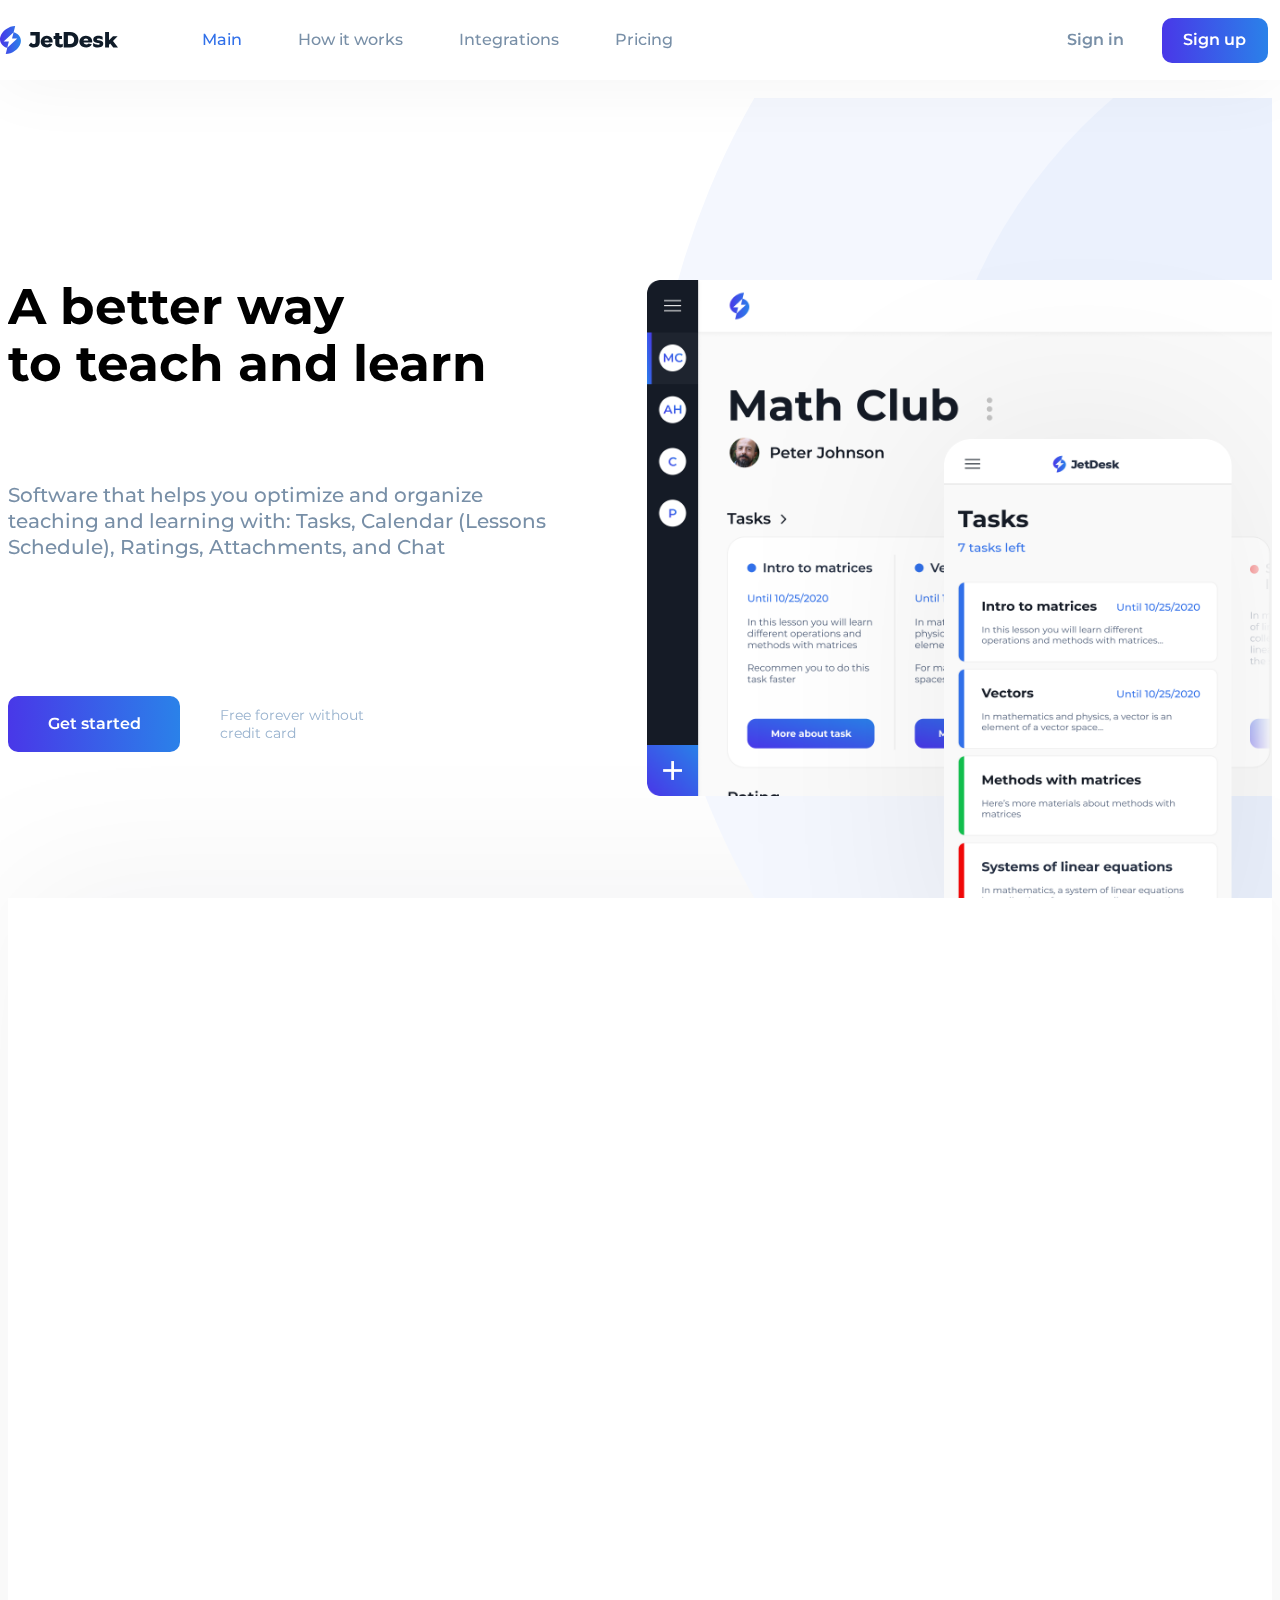
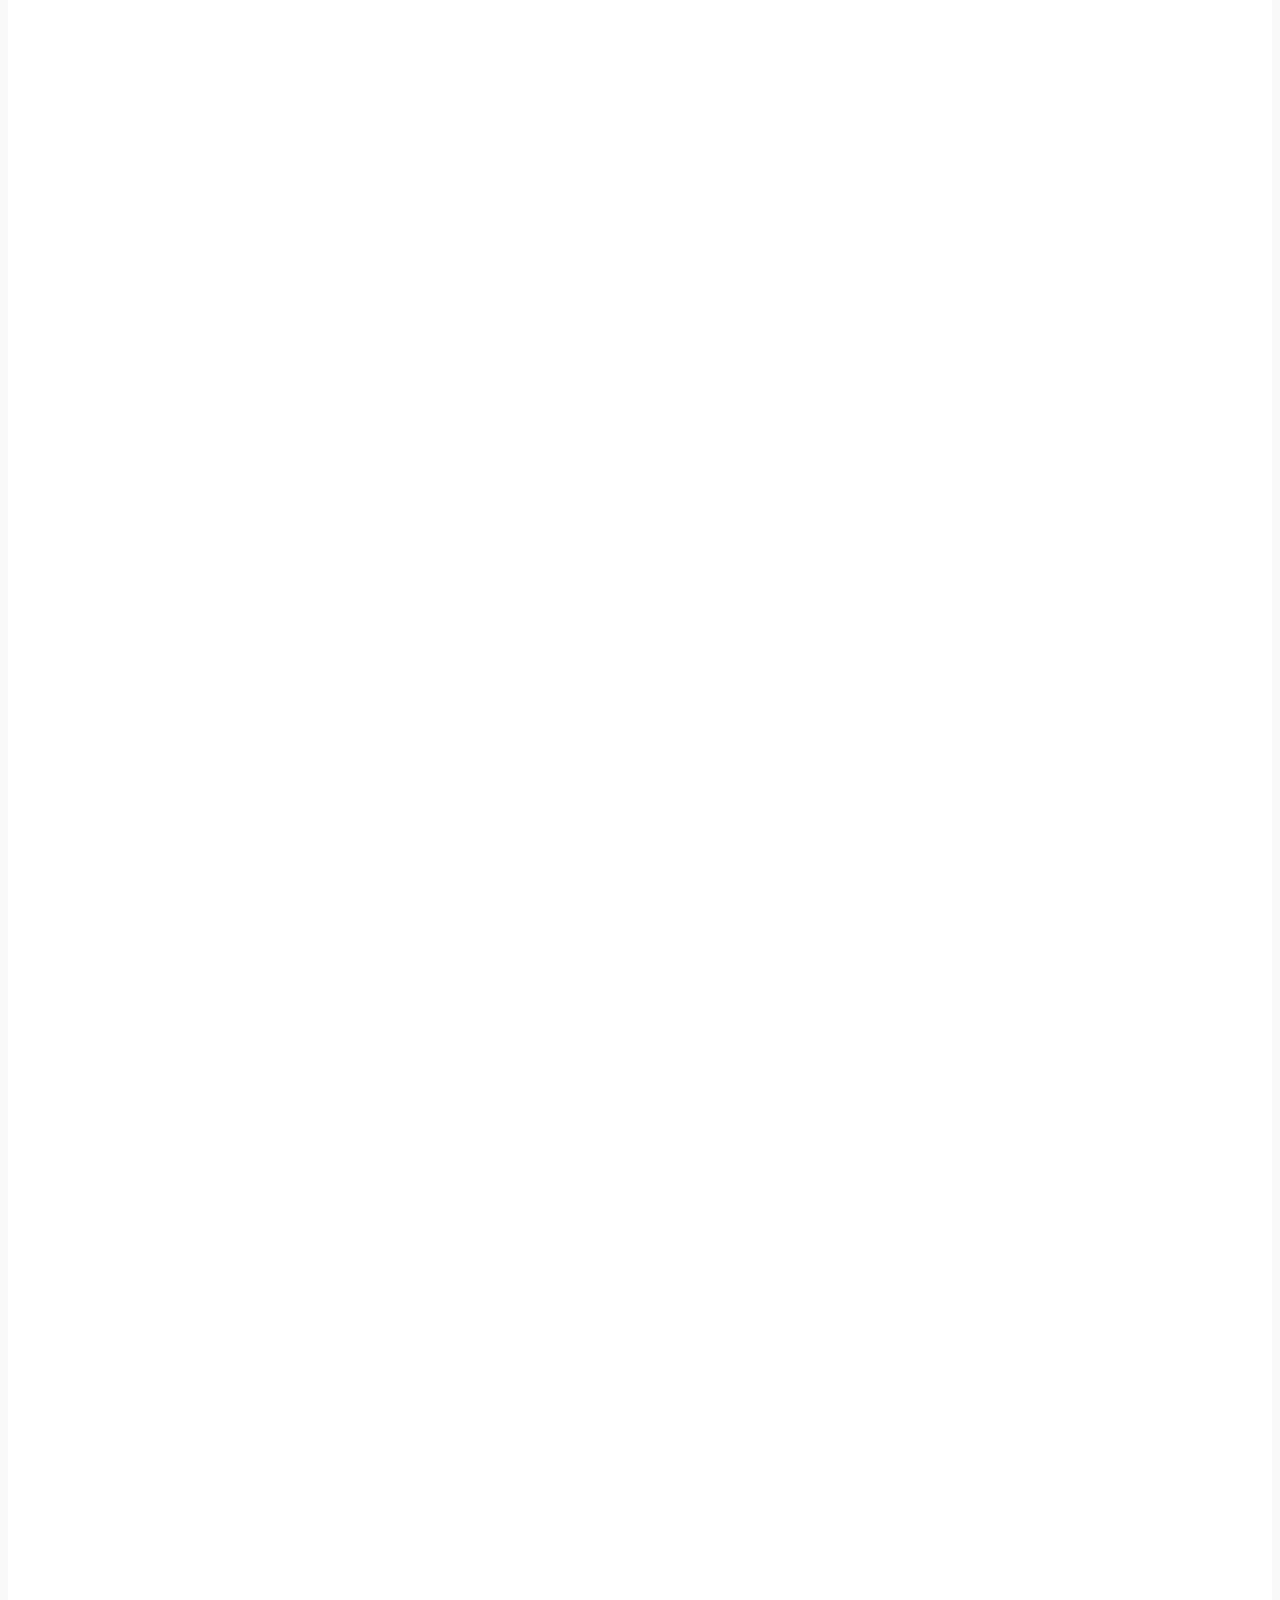
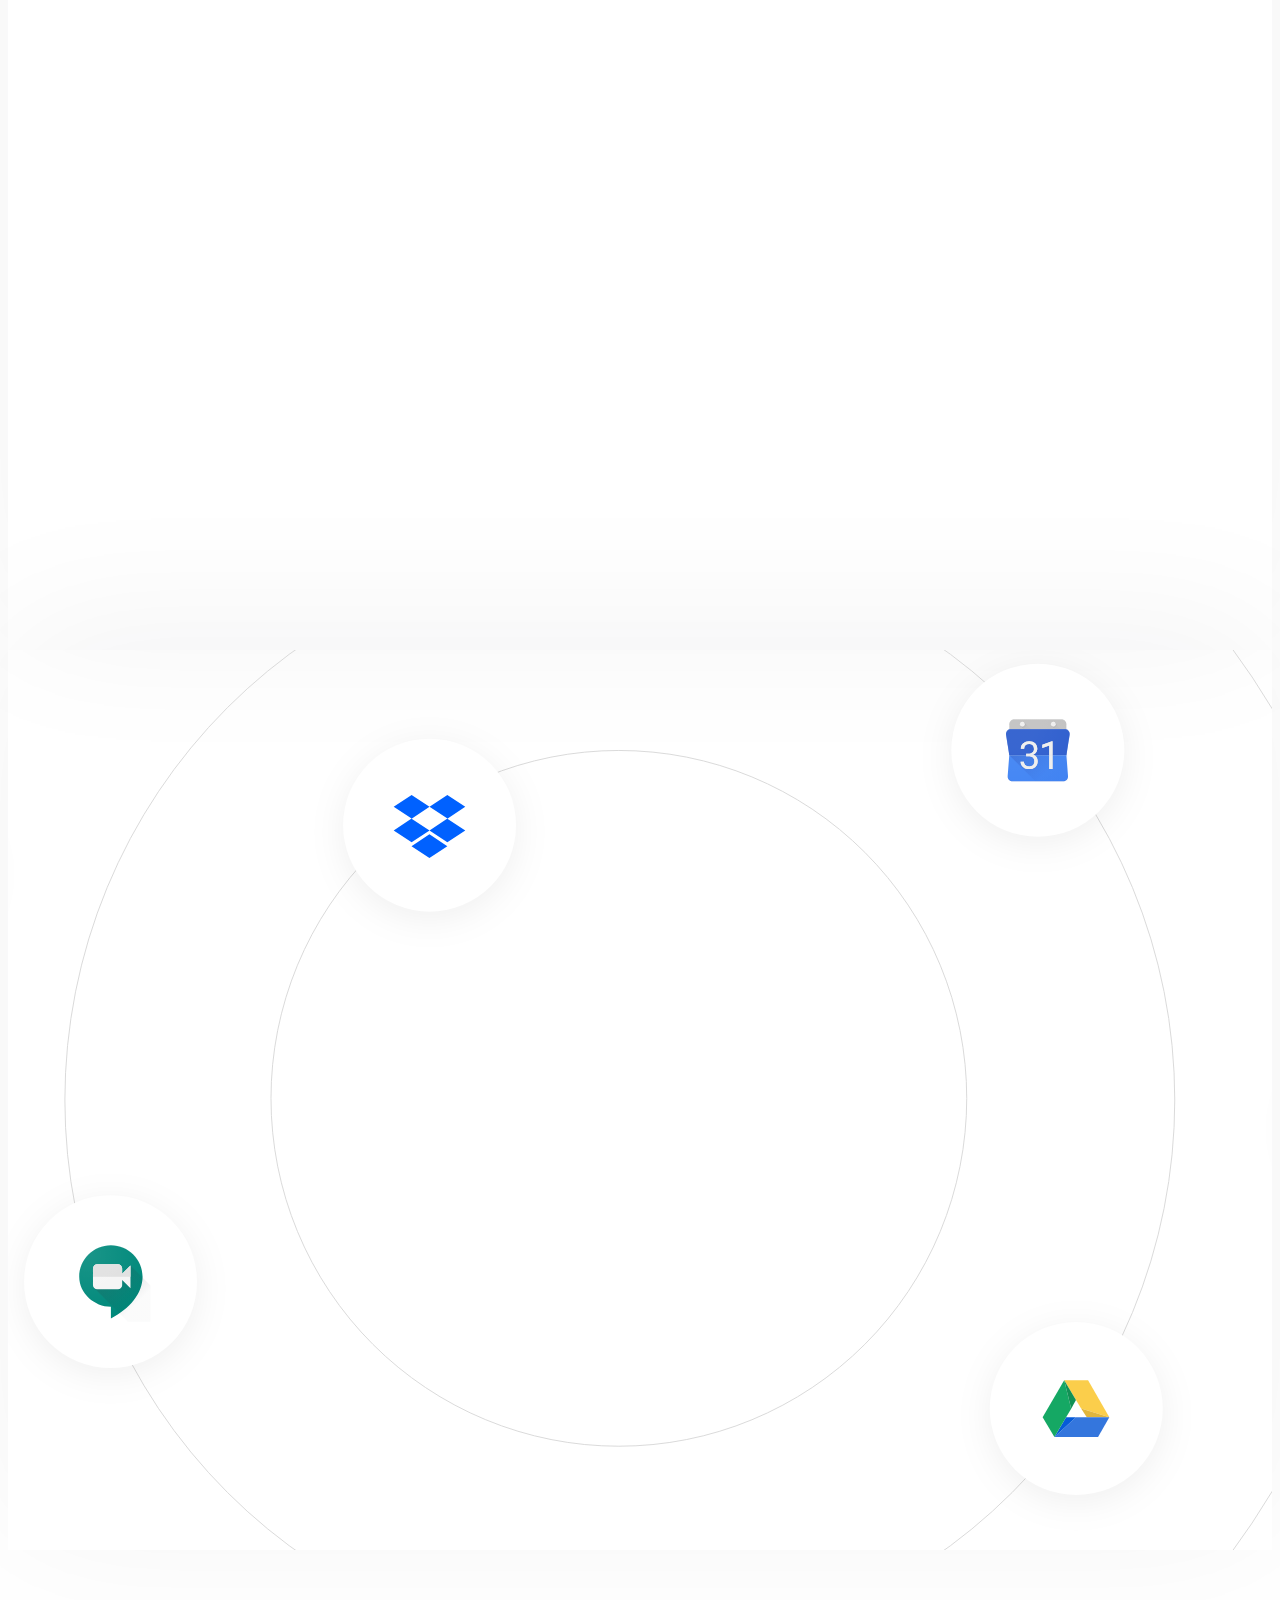
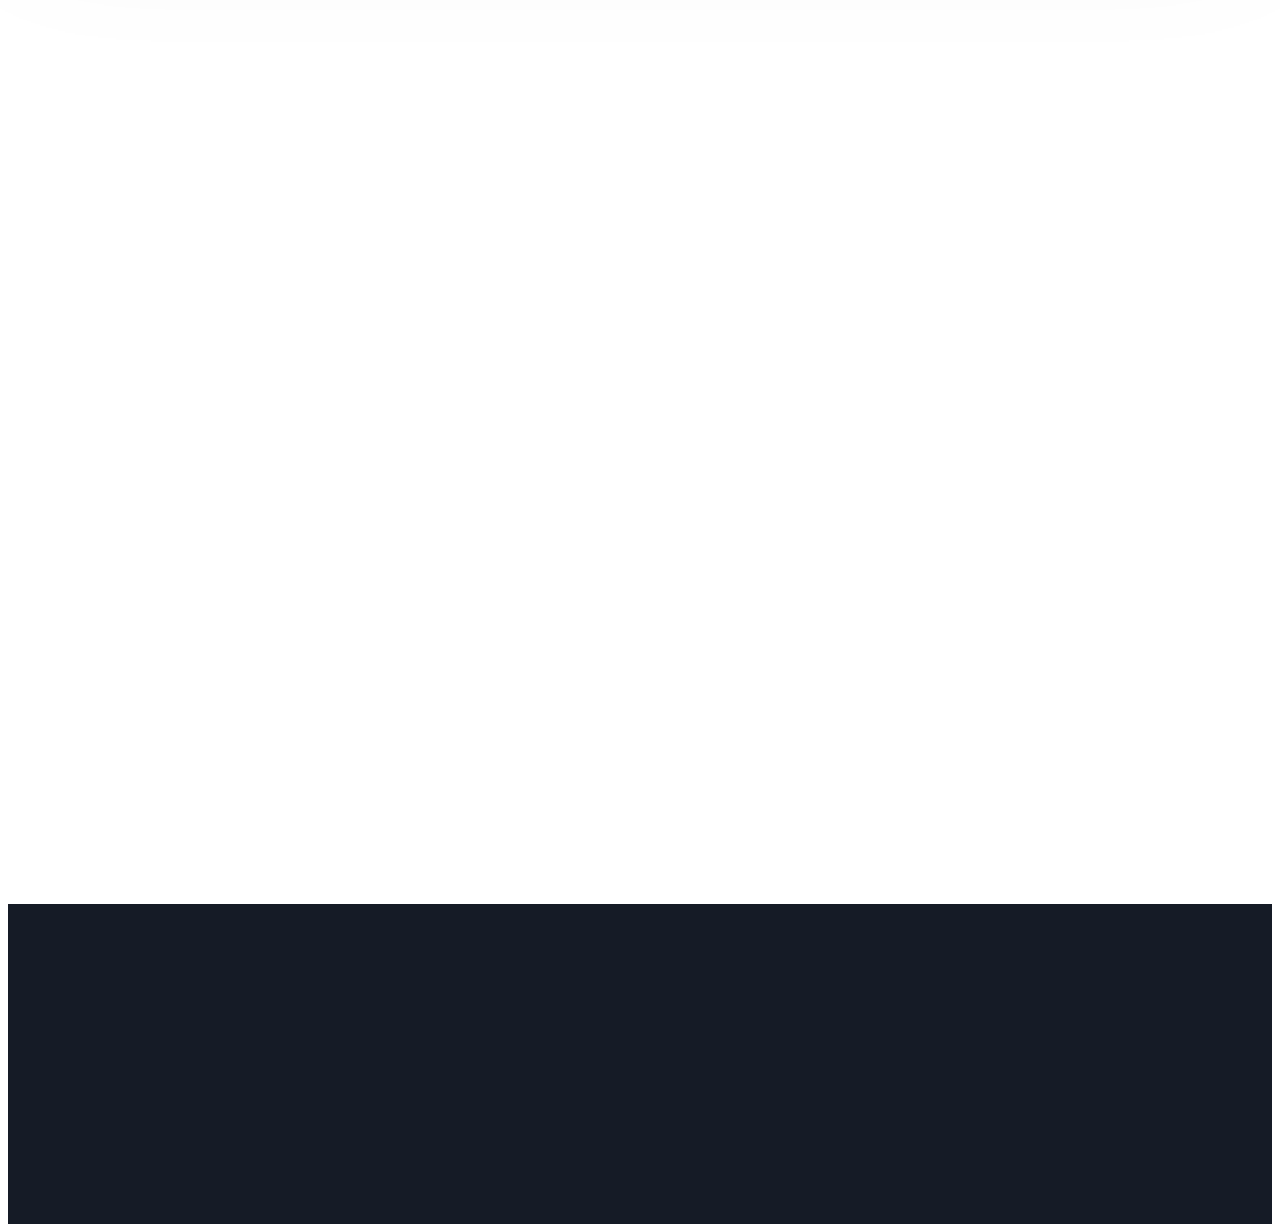
==== commit 046776b3: "fixes" ====
--- a/index.html
+++ b/index.html
@@ -1,499 +1,499 @@
-<!DOCTYPE html>
-<html lang="ru">
-
-<head>
-    <meta charset="utf-8">
-    <meta http-equiv="X-UA-Compatible" content="IE=edge">
-    <meta name="viewport" content="width=device-width, user-scalable=no" />
-    <meta name="keywords" content="jetdesk, джетдеск, jetdesk app, jet desk, online classes, lms, classroom">
-    <meta name="description" content="JetDesk – A better way to teach and learn">
-    <meta content="/images/Desktop.png" property="og:image">
-    <meta name="author" content="JetDesk">
-    <link rel="shortcut icon" href="/images/favicon.ico">
-
-    <title>JetDesk</title>
-
-    <link rel="preconnect" href="https://fonts.gstatic.com">
-    <link href="https://fonts.googleapis.com/css2?family=Montserrat:ital,wght@0,100;0,300;0,400;0,500;0,600;0,700;0,800;0,900;1,400&display=swap" rel="stylesheet">
-
-    <link rel="stylesheet" href="https://stackpath.bootstrapcdn.com/bootstrap/4.1.3/css/bootstrap.min.css" integrity="sha384-MCw98/SFnGE8fJT3GXwEOngsV7Zt27NXFoaoApmYm81iuXoPkFOJwJ8ERdknLPMO" crossorigin="anonymous">
-
-    <link href="https://unpkg.com/aos@2.3.1/dist/aos.css" rel="stylesheet">
-
-    <link href="style.css" rel="stylesheet" type="text/css" />
-
-    <!-- Global site tag (gtag.js) - Google Analytics -->
-    <script async src="https://www.googletagmanager.com/gtag/js?id=G-T7B3K51WQC"></script>
-    <script>
-        window.dataLayer = window.dataLayer || [];
-
-        function gtag() {
-            dataLayer.push(arguments);
-        }
-        gtag('js', new Date());
-
-        gtag('config', 'G-T7B3K51WQC');
-    </script>
-
-</head>
-
-<body>
-    <div class="wrapper">
-        <!-- header -->
-        <header>
-            <div class="container">
-                <div class="header-in">
-                    <div class="logo">
-                        <a href="#">
-                            <img src="./images/logo.svg" alt="">
-                        </a>
-                    </div>
-
-                    <div class="mob-wrap">
-                        <nav>
-                            <ul id="top-menu">
-                                <li class="active">
-                                    <a href="#hero">
+<<<<<<< HEAD <!DOCTYPE html>
+    <html lang="ru">
+
+    <head>
+        <meta charset="utf-8">
+        <meta http-equiv="X-UA-Compatible" content="IE=edge">
+        <meta name="viewport" content="width=device-width, user-scalable=no" />
+        <meta name="keywords" content="jetdesk, джетдеск, jetdesk app, jet desk, online classes, lms, classroom">
+        <meta name="description" content="JetDesk – A better way to teach and learn">
+        <meta content="/images/Desktop.png" property="og:image">
+        <meta name="author" content="JetDesk">
+        <link rel="shortcut icon" href="/images/favicon.ico">
+
+        <title>JetDesk</title>
+
+        <link rel="preconnect" href="https://fonts.gstatic.com">
+        <link href="https://fonts.googleapis.com/css2?family=Montserrat:ital,wght@0,100;0,300;0,400;0,500;0,600;0,700;0,800;0,900;1,400&display=swap" rel="stylesheet">
+
+        <link rel="stylesheet" href="https://stackpath.bootstrapcdn.com/bootstrap/4.1.3/css/bootstrap.min.css" integrity="sha384-MCw98/SFnGE8fJT3GXwEOngsV7Zt27NXFoaoApmYm81iuXoPkFOJwJ8ERdknLPMO" crossorigin="anonymous">
+
+        <link href="https://unpkg.com/aos@2.3.1/dist/aos.css" rel="stylesheet">
+
+        <link href="style.css" rel="stylesheet" type="text/css" />
+
+        <!-- Global site tag (gtag.js) - Google Analytics -->
+        <script async src="https://www.googletagmanager.com/gtag/js?id=G-T7B3K51WQC"></script>
+        <script>
+            window.dataLayer = window.dataLayer || [];
+
+            function gtag() {
+                dataLayer.push(arguments);
+            }
+            gtag('js', new Date());
+
+            gtag('config', 'G-T7B3K51WQC');
+        </script>
+
+    </head>
+
+    <body>
+        <div class="wrapper">
+            <!-- header -->
+            <header>
+                <div class="container">
+                    <div class="header-in">
+                        <div class="logo">
+                            <a href="#">
+                                <img src="./images/logo.svg" alt="">
+                            </a>
+                        </div>
+
+                        <div class="mob-wrap">
+                            <nav>
+                                <ul id="top-menu">
+                                    <li class="active">
+                                        <a href="#hero">
 										Main
 									</a>
+                                    </li>
+                                    <li>
+                                        <a href="#how">
+										How it works
+									</a>
+                                    </li>
+                                    <li>
+                                        <a href="#integrations">
+										Integrations
+									</a>
+                                    </li>
+                                    <li>
+                                        <a href="#price">
+										Pricing
+									</a>
+                                    </li>
+                                </ul>
+                            </nav>
+
+                            <div class="header-bt">
+                                <a href="https://my.jetdesk.app/signin" class="log-bt">
+								Sign in
+							</a>
+                                <a href="https://my.jetdesk.app/signup" class="def-bt">
+								Sign up
+							</a>
+                            </div>
+                        </div>
+
+                        <div class="show-hide">
+                            <span></span>
+                            <span></span>
+                            <span></span>
+                        </div>
+                    </div>
+                </div>
+            </header>
+            <!-- header -->
+
+            <!-- hero -->
+            <section id="hero">
+                <div class="container">
+                    <div class="hero">
+                        <div class="hero-left">
+                            <div class="hero-tit" data-aos="fade-right">
+                                <h1>
+                                    A better way <br>to teach and learn
+                                </h1>
+                            </div>
+                            <div class="hero-decr" data-aos="fade-right">
+                                Software that helps you optimize and organize teaching and learning with: Tasks, Calendar (Lessons Schedule), Ratings, Attachments, and Chat
+                            </div>
+                            <div class="hero-bt" data-aos="fade-right">
+                                <a href="https://my.jetdesk.app/signin" class="def-bt big">
+								Get started
+							</a>
+                                <span>
+								Free forever without <br>credit card
+							</span>
+                            </div>
+                        </div>
+
+                        <div class="all-hero-vid">
+                            <div class="hero-video-big" data-aos="fade-left" data-aos-delay="300">
+                                <img src="./images/Desktop.png" alt="">
+                            </div>
+
+                            <div class="hero-video-mob" data-aos="fade-top" data-aos-delay="600">
+                                <img src="./images/Mobile.png" alt="">
+                            </div>
+                        </div>
+                    </div>
+                </div>
+            </section>
+            <!-- / hero -->
+
+            <!-- section how -->
+            <section id="how">
+                <div class="how">
+
+                    <div class="how-tit" data-aos="fade-up">
+                        <h3>
+                            How it works
+                        </h3>
+                        <div class="how-sub-tit">
+                            Let’s explore our product
+                        </div>
+                    </div>
+
+                    <!-- one sec -->
+                    <div class="one-section task">
+                        <div class="container">
+                            <div class="one-section-in">
+                                <div class="section-descr" data-aos="fade-right">
+                                    <div class="section-tag">
+                                        TASKS
+                                    </div>
+                                    <div class="section-tit">
+                                        Create and submit <br>an assignment
+                                    </div>
+                                    <div class="section-text">
+                                        Quickly assign and submit tasks, leave personal comments on task pages.
+                                    </div>
+                                </div>
+
+                                <div class="section-video" data-aos="fade-left" data-aos-delay="300">
+                                    <div class="sec-vid-in">
+                                        <img src="./images/Tasks.png" alt="">
+                                    </div>
+                                </div>
+                            </div>
+                        </div>
+                    </div>
+                    <!-- / one sec -->
+
+                    <!-- one sec -->
+                    <div class="one-section revers calendar">
+                        <div class="container">
+                            <div class="one-section-in">
+                                <div class="section-descr" data-aos="fade-left" data-aos-delay="0">
+                                    <div class="section-tag">
+                                        Lessons
+                                    </div>
+                                    <div class="section-tit">
+                                        Manage your schedule <br>and control the time
+                                    </div>
+                                    <div class="section-text">
+                                        Get information about upcoming lessons and meetups or plan them yourself. Join online conferences in just a click.
+                                    </div>
+                                </div>
+
+                                <div class="section-video" data-aos="fade-right" data-aos-delay="300">
+                                    <div class="sec-vid-in">
+                                        <img src="./images/Lessons.png" alt="">
+                                    </div>
+                                </div>
+                            </div>
+                        </div>
+                    </div>
+                    <!-- / one sec -->
+
+                    <!-- one sec -->
+                    <div class="one-section rating">
+                        <div class="container">
+                            <div class="one-section-in">
+                                <div class="section-descr" data-aos="fade-right" data-aos-delay="0">
+                                    <div class="section-tag">
+                                        RATING
+                                    </div>
+                                    <div class="section-tit">
+                                        Check or compete <br>for the first place
+                                    </div>
+                                    <div class="section-text">
+                                        Increase the competitive spirit in the group and find out which of your students are doing best.
+                                    </div>
+                                </div>
+
+                                <div class="section-video" data-aos="fade-left" data-aos-delay="300">
+                                    <div class="sec-vid-in">
+                                        <img src="./images/Rating.png" alt="">
+                                    </div>
+                                </div>
+                            </div>
+                        </div>
+                    </div>
+                    <!-- / one sec -->
+
+                    <!-- one sec -->
+                    <div class="one-section revers attach">
+                        <div class="container">
+                            <div class="one-section-in">
+                                <div class="section-descr" data-aos="fade-left" data-aos-delay="0">
+                                    <div class="section-tag">
+                                        ATTACHMENTS
+                                    </div>
+                                    <div class="section-tit">
+                                        Upload, download, and view files - quickly
+                                    </div>
+                                    <div class="section-text">
+                                        Attach files, sheets, and documents from your favorite services. (Google Drive, Google Docs, Dropbox, OneDrive and others).
+                                    </div>
+                                </div>
+
+                                <div class="section-video" data-aos="fade-right" data-aos-delay="300">
+                                    <div class="sec-vid-in">
+                                        <img src="./images/Files.png" alt="">
+                                    </div>
+                                </div>
+                            </div>
+                        </div>
+                    </div>
+                    <!-- / one sec -->
+
+                    <!-- one sec -->
+                    <div class="one-section chat">
+                        <div class="container">
+                            <div class="one-section-in">
+                                <div class="section-descr" data-aos="fade-right" data-aos-delay="0">
+                                    <div class="section-tag">
+                                        CHAT
+                                    </div>
+                                    <div class="section-tit">
+                                        Chat, ask questions, <br>and just be friends
+                                    </div>
+                                    <div class="section-text">
+                                        Communicate, ask and communicate again. What could be better than communication today?
+                                    </div>
+                                </div>
+
+                                <div class="section-video" data-aos="fade-left" data-aos-delay="300">
+                                    <div class="sec-vid-in">
+
+                                        <img src="./images/Chat.png" alt="">
+                                    </div>
+                                </div>
+                            </div>
+                        </div>
+                    </div>
+                    <!-- / one sec -->
+
+                    <div class="start" data-aos="fade-up" data-aos-delay="0">
+                        <a href="https://my.jetdesk.app/signin" class="def-bt big">
+						Get started
+					</a>
+                    </div>
+
+                </div>
+            </section>
+            <!-- / section how -->
+
+            <!-- Integrations -->
+            <section id="integrations">
+                <div class="container">
+                    <div class="integrations">
+                        <div class="int-tit" data-aos="zoom-in" data-aos-delay="0">
+                            <h3>
+                                Integrations
+                            </h3>
+                            <div class="int-sub-tit">
+                                Simply integrate your favorite applications
+                            </div>
+                            <div class="int-bt">
+                                <a href="https://my.jetdesk.app/signin" class="def-bt big">
+								Get started
+							</a>
+                            </div>
+                        </div>
+                    </div>
+                </div>
+            </section>
+            <!-- / Integrations -->
+
+            <!-- price -->
+            <section id="price">
+                <div class="container">
+                    <div class="price">
+                        <div class="price-tit" data-aos="fade-up" data-aos-delay="0">
+                            <h3>
+                                Pricing
+                            </h3>
+                            <div class="price-sub-tit">
+                                There is a free subscription during the beta testing, enjoy
+                            </div>
+                        </div>
+
+                        <div class="price-wrap">
+                            <div class="price-wrap-in">
+                                <div class="price-free" data-aos="fade-up" data-aos-delay="0">
+                                    <div class="price-free-top">
+                                        Personal
+                                    </div>
+                                    <div class="price-free-descr">
+                                        <div class="price-free-text">
+                                            For everyone who wants to learn <br>and teach
+                                        </div>
+                                        <div class="price-free-cost">
+                                            Free
+                                        </div>
+                                        <div class="price-free-sub">
+                                            Free up to 10 members <br><br>
+                                        </div>
+                                        <div class="price-free-bt">
+                                            <a href="https://my.jetdesk.app/signin" class="def-bt big">
+											Get started
+										</a>
+                                        </div>
+                                    </div>
+                                </div>
+
+                                <div class="price-free enterprise" data-aos="fade-up" data-aos-delay="0">
+                                    <div class="price-free-top">
+                                        Enterprise
+                                    </div>
+                                    <div class="price-free-descr">
+                                        <div class="price-free-text">
+                                            For big classes, schools <br> and universities
+                                        </div>
+                                        <div class="price-free-cost">
+                                            Enterprise
+                                        </div>
+                                        <div class="price-free-sub">
+                                            Fill out the form to upgrade your plan<br> up to 250 members
+                                        </div>
+                                        <div class="price-free-bt">
+                                            <a target="_blank" href="https://airtable.com/shrJfCw8LXognKJxV" class="def-bt big">
+											Request
+										</a>
+                                        </div>
+                                    </div>
+                                </div>
+                            </div>
+                        </div>
+                    </div>
+                </div>
+            </section>
+            <!-- / price -->
+
+            <!-- footer -->
+            <footer>
+                <div class="container">
+                    <div class="footer">
+                        <div class="foot-logo" data-aos="fade-right" data-aos-delay="0">
+                            <a href="#">
+                                <img src="./images/foot-logo.svg" alt="">
+                            </a>
+                        </div>
+                        <div class="foot-soc" data-aos="fade-left" data-aos-delay="0">
+                            <ul>
+                                <li>
+                                    <a href="https://www.facebook.com/jetdeskapp">
+                                        <svg width="15" height="28" viewBox="0 0 15 28" fill="none" xmlns="http://www.w3.org/2000/svg">
+										<path d="M9.74454 28V15.2487H14.187L14.8474 10.2561H9.74454V7.07604C9.74454 5.63537 10.1591 4.64899 12.2943 4.64899H15V0.19785C13.6835 0.0612367 12.3603 -0.00472655 11.0363 0.000263189C7.10958 0.000263189 4.41356 2.32152 4.41356 6.58285V10.2468H0V15.2393H4.4232V28H9.74454Z" fill="white"/>
+									</svg>
+                                    </a>
                                 </li>
                                 <li>
-                                    <a href="#how">
-										How it works
-									</a>
-                                </li>
-                                <li>
-                                    <a href="#integrations">
-										Integrations
-									</a>
-                                </li>
-                                <li>
-                                    <a href="#price">
-										Pricing
-									</a>
-                                </li>
-                            </ul>
-                        </nav>
-
-                        <div class="header-bt">
-                            <a href="https://my.jetdesk.app/signin" class="log-bt">
-								Sign in
-							</a>
-                            <a href="https://my.jetdesk.app/signup" class="def-bt">
-								Sign up
-							</a>
-                        </div>
-                    </div>
-
-                    <div class="show-hide">
-                        <span></span>
-                        <span></span>
-                        <span></span>
-                    </div>
-                </div>
-            </div>
-        </header>
-        <!-- header -->
-
-        <!-- hero -->
-        <section id="hero">
-            <div class="container">
-                <div class="hero">
-                    <div class="hero-left">
-                        <div class="hero-tit" data-aos="fade-right">
-                            <h1>
-                                A better way <br>to teach and learn
-                            </h1>
-                        </div>
-                        <div class="hero-decr" data-aos="fade-right">
-                            Software that helps you optimize and orginize teaching and learning with: Tasks, Calendar (Lessons Schedule), Ratings, Attachments, and Chat
-                        </div>
-                        <div class="hero-bt" data-aos="fade-right">
-                            <a href="https://my.jetdesk.app/signin" class="def-bt big">
-								Get started
-							</a>
-                            <span>
-								Free forever without <br>credit card
-							</span>
-                        </div>
-                    </div>
-
-                    <div class="all-hero-vid">
-                        <div class="hero-video-big" data-aos="fade-left" data-aos-delay="300">
-                            <img src="./images/Desktop.png" alt="">
-                        </div>
-
-                        <div class="hero-video-mob" data-aos="fade-top" data-aos-delay="600">
-                            <img src="./images/Mobile.png" alt="">
-                        </div>
-                    </div>
-                </div>
-            </div>
-        </section>
-        <!-- / hero -->
-
-        <!-- section how -->
-        <section id="how">
-            <div class="how">
-
-                <div class="how-tit" data-aos="fade-up">
-                    <h3>
-                        How it works
-                    </h3>
-                    <div class="how-sub-tit">
-                        Let’s explore our product
-                    </div>
-                </div>
-
-                <!-- one sec -->
-                <div class="one-section task">
-                    <div class="container">
-                        <div class="one-section-in">
-                            <div class="section-descr" data-aos="fade-right">
-                                <div class="section-tag">
-                                    TASKS
-                                </div>
-                                <div class="section-tit">
-                                    Create and submit <br>an assignment
-                                </div>
-                                <div class="section-text">
-                                    Quickly assign and submit tasks, leave personal comments on task pages.
-                                </div>
-                            </div>
-
-                            <div class="section-video" data-aos="fade-left" data-aos-delay="300">
-                                <div class="sec-vid-in">
-                                    <img src="./images/Tasks.png" alt="">
-                                </div>
-                            </div>
-                        </div>
-                    </div>
-                </div>
-                <!-- / one sec -->
-
-                <!-- one sec -->
-                <div class="one-section revers calendar">
-                    <div class="container">
-                        <div class="one-section-in">
-                            <div class="section-descr" data-aos="fade-left" data-aos-delay="0">
-                                <div class="section-tag">
-                                    Lessons
-                                </div>
-                                <div class="section-tit">
-                                    Manage your schedule <br>and control the time
-                                </div>
-                                <div class="section-text">
-                                    Get information about upcoming lessons and meetups or plan them yourself. Join online conferences in just a click.
-                                </div>
-                            </div>
-
-                            <div class="section-video" data-aos="fade-right" data-aos-delay="300">
-                                <div class="sec-vid-in">
-                                    <img src="./images/Lessons.png" alt="">
-                                </div>
-                            </div>
-                        </div>
-                    </div>
-                </div>
-                <!-- / one sec -->
-
-                <!-- one sec -->
-                <div class="one-section rating">
-                    <div class="container">
-                        <div class="one-section-in">
-                            <div class="section-descr" data-aos="fade-right" data-aos-delay="0">
-                                <div class="section-tag">
-                                    RATING
-                                </div>
-                                <div class="section-tit">
-                                    Check or compete <br>for the first place
-                                </div>
-                                <div class="section-text">
-                                    Increase the competitive spirit in the group and find out which of your students are doing best.
-                                </div>
-                            </div>
-
-                            <div class="section-video" data-aos="fade-left" data-aos-delay="300">
-                                <div class="sec-vid-in">
-                                    <img src="./images/Rating.png" alt="">
-                                </div>
-                            </div>
-                        </div>
-                    </div>
-                </div>
-                <!-- / one sec -->
-
-                <!-- one sec -->
-                <div class="one-section revers attach">
-                    <div class="container">
-                        <div class="one-section-in">
-                            <div class="section-descr" data-aos="fade-left" data-aos-delay="0">
-                                <div class="section-tag">
-                                    ATTACHMENTS
-                                </div>
-                                <div class="section-tit">
-                                    Upload, download, and view files - quickly
-                                </div>
-                                <div class="section-text">
-                                    Attach files, sheets, and documents from your favorite services. (Google Drive, Google Docs, Dropbox, OneDrive and others).
-                                </div>
-                            </div>
-
-                            <div class="section-video" data-aos="fade-right" data-aos-delay="300">
-                                <div class="sec-vid-in">
-                                    <img src="./images/Files.png" alt="">
-                                </div>
-                            </div>
-                        </div>
-                    </div>
-                </div>
-                <!-- / one sec -->
-
-                <!-- one sec -->
-                <div class="one-section chat">
-                    <div class="container">
-                        <div class="one-section-in">
-                            <div class="section-descr" data-aos="fade-right" data-aos-delay="0">
-                                <div class="section-tag">
-                                    CHAT
-                                </div>
-                                <div class="section-tit">
-                                    Chat, ask questions, <br>and just be friends
-                                </div>
-                                <div class="section-text">
-                                    Communicate, ask and communicate again. What could be better than communication today?
-                                </div>
-                            </div>
-
-                            <div class="section-video" data-aos="fade-left" data-aos-delay="300">
-                                <div class="sec-vid-in">
-
-                                    <img src="./images/Chat.png" alt="">
-                                </div>
-                            </div>
-                        </div>
-                    </div>
-                </div>
-                <!-- / one sec -->
-
-                <div class="start" data-aos="fade-up" data-aos-delay="0">
-                    <a href="https://my.jetdesk.app/signin" class="def-bt big">
-						Get started
-					</a>
-                </div>
-
-            </div>
-        </section>
-        <!-- / section how -->
-
-        <!-- Integrations -->
-        <section id="integrations">
-            <div class="container">
-                <div class="integrations">
-                    <div class="int-tit" data-aos="zoom-in" data-aos-delay="0">
-                        <h3>
-                            Integrations
-                        </h3>
-                        <div class="int-sub-tit">
-                            Simply integrate your favorite applications
-                        </div>
-                        <div class="int-bt">
-                            <a href="https://my.jetdesk.app/signin" class="def-bt big">
-								Get started
-							</a>
-                        </div>
-                    </div>
-                </div>
-            </div>
-        </section>
-        <!-- / Integrations -->
-
-        <!-- price -->
-        <section id="price">
-            <div class="container">
-                <div class="price">
-                    <div class="price-tit" data-aos="fade-up" data-aos-delay="0">
-                        <h3>
-                            Pricing
-                        </h3>
-                        <div class="price-sub-tit">
-                            There is a free subscription during the beta testing, enjoy
-                        </div>
-                    </div>
-
-                    <div class="price-wrap">
-                        <div class="price-wrap-in">
-                            <div class="price-free" data-aos="fade-up" data-aos-delay="0">
-                                <div class="price-free-top">
-                                    Personal
-                                </div>
-                                <div class="price-free-descr">
-                                    <div class="price-free-text">
-                                        For everyone who wants to learn <br>and teach
-                                    </div>
-                                    <div class="price-free-cost">
-                                        Free
-                                    </div>
-                                    <div class="price-free-sub">
-                                        Free up to 10 members <br><br>
-                                    </div>
-                                    <div class="price-free-bt">
-                                        <a href="https://my.jetdesk.app/signin" class="def-bt big">
-											Get started
-										</a>
-                                    </div>
-                                </div>
-                            </div>
-
-                            <div class="price-free enterprise" data-aos="fade-up" data-aos-delay="0">
-                                <div class="price-free-top">
-                                    Enterprise
-                                </div>
-                                <div class="price-free-descr">
-                                    <div class="price-free-text">
-                                        For big classes, schools <br> and universities
-                                    </div>
-                                    <div class="price-free-cost">
-                                        Enterprise
-                                    </div>
-                                    <div class="price-free-sub">
-                                        Fill out the form to upgrade your plan<br> up to 250 members
-                                    </div>
-                                    <div class="price-free-bt">
-                                        <a target="_blank" href="https://airtable.com/shrJfCw8LXognKJxV" class="def-bt big">
-											Request
-										</a>
-                                    </div>
-                                </div>
-                            </div>
-                        </div>
-                    </div>
-                </div>
-            </div>
-        </section>
-        <!-- / price -->
-
-        <!-- footer -->
-        <footer>
-            <div class="container">
-                <div class="footer">
-                    <div class="foot-logo" data-aos="fade-right" data-aos-delay="0">
-                        <a href="#">
-                            <img src="./images/foot-logo.svg" alt="">
-                        </a>
-                    </div>
-                    <div class="foot-soc" data-aos="fade-left" data-aos-delay="0">
-                        <ul>
-                            <li>
-                                <a href="https://www.facebook.com/jetdeskapp">
-                                    <svg width="15" height="28" viewBox="0 0 15 28" fill="none" xmlns="http://www.w3.org/2000/svg">
-										<path d="M9.74454 28V15.2487H14.187L14.8474 10.2561H9.74454V7.07604C9.74454 5.63537 10.1591 4.64899 12.2943 4.64899H15V0.19785C13.6835 0.0612367 12.3603 -0.00472655 11.0363 0.000263189C7.10958 0.000263189 4.41356 2.32152 4.41356 6.58285V10.2468H0V15.2393H4.4232V28H9.74454Z" fill="white"/>
-									</svg>
-                                </a>
-                            </li>
-                            <li>
-                                <a href="https://www.producthunt.com/upcoming/jetdesk-2">
-                                    <svg width="26" height="26" viewBox="0 0 26 26" fill="none" xmlns="http://www.w3.org/2000/svg">
+                                    <a href="https://www.producthunt.com/upcoming/jetdesk-2">
+                                        <svg width="26" height="26" viewBox="0 0 26 26" fill="none" xmlns="http://www.w3.org/2000/svg">
 										<path d="M26 13C26 15.5712 25.2376 18.0846 23.8091 20.2224C22.3806 22.3602 20.3503 24.0265 17.9749 25.0104C15.5994 25.9944 12.9856 26.2518 10.4638 25.7502C7.94208 25.2486 5.6257 24.0105 3.80762 22.1924C1.98953 20.3743 0.751405 18.0579 0.249797 15.5362C-0.251811 13.0144 0.00563269 10.4006 0.989572 8.02511C1.97351 5.64967 3.63975 3.61935 5.77759 2.19089C7.91543 0.762437 10.4288 0 13 0C16.4478 0 19.7544 1.36964 22.1924 3.80761C24.6304 6.24558 26 9.55218 26 13Z" fill="white"/>
 										<path d="M14.7334 6.5H8.45612V19.5H11.0493V15.6003H14.7334C15.9263 15.5793 17.0633 15.0907 17.8995 14.2396C18.7357 13.3886 19.2042 12.2432 19.2042 11.0501C19.2042 9.85705 18.7357 8.71168 17.8995 7.86065C17.0633 7.00961 15.9263 6.521 14.7334 6.5ZM14.7334 13H11.0493V9.10028H14.7334C15.2415 9.11394 15.7242 9.32537 16.0787 9.68954C16.4332 10.0537 16.6316 10.5419 16.6316 11.0501C16.6316 11.5584 16.4332 12.0466 16.0787 12.4107C15.7242 12.7749 15.2415 12.9863 14.7334 13Z" fill="#1C3046"/>
 									</svg>
-                                </a>
-                            </li>
-                            <!-- <li>
+                                    </a>
+                                </li>
+                                <!-- <li>
 								<a href="#">
 									<svg width="27" height="22" viewBox="0 0 27 22" fill="none" xmlns="http://www.w3.org/2000/svg">
 										<path fill-rule="evenodd" clip-rule="evenodd" d="M27 2.60606C26.0051 3.04646 24.9376 3.34545 23.8178 3.47879C24.9618 2.79192 25.8399 1.70101 26.2508 0.40404C25.1793 1.04242 23.9951 1.50303 22.7343 1.75354C21.7233 0.674747 20.2852 0 18.6901 0C15.6329 0 13.1516 2.48889 13.1516 5.55556C13.1516 5.99192 13.1999 6.41616 13.2966 6.8202C8.69252 6.5899 4.61211 4.37576 1.8811 1.01414C1.40579 1.83434 1.13188 2.78788 1.13188 3.80606C1.13188 5.73333 2.1107 7.43434 3.59705 8.42828C2.69074 8.4 1.83679 8.14949 1.08757 7.73333C1.08757 7.75758 1.08757 7.77778 1.08757 7.80202C1.08757 10.4929 2.99687 12.7394 5.53051 13.2485C5.06728 13.3737 4.57586 13.4424 4.07236 13.4424C3.71386 13.4424 3.36745 13.4061 3.02909 13.3414C3.734 15.5475 5.78025 17.1556 8.2011 17.2C6.30389 18.6909 3.91929 19.5798 1.3212 19.5798C0.874086 19.5798 0.435029 19.5515 0 19.503C2.44905 21.0788 5.36133 22 8.49112 22C18.6781 22 24.2488 13.5354 24.2488 6.19394C24.2488 5.95151 24.2448 5.71313 24.2327 5.47475C25.3163 4.69091 26.2548 3.71313 26.996 2.59798L27 2.60606Z" fill="white"/>
 									</svg>																			
 								</a>
 							</li> -->
-                            <li>
-                                <a href="https://www.instagram.com/jetdesk.app/">
-                                    <svg width="29" height="29" viewBox="0 0 29 29" fill="none" xmlns="http://www.w3.org/2000/svg">
+                                <li>
+                                    <a href="https://www.instagram.com/jetdesk.app/">
+                                        <svg width="29" height="29" viewBox="0 0 29 29" fill="none" xmlns="http://www.w3.org/2000/svg">
 											<path d="M14.5 2.61267C18.3717 2.61267 18.8302 2.6274 20.3592 2.69716C21.7729 2.76168 22.5407 2.9979 23.0517 3.19642C23.7285 3.45946 24.2115 3.77372 24.7189 4.28109C25.2263 4.78847 25.5405 5.27155 25.8035 5.94831C26.0021 6.45931 26.2383 7.22708 26.3028 8.64076C26.3726 10.1698 26.3873 10.6283 26.3873 14.5C26.3873 18.3717 26.3726 18.8303 26.3028 20.3592C26.2383 21.773 26.0021 22.5407 25.8035 23.0517C25.5405 23.7285 25.2263 24.2116 24.7189 24.719C24.2115 25.2263 23.7285 25.5406 23.0517 25.8036C22.5407 26.0022 21.7729 26.2384 20.3592 26.3029C18.8305 26.3727 18.3719 26.3874 14.5 26.3874C10.6281 26.3874 10.1695 26.3727 8.64076 26.3029C7.22702 26.2384 6.45926 26.0022 5.94831 25.8036C5.27149 25.5406 4.78841 25.2263 4.28104 24.719C3.77366 24.2116 3.4594 23.7285 3.19642 23.0517C2.99784 22.5407 2.76163 21.773 2.6971 20.3593C2.62734 18.8303 2.61261 18.3717 2.61261 14.5C2.61261 10.6283 2.62734 10.1698 2.6971 8.64081C2.76163 7.22708 2.99784 6.45931 3.19642 5.94831C3.4594 5.27155 3.77366 4.78847 4.28104 4.28109C4.78841 3.77372 5.27149 3.45946 5.94831 3.19642C6.45926 2.9979 7.22702 2.76168 8.6407 2.69716C10.1697 2.6274 10.6283 2.61267 14.5 2.61267ZM14.5 0C10.562 0 10.0682 0.0166918 8.52167 0.0872577C6.97825 0.157708 5.92426 0.40279 5.00189 0.76126C4.04839 1.13182 3.23976 1.62762 2.43366 2.43372C1.62756 3.23982 1.13176 4.04845 0.761202 5.00195C0.402732 5.92431 0.157651 6.97831 0.0872001 8.52173C0.0166342 10.0682 0 10.562 0 14.5C0 18.438 0.0166342 18.9318 0.0872001 20.4783C0.157651 22.0217 0.402732 23.0757 0.761202 23.9981C1.13176 24.9516 1.62756 25.7602 2.43366 26.5663C3.23976 27.3724 4.04839 27.8682 5.00189 28.2388C5.92426 28.5973 6.97825 28.8424 8.52167 28.9128C10.0682 28.9834 10.562 29 14.5 29C18.438 29 18.9318 28.9834 20.4783 28.9128C22.0217 28.8424 23.0757 28.5973 23.9981 28.2388C24.9516 27.8682 25.7602 27.3724 26.5663 26.5663C27.3724 25.7602 27.8682 24.9516 28.2387 23.9981C28.5972 23.0757 28.8423 22.0217 28.9127 20.4783C28.9833 18.9318 29 18.438 29 14.5C29 10.562 28.9833 10.0682 28.9127 8.52173C28.8423 6.97831 28.5972 5.92431 28.2387 5.00195C27.8682 4.04845 27.3724 3.23982 26.5663 2.43372C25.7602 1.62762 24.9516 1.13182 23.9981 0.76126C23.0757 0.40279 22.0217 0.157708 20.4783 0.0872577C18.9318 0.0166918 18.438 0 14.5 0ZM14.5 7.05406C10.3877 7.05406 7.054 10.3878 7.054 14.5C7.054 18.6123 10.3877 21.946 14.5 21.946C18.6122 21.946 21.9459 18.6123 21.9459 14.5C21.9459 10.3878 18.6122 7.05406 14.5 7.05406ZM14.5 19.3334C11.8306 19.3334 9.66661 17.1694 9.66661 14.5C9.66661 11.8307 11.8306 9.66667 14.5 9.66667C17.1693 9.66667 19.3333 11.8307 19.3333 14.5C19.3333 17.1694 17.1693 19.3334 14.5 19.3334ZM23.9801 6.75988C23.9801 7.72087 23.2011 8.49991 22.2401 8.49991C21.2791 8.49991 20.5001 7.72087 20.5001 6.75988C20.5001 5.79889 21.2791 5.01991 22.2401 5.01991C23.2011 5.01991 23.9801 5.79889 23.9801 6.75988Z" fill="white"/>
 									</svg>
-                                </a>
-                            </li>
-                        </ul>
-                        <img class="cards" src="images/visa_mc.svg" />
-                    </div>
-
-                    <div class="footer-bot" data-aos="fade-up" data-aos-delay="0">
-                        <div class="footer-res">
-                            © 2022 JetDesk. All rights reserved.
-                            <br/> Ukraine. Sole Proprietor Rusyn Pavlo Vasyliovych
-                        </div>
-                        <div class="footer-right">
-                            <span>
+                                    </a>
+                                </li>
+                            </ul>
+                            <img class="cards" src="images/visa_mc.svg" />
+                        </div>
+
+                        <div class="footer-bot" data-aos="fade-up" data-aos-delay="0">
+                            <div class="footer-res">
+                                © 2022 JetDesk. All rights reserved.
+                                <br/> Ukraine. Sole Proprietor Rusyn Pavlo Vasyliovych
+                            </div>
+                            <div class="footer-right">
+                                <span>
 								support@jetdesk.app
 							</span>
-                            <a href="https://intercom.help/jetdesk/en/articles/5904366-press-kit"> 
+                                <a href="https://intercom.help/jetdesk/en/articles/5904366-press-kit"> 
                                 Press Kit
                             </a>
-                            <a href="https://intercom.help/jetdesk/en/articles/4670508-privacy-policy">
+                                <a href="https://intercom.help/jetdesk/en/articles/4670508-privacy-policy">
 								Privacy Policy
 							</a>
-                            <a href="https://intercom.help/jetdesk/en/articles/4670509-terms-and-conditions">
+                                <a href="https://intercom.help/jetdesk/en/articles/4670509-terms-and-conditions">
 								Terms and Conditions
 							</a>
-                        </div>
-                    </div>
-                </div>
-            </div>
-        </footer>
-        <!-- / footer -->
-    </div>
-
-    <script src="https://code.jquery.com/jquery-3.3.1.min.js"></script>
-
-    <script src="https://cdnjs.cloudflare.com/ajax/libs/popper.js/1.14.3/umd/popper.min.js" integrity="sha384-ZMP7rVo3mIykV+2+9J3UJ46jBk0WLaUAdn689aCwoqbBJiSnjAK/l8WvCWPIPm49" crossorigin="anonymous"></script>
-
-    <script src="https://stackpath.bootstrapcdn.com/bootstrap/4.1.3/js/bootstrap.min.js" integrity="sha384-ChfqqxuZUCnJSK3+MXmPNIyE6ZbWh2IMqE241rYiqJxyMiZ6OW/JmZQ5stwEULTy" crossorigin="anonymous"></script>
-
-    <script src="https://unpkg.com/aos@2.3.1/dist/aos.js"></script>
-
-    <script src="js/init.js"></script>
-
-    <script>
-        window.intercomSettings = {
-            app_id: "h6o7ooze"
-        };
-    </script>
-
-    <script>
-        // We pre-filled your app ID in the widget URL: 'https://widget.intercom.io/widget/h6o7ooze'
-        (function() {
-            var w = window;
-            var ic = w.Intercom;
-            if (typeof ic === "function") {
-                ic('reattach_activator');
-                ic('update', w.intercomSettings);
-            } else {
-                var d = document;
-                var i = function() {
-                    i.c(arguments);
-                };
-                i.q = [];
-                i.c = function(args) {
-                    i.q.push(args);
-                };
-                w.Intercom = i;
-                var l = function() {
-                    var s = d.createElement('script');
-                    s.type = 'text/javascript';
-                    s.async = true;
-                    s.src = 'https://widget.intercom.io/widget/h6o7ooze';
-                    var x = d.getElementsByTagName('script')[0];
-                    x.parentNode.insertBefore(s, x);
-                };
-                if (w.attachEvent) {
-                    w.attachEvent('onload', l);
+                            </div>
+                        </div>
+                    </div>
+                </div>
+            </footer>
+            <!-- / footer -->
+        </div>
+
+        <script src="https://code.jquery.com/jquery-3.3.1.min.js"></script>
+
+        <script src="https://cdnjs.cloudflare.com/ajax/libs/popper.js/1.14.3/umd/popper.min.js" integrity="sha384-ZMP7rVo3mIykV+2+9J3UJ46jBk0WLaUAdn689aCwoqbBJiSnjAK/l8WvCWPIPm49" crossorigin="anonymous"></script>
+
+        <script src="https://stackpath.bootstrapcdn.com/bootstrap/4.1.3/js/bootstrap.min.js" integrity="sha384-ChfqqxuZUCnJSK3+MXmPNIyE6ZbWh2IMqE241rYiqJxyMiZ6OW/JmZQ5stwEULTy" crossorigin="anonymous"></script>
+
+        <script src="https://unpkg.com/aos@2.3.1/dist/aos.js"></script>
+
+        <script src="js/init.js"></script>
+
+        <script>
+            window.intercomSettings = {
+                app_id: "h6o7ooze"
+            };
+        </script>
+
+        <script>
+            // We pre-filled your app ID in the widget URL: 'https://widget.intercom.io/widget/h6o7ooze'
+            (function() {
+                var w = window;
+                var ic = w.Intercom;
+                if (typeof ic === "function") {
+                    ic('reattach_activator');
+                    ic('update', w.intercomSettings);
                 } else {
-                    w.addEventListener('load', l, false);
+                    var d = document;
+                    var i = function() {
+                        i.c(arguments);
+                    };
+                    i.q = [];
+                    i.c = function(args) {
+                        i.q.push(args);
+                    };
+                    w.Intercom = i;
+                    var l = function() {
+                        var s = d.createElement('script');
+                        s.type = 'text/javascript';
+                        s.async = true;
+                        s.src = 'https://widget.intercom.io/widget/h6o7ooze';
+                        var x = d.getElementsByTagName('script')[0];
+                        x.parentNode.insertBefore(s, x);
+                    };
+                    if (w.attachEvent) {
+                        w.attachEvent('onload', l);
+                    } else {
+                        w.addEventListener('load', l, false);
+                    }
                 }
-            }
-        })();
-    </script>
-
-</body>
-
-</html>+            })();
+        </script>
+
+    </body>
+
+    </html>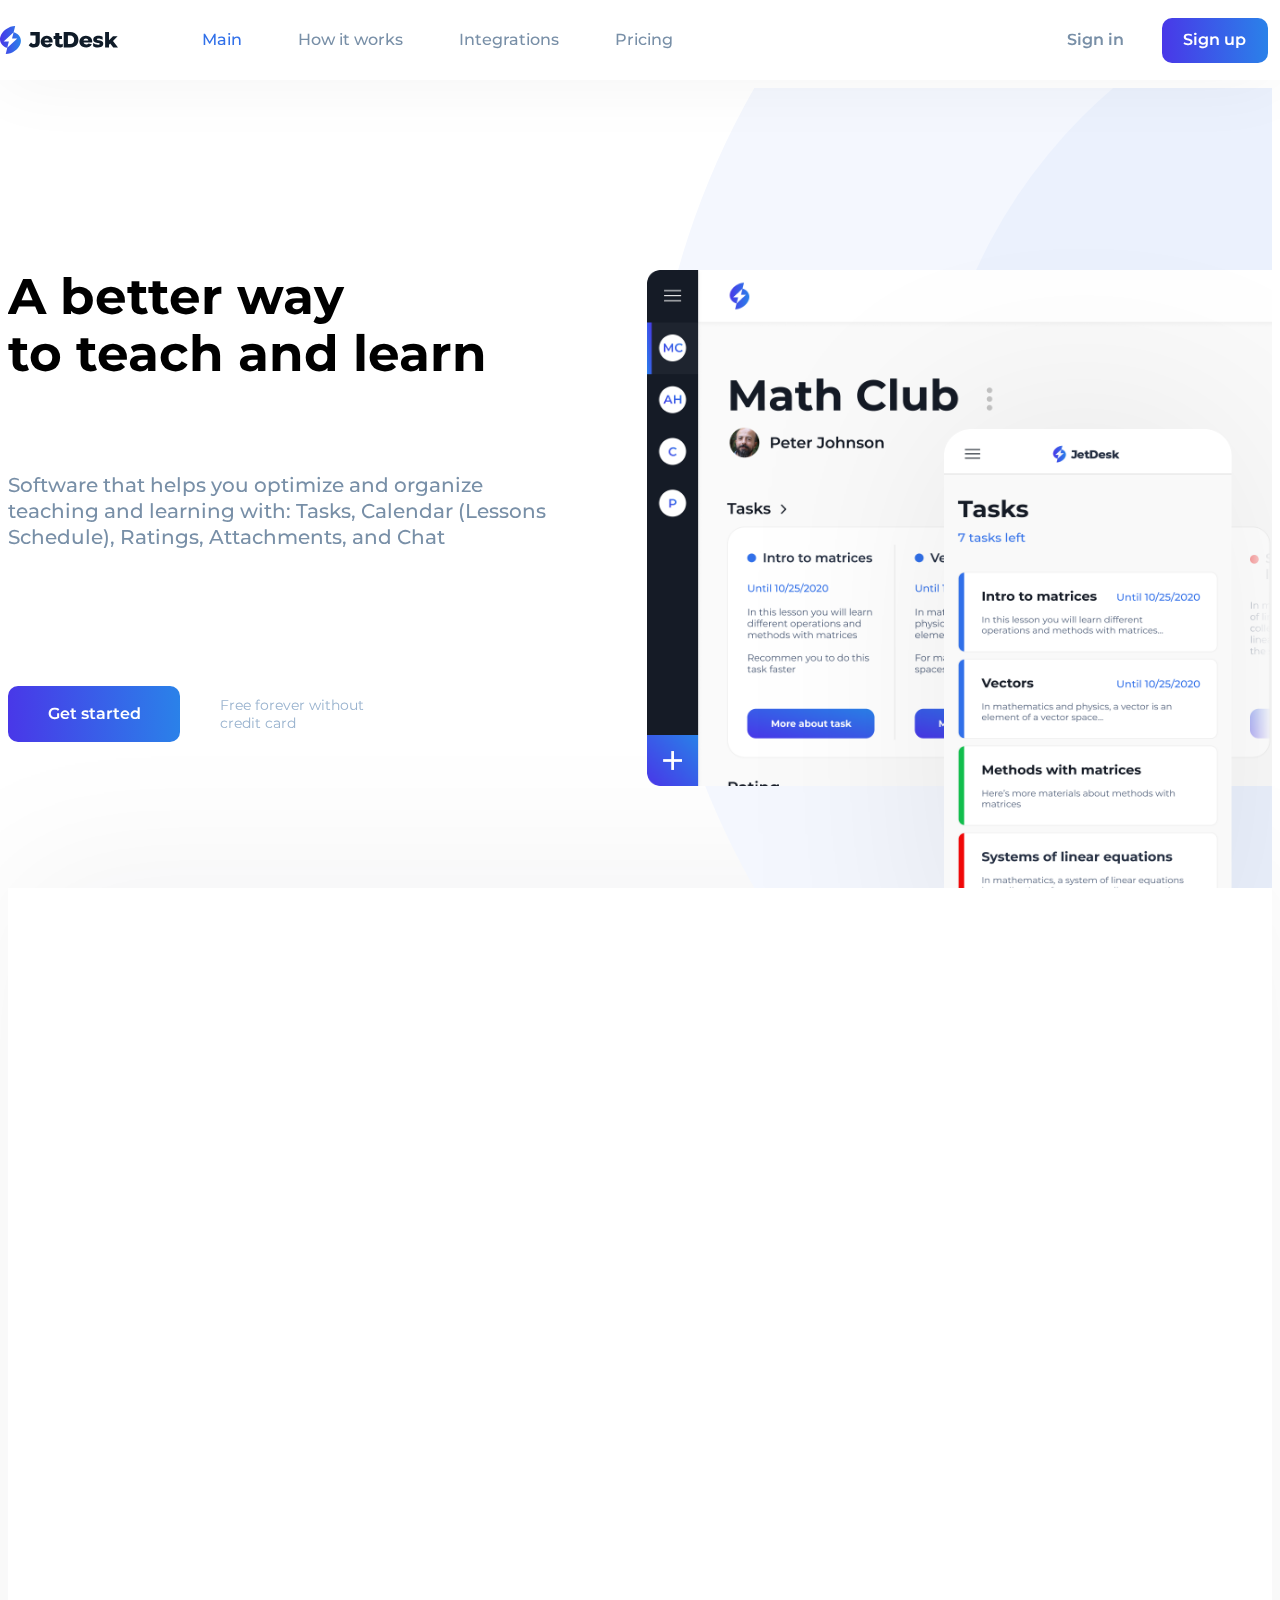
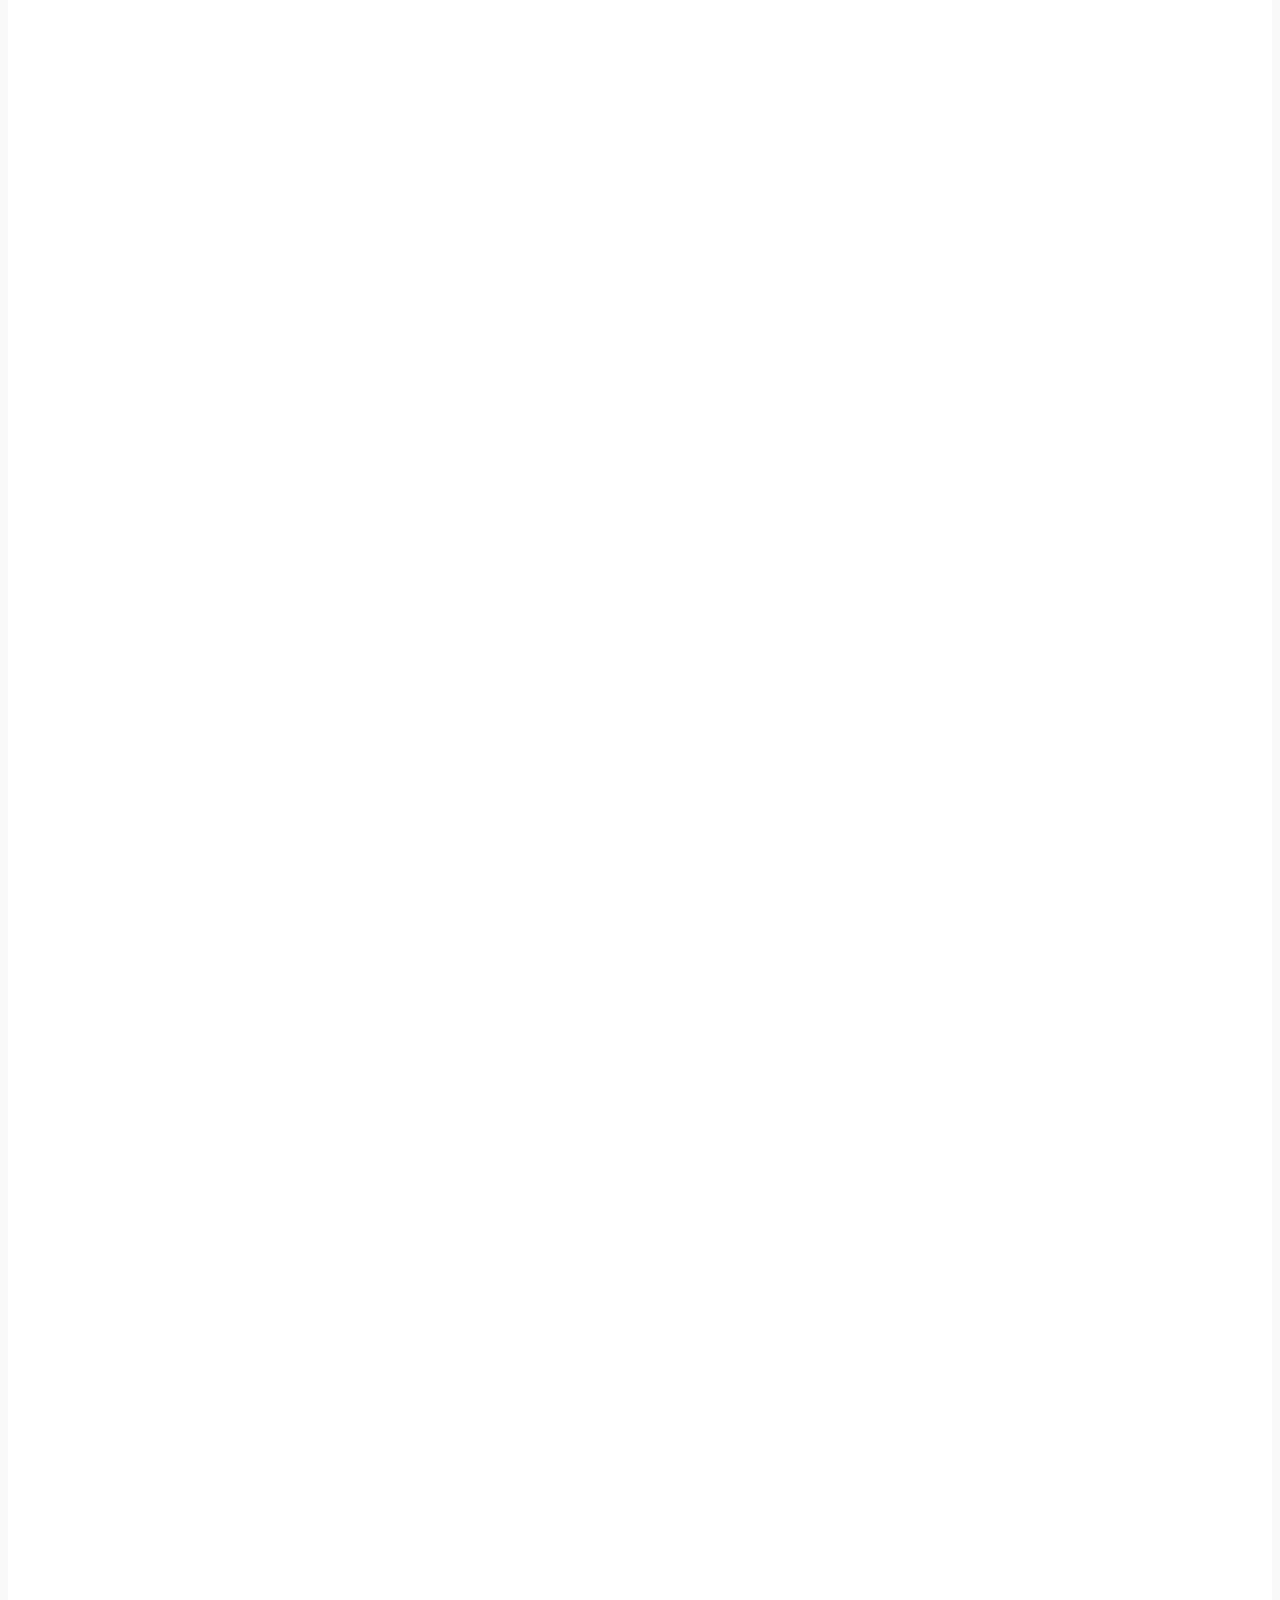
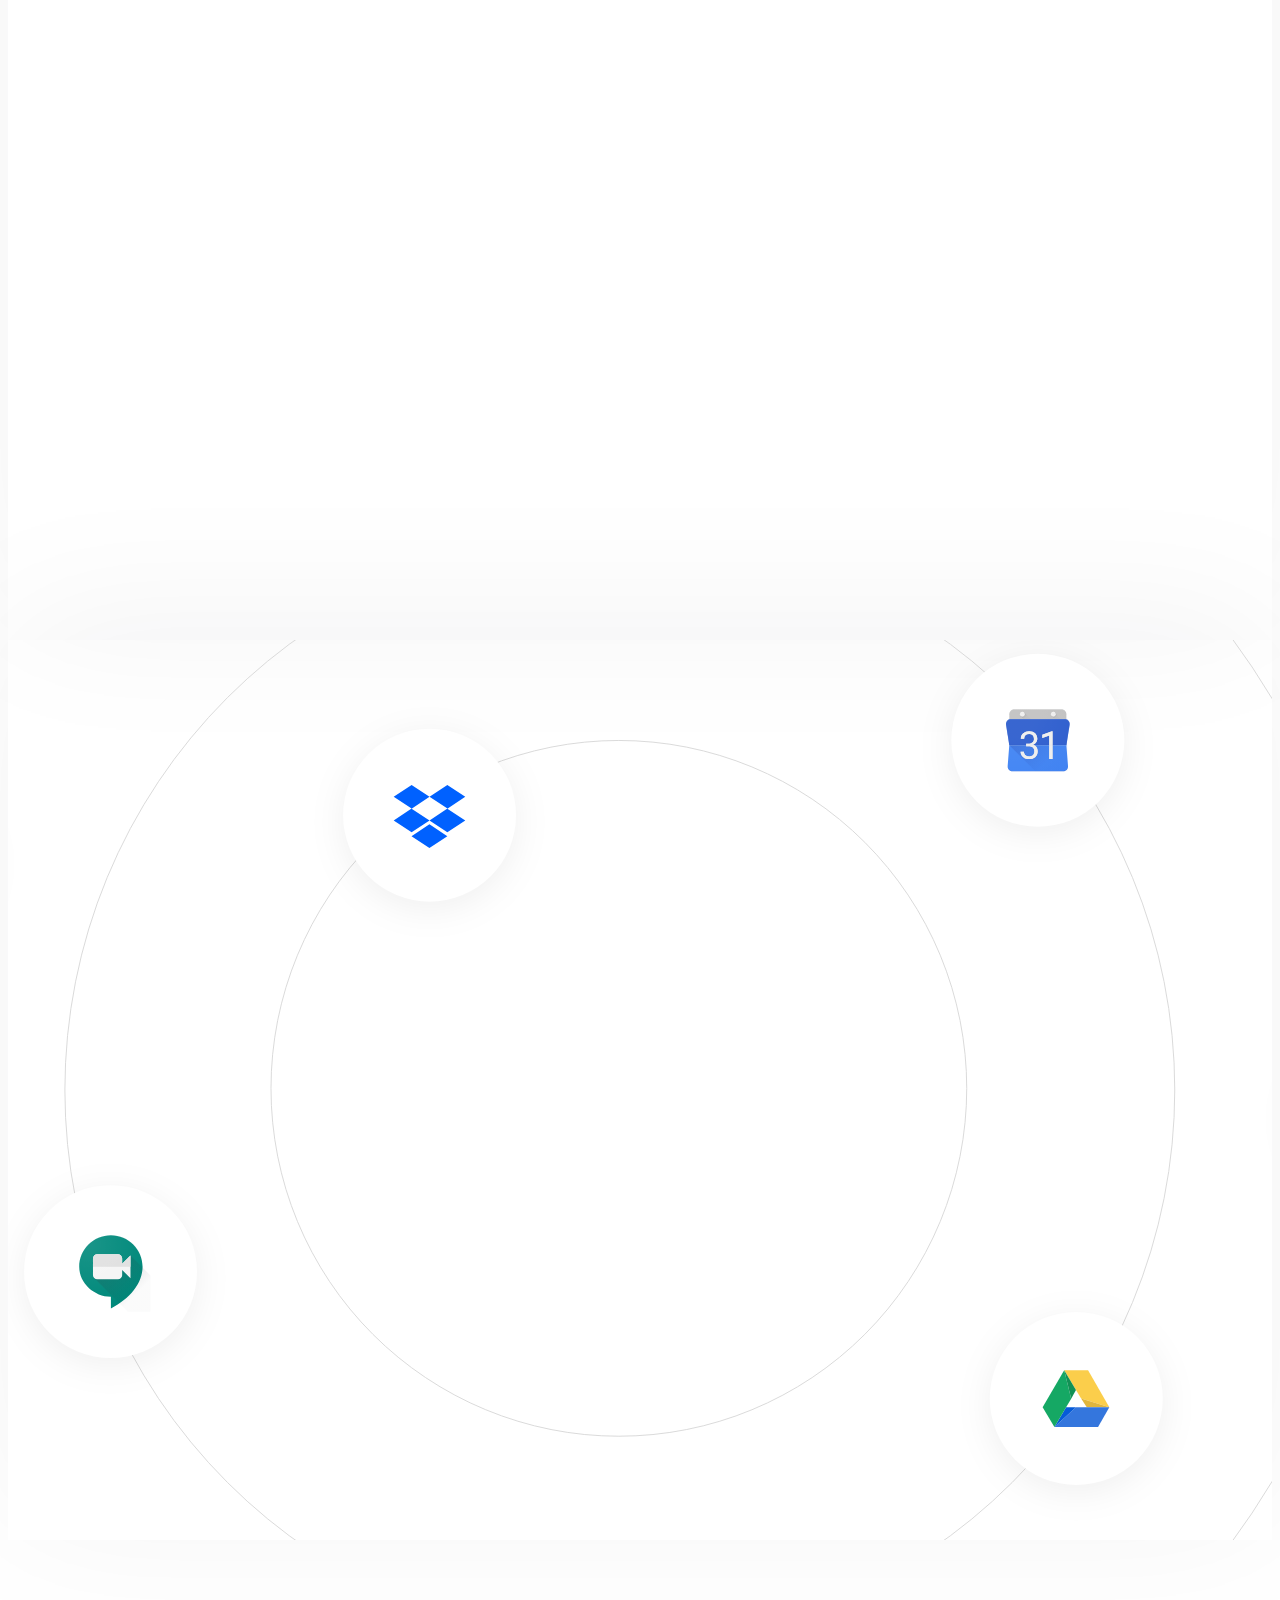
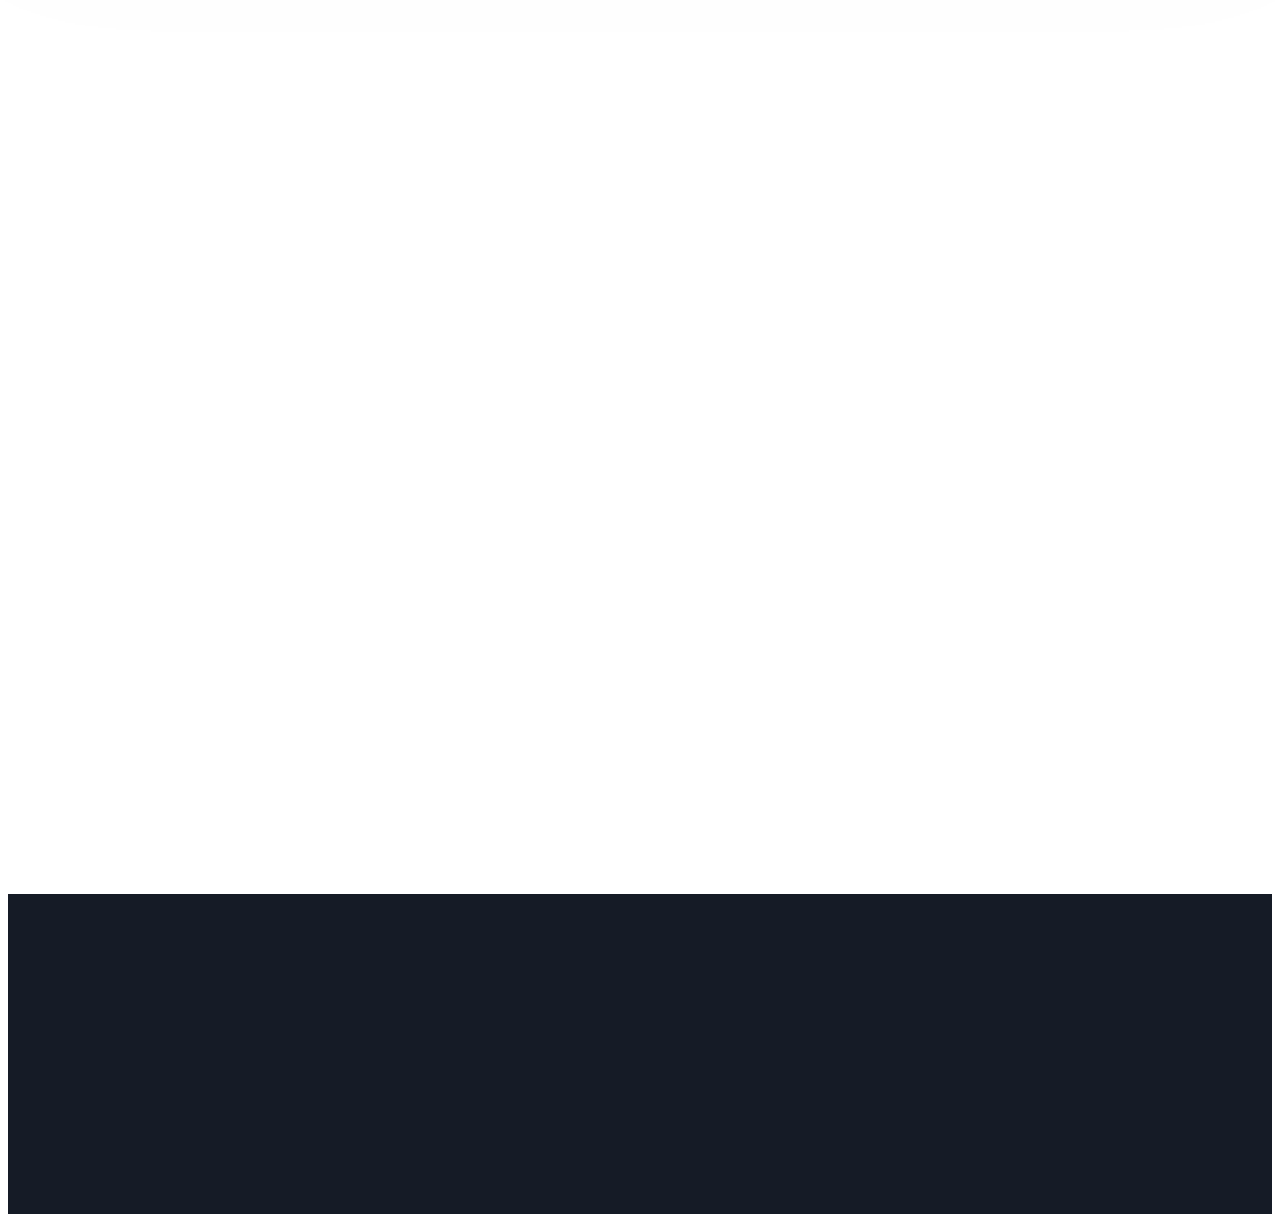
==== commit d69b6030: "removed head text" ====
--- a/index.html
+++ b/index.html
@@ -1,499 +1,499 @@
-<<<<<<< HEAD <!DOCTYPE html>
-    <html lang="ru">
-
-    <head>
-        <meta charset="utf-8">
-        <meta http-equiv="X-UA-Compatible" content="IE=edge">
-        <meta name="viewport" content="width=device-width, user-scalable=no" />
-        <meta name="keywords" content="jetdesk, джетдеск, jetdesk app, jet desk, online classes, lms, classroom">
-        <meta name="description" content="JetDesk – A better way to teach and learn">
-        <meta content="/images/Desktop.png" property="og:image">
-        <meta name="author" content="JetDesk">
-        <link rel="shortcut icon" href="/images/favicon.ico">
-
-        <title>JetDesk</title>
-
-        <link rel="preconnect" href="https://fonts.gstatic.com">
-        <link href="https://fonts.googleapis.com/css2?family=Montserrat:ital,wght@0,100;0,300;0,400;0,500;0,600;0,700;0,800;0,900;1,400&display=swap" rel="stylesheet">
-
-        <link rel="stylesheet" href="https://stackpath.bootstrapcdn.com/bootstrap/4.1.3/css/bootstrap.min.css" integrity="sha384-MCw98/SFnGE8fJT3GXwEOngsV7Zt27NXFoaoApmYm81iuXoPkFOJwJ8ERdknLPMO" crossorigin="anonymous">
-
-        <link href="https://unpkg.com/aos@2.3.1/dist/aos.css" rel="stylesheet">
-
-        <link href="style.css" rel="stylesheet" type="text/css" />
-
-        <!-- Global site tag (gtag.js) - Google Analytics -->
-        <script async src="https://www.googletagmanager.com/gtag/js?id=G-T7B3K51WQC"></script>
-        <script>
-            window.dataLayer = window.dataLayer || [];
-
-            function gtag() {
-                dataLayer.push(arguments);
-            }
-            gtag('js', new Date());
-
-            gtag('config', 'G-T7B3K51WQC');
-        </script>
-
-    </head>
-
-    <body>
-        <div class="wrapper">
-            <!-- header -->
-            <header>
-                <div class="container">
-                    <div class="header-in">
-                        <div class="logo">
-                            <a href="#">
-                                <img src="./images/logo.svg" alt="">
-                            </a>
-                        </div>
-
-                        <div class="mob-wrap">
-                            <nav>
-                                <ul id="top-menu">
-                                    <li class="active">
-                                        <a href="#hero">
+<!DOCTYPE html>
+<html lang="ru">
+
+<head>
+    <meta charset="utf-8">
+    <meta http-equiv="X-UA-Compatible" content="IE=edge">
+    <meta name="viewport" content="width=device-width, user-scalable=no" />
+    <meta name="keywords" content="jetdesk, джетдеск, jetdesk app, jet desk, online classes, lms, classroom">
+    <meta name="description" content="JetDesk – A better way to teach and learn">
+    <meta content="/images/Desktop.png" property="og:image">
+    <meta name="author" content="JetDesk">
+    <link rel="shortcut icon" href="/images/favicon.ico">
+
+    <title>JetDesk</title>
+
+    <link rel="preconnect" href="https://fonts.gstatic.com">
+    <link href="https://fonts.googleapis.com/css2?family=Montserrat:ital,wght@0,100;0,300;0,400;0,500;0,600;0,700;0,800;0,900;1,400&display=swap" rel="stylesheet">
+
+    <link rel="stylesheet" href="https://stackpath.bootstrapcdn.com/bootstrap/4.1.3/css/bootstrap.min.css" integrity="sha384-MCw98/SFnGE8fJT3GXwEOngsV7Zt27NXFoaoApmYm81iuXoPkFOJwJ8ERdknLPMO" crossorigin="anonymous">
+
+    <link href="https://unpkg.com/aos@2.3.1/dist/aos.css" rel="stylesheet">
+
+    <link href="style.css" rel="stylesheet" type="text/css" />
+
+    <!-- Global site tag (gtag.js) - Google Analytics -->
+    <script async src="https://www.googletagmanager.com/gtag/js?id=G-T7B3K51WQC"></script>
+    <script>
+        window.dataLayer = window.dataLayer || [];
+
+        function gtag() {
+            dataLayer.push(arguments);
+        }
+        gtag('js', new Date());
+
+        gtag('config', 'G-T7B3K51WQC');
+    </script>
+
+</head>
+
+<body>
+    <div class="wrapper">
+        <!-- header -->
+        <header>
+            <div class="container">
+                <div class="header-in">
+                    <div class="logo">
+                        <a href="#">
+                            <img src="./images/logo.svg" alt="">
+                        </a>
+                    </div>
+
+                    <div class="mob-wrap">
+                        <nav>
+                            <ul id="top-menu">
+                                <li class="active">
+                                    <a href="#hero">
 										Main
 									</a>
-                                    </li>
-                                    <li>
-                                        <a href="#how">
+                                </li>
+                                <li>
+                                    <a href="#how">
 										How it works
 									</a>
-                                    </li>
-                                    <li>
-                                        <a href="#integrations">
+                                </li>
+                                <li>
+                                    <a href="#integrations">
 										Integrations
 									</a>
-                                    </li>
-                                    <li>
-                                        <a href="#price">
+                                </li>
+                                <li>
+                                    <a href="#price">
 										Pricing
 									</a>
-                                    </li>
-                                </ul>
-                            </nav>
-
-                            <div class="header-bt">
-                                <a href="https://my.jetdesk.app/signin" class="log-bt">
+                                </li>
+                            </ul>
+                        </nav>
+
+                        <div class="header-bt">
+                            <a href="https://my.jetdesk.app/signin" class="log-bt">
 								Sign in
 							</a>
-                                <a href="https://my.jetdesk.app/signup" class="def-bt">
+                            <a href="https://my.jetdesk.app/signup" class="def-bt">
 								Sign up
 							</a>
-                            </div>
-                        </div>
-
-                        <div class="show-hide">
-                            <span></span>
-                            <span></span>
-                            <span></span>
-                        </div>
-                    </div>
-                </div>
-            </header>
-            <!-- header -->
-
-            <!-- hero -->
-            <section id="hero">
-                <div class="container">
-                    <div class="hero">
-                        <div class="hero-left">
-                            <div class="hero-tit" data-aos="fade-right">
-                                <h1>
-                                    A better way <br>to teach and learn
-                                </h1>
-                            </div>
-                            <div class="hero-decr" data-aos="fade-right">
-                                Software that helps you optimize and organize teaching and learning with: Tasks, Calendar (Lessons Schedule), Ratings, Attachments, and Chat
-                            </div>
-                            <div class="hero-bt" data-aos="fade-right">
-                                <a href="https://my.jetdesk.app/signin" class="def-bt big">
+                        </div>
+                    </div>
+
+                    <div class="show-hide">
+                        <span></span>
+                        <span></span>
+                        <span></span>
+                    </div>
+                </div>
+            </div>
+        </header>
+        <!-- header -->
+
+        <!-- hero -->
+        <section id="hero">
+            <div class="container">
+                <div class="hero">
+                    <div class="hero-left">
+                        <div class="hero-tit" data-aos="fade-right">
+                            <h1>
+                                A better way <br>to teach and learn
+                            </h1>
+                        </div>
+                        <div class="hero-decr" data-aos="fade-right">
+                            Software that helps you optimize and organize teaching and learning with: Tasks, Calendar (Lessons Schedule), Ratings, Attachments, and Chat
+                        </div>
+                        <div class="hero-bt" data-aos="fade-right">
+                            <a href="https://my.jetdesk.app/signin" class="def-bt big">
 								Get started
 							</a>
-                                <span>
+                            <span>
 								Free forever without <br>credit card
 							</span>
-                            </div>
-                        </div>
-
-                        <div class="all-hero-vid">
-                            <div class="hero-video-big" data-aos="fade-left" data-aos-delay="300">
-                                <img src="./images/Desktop.png" alt="">
-                            </div>
-
-                            <div class="hero-video-mob" data-aos="fade-top" data-aos-delay="600">
-                                <img src="./images/Mobile.png" alt="">
-                            </div>
-                        </div>
-                    </div>
-                </div>
-            </section>
-            <!-- / hero -->
-
-            <!-- section how -->
-            <section id="how">
-                <div class="how">
-
-                    <div class="how-tit" data-aos="fade-up">
-                        <h3>
-                            How it works
-                        </h3>
-                        <div class="how-sub-tit">
-                            Let’s explore our product
-                        </div>
-                    </div>
-
-                    <!-- one sec -->
-                    <div class="one-section task">
-                        <div class="container">
-                            <div class="one-section-in">
-                                <div class="section-descr" data-aos="fade-right">
-                                    <div class="section-tag">
-                                        TASKS
-                                    </div>
-                                    <div class="section-tit">
-                                        Create and submit <br>an assignment
-                                    </div>
-                                    <div class="section-text">
-                                        Quickly assign and submit tasks, leave personal comments on task pages.
-                                    </div>
-                                </div>
-
-                                <div class="section-video" data-aos="fade-left" data-aos-delay="300">
-                                    <div class="sec-vid-in">
-                                        <img src="./images/Tasks.png" alt="">
-                                    </div>
-                                </div>
-                            </div>
-                        </div>
-                    </div>
-                    <!-- / one sec -->
-
-                    <!-- one sec -->
-                    <div class="one-section revers calendar">
-                        <div class="container">
-                            <div class="one-section-in">
-                                <div class="section-descr" data-aos="fade-left" data-aos-delay="0">
-                                    <div class="section-tag">
-                                        Lessons
-                                    </div>
-                                    <div class="section-tit">
-                                        Manage your schedule <br>and control the time
-                                    </div>
-                                    <div class="section-text">
-                                        Get information about upcoming lessons and meetups or plan them yourself. Join online conferences in just a click.
-                                    </div>
-                                </div>
-
-                                <div class="section-video" data-aos="fade-right" data-aos-delay="300">
-                                    <div class="sec-vid-in">
-                                        <img src="./images/Lessons.png" alt="">
-                                    </div>
-                                </div>
-                            </div>
-                        </div>
-                    </div>
-                    <!-- / one sec -->
-
-                    <!-- one sec -->
-                    <div class="one-section rating">
-                        <div class="container">
-                            <div class="one-section-in">
-                                <div class="section-descr" data-aos="fade-right" data-aos-delay="0">
-                                    <div class="section-tag">
-                                        RATING
-                                    </div>
-                                    <div class="section-tit">
-                                        Check or compete <br>for the first place
-                                    </div>
-                                    <div class="section-text">
-                                        Increase the competitive spirit in the group and find out which of your students are doing best.
-                                    </div>
-                                </div>
-
-                                <div class="section-video" data-aos="fade-left" data-aos-delay="300">
-                                    <div class="sec-vid-in">
-                                        <img src="./images/Rating.png" alt="">
-                                    </div>
-                                </div>
-                            </div>
-                        </div>
-                    </div>
-                    <!-- / one sec -->
-
-                    <!-- one sec -->
-                    <div class="one-section revers attach">
-                        <div class="container">
-                            <div class="one-section-in">
-                                <div class="section-descr" data-aos="fade-left" data-aos-delay="0">
-                                    <div class="section-tag">
-                                        ATTACHMENTS
-                                    </div>
-                                    <div class="section-tit">
-                                        Upload, download, and view files - quickly
-                                    </div>
-                                    <div class="section-text">
-                                        Attach files, sheets, and documents from your favorite services. (Google Drive, Google Docs, Dropbox, OneDrive and others).
-                                    </div>
-                                </div>
-
-                                <div class="section-video" data-aos="fade-right" data-aos-delay="300">
-                                    <div class="sec-vid-in">
-                                        <img src="./images/Files.png" alt="">
-                                    </div>
-                                </div>
-                            </div>
-                        </div>
-                    </div>
-                    <!-- / one sec -->
-
-                    <!-- one sec -->
-                    <div class="one-section chat">
-                        <div class="container">
-                            <div class="one-section-in">
-                                <div class="section-descr" data-aos="fade-right" data-aos-delay="0">
-                                    <div class="section-tag">
-                                        CHAT
-                                    </div>
-                                    <div class="section-tit">
-                                        Chat, ask questions, <br>and just be friends
-                                    </div>
-                                    <div class="section-text">
-                                        Communicate, ask and communicate again. What could be better than communication today?
-                                    </div>
-                                </div>
-
-                                <div class="section-video" data-aos="fade-left" data-aos-delay="300">
-                                    <div class="sec-vid-in">
-
-                                        <img src="./images/Chat.png" alt="">
-                                    </div>
-                                </div>
-                            </div>
-                        </div>
-                    </div>
-                    <!-- / one sec -->
-
-                    <div class="start" data-aos="fade-up" data-aos-delay="0">
-                        <a href="https://my.jetdesk.app/signin" class="def-bt big">
+                        </div>
+                    </div>
+
+                    <div class="all-hero-vid">
+                        <div class="hero-video-big" data-aos="fade-left" data-aos-delay="300">
+                            <img src="./images/Desktop.png" alt="">
+                        </div>
+
+                        <div class="hero-video-mob" data-aos="fade-top" data-aos-delay="600">
+                            <img src="./images/Mobile.png" alt="">
+                        </div>
+                    </div>
+                </div>
+            </div>
+        </section>
+        <!-- / hero -->
+
+        <!-- section how -->
+        <section id="how">
+            <div class="how">
+
+                <div class="how-tit" data-aos="fade-up">
+                    <h3>
+                        How it works
+                    </h3>
+                    <div class="how-sub-tit">
+                        Let’s explore our product
+                    </div>
+                </div>
+
+                <!-- one sec -->
+                <div class="one-section task">
+                    <div class="container">
+                        <div class="one-section-in">
+                            <div class="section-descr" data-aos="fade-right">
+                                <div class="section-tag">
+                                    TASKS
+                                </div>
+                                <div class="section-tit">
+                                    Create and submit <br>an assignment
+                                </div>
+                                <div class="section-text">
+                                    Quickly assign and submit tasks, leave personal comments on task pages.
+                                </div>
+                            </div>
+
+                            <div class="section-video" data-aos="fade-left" data-aos-delay="300">
+                                <div class="sec-vid-in">
+                                    <img src="./images/Tasks.png" alt="">
+                                </div>
+                            </div>
+                        </div>
+                    </div>
+                </div>
+                <!-- / one sec -->
+
+                <!-- one sec -->
+                <div class="one-section revers calendar">
+                    <div class="container">
+                        <div class="one-section-in">
+                            <div class="section-descr" data-aos="fade-left" data-aos-delay="0">
+                                <div class="section-tag">
+                                    Lessons
+                                </div>
+                                <div class="section-tit">
+                                    Manage your schedule <br>and control the time
+                                </div>
+                                <div class="section-text">
+                                    Get information about upcoming lessons and meetups or plan them yourself. Join online conferences in just a click.
+                                </div>
+                            </div>
+
+                            <div class="section-video" data-aos="fade-right" data-aos-delay="300">
+                                <div class="sec-vid-in">
+                                    <img src="./images/Lessons.png" alt="">
+                                </div>
+                            </div>
+                        </div>
+                    </div>
+                </div>
+                <!-- / one sec -->
+
+                <!-- one sec -->
+                <div class="one-section rating">
+                    <div class="container">
+                        <div class="one-section-in">
+                            <div class="section-descr" data-aos="fade-right" data-aos-delay="0">
+                                <div class="section-tag">
+                                    RATING
+                                </div>
+                                <div class="section-tit">
+                                    Check or compete <br>for the first place
+                                </div>
+                                <div class="section-text">
+                                    Increase the competitive spirit in the group and find out which of your students are doing best.
+                                </div>
+                            </div>
+
+                            <div class="section-video" data-aos="fade-left" data-aos-delay="300">
+                                <div class="sec-vid-in">
+                                    <img src="./images/Rating.png" alt="">
+                                </div>
+                            </div>
+                        </div>
+                    </div>
+                </div>
+                <!-- / one sec -->
+
+                <!-- one sec -->
+                <div class="one-section revers attach">
+                    <div class="container">
+                        <div class="one-section-in">
+                            <div class="section-descr" data-aos="fade-left" data-aos-delay="0">
+                                <div class="section-tag">
+                                    ATTACHMENTS
+                                </div>
+                                <div class="section-tit">
+                                    Upload, download, and view files - quickly
+                                </div>
+                                <div class="section-text">
+                                    Attach files, sheets, and documents from your favorite services. (Google Drive, Google Docs, Dropbox, OneDrive and others).
+                                </div>
+                            </div>
+
+                            <div class="section-video" data-aos="fade-right" data-aos-delay="300">
+                                <div class="sec-vid-in">
+                                    <img src="./images/Files.png" alt="">
+                                </div>
+                            </div>
+                        </div>
+                    </div>
+                </div>
+                <!-- / one sec -->
+
+                <!-- one sec -->
+                <div class="one-section chat">
+                    <div class="container">
+                        <div class="one-section-in">
+                            <div class="section-descr" data-aos="fade-right" data-aos-delay="0">
+                                <div class="section-tag">
+                                    CHAT
+                                </div>
+                                <div class="section-tit">
+                                    Chat, ask questions, <br>and just be friends
+                                </div>
+                                <div class="section-text">
+                                    Communicate, ask and communicate again. What could be better than communication today?
+                                </div>
+                            </div>
+
+                            <div class="section-video" data-aos="fade-left" data-aos-delay="300">
+                                <div class="sec-vid-in">
+
+                                    <img src="./images/Chat.png" alt="">
+                                </div>
+                            </div>
+                        </div>
+                    </div>
+                </div>
+                <!-- / one sec -->
+
+                <div class="start" data-aos="fade-up" data-aos-delay="0">
+                    <a href="https://my.jetdesk.app/signin" class="def-bt big">
 						Get started
 					</a>
-                    </div>
-
-                </div>
-            </section>
-            <!-- / section how -->
-
-            <!-- Integrations -->
-            <section id="integrations">
-                <div class="container">
-                    <div class="integrations">
-                        <div class="int-tit" data-aos="zoom-in" data-aos-delay="0">
-                            <h3>
-                                Integrations
-                            </h3>
-                            <div class="int-sub-tit">
-                                Simply integrate your favorite applications
-                            </div>
-                            <div class="int-bt">
-                                <a href="https://my.jetdesk.app/signin" class="def-bt big">
+                </div>
+
+            </div>
+        </section>
+        <!-- / section how -->
+
+        <!-- Integrations -->
+        <section id="integrations">
+            <div class="container">
+                <div class="integrations">
+                    <div class="int-tit" data-aos="zoom-in" data-aos-delay="0">
+                        <h3>
+                            Integrations
+                        </h3>
+                        <div class="int-sub-tit">
+                            Simply integrate your favorite applications
+                        </div>
+                        <div class="int-bt">
+                            <a href="https://my.jetdesk.app/signin" class="def-bt big">
 								Get started
 							</a>
-                            </div>
-                        </div>
-                    </div>
-                </div>
-            </section>
-            <!-- / Integrations -->
-
-            <!-- price -->
-            <section id="price">
-                <div class="container">
-                    <div class="price">
-                        <div class="price-tit" data-aos="fade-up" data-aos-delay="0">
-                            <h3>
-                                Pricing
-                            </h3>
-                            <div class="price-sub-tit">
-                                There is a free subscription during the beta testing, enjoy
-                            </div>
-                        </div>
-
-                        <div class="price-wrap">
-                            <div class="price-wrap-in">
-                                <div class="price-free" data-aos="fade-up" data-aos-delay="0">
-                                    <div class="price-free-top">
-                                        Personal
-                                    </div>
-                                    <div class="price-free-descr">
-                                        <div class="price-free-text">
-                                            For everyone who wants to learn <br>and teach
-                                        </div>
-                                        <div class="price-free-cost">
-                                            Free
-                                        </div>
-                                        <div class="price-free-sub">
-                                            Free up to 10 members <br><br>
-                                        </div>
-                                        <div class="price-free-bt">
-                                            <a href="https://my.jetdesk.app/signin" class="def-bt big">
+                        </div>
+                    </div>
+                </div>
+            </div>
+        </section>
+        <!-- / Integrations -->
+
+        <!-- price -->
+        <section id="price">
+            <div class="container">
+                <div class="price">
+                    <div class="price-tit" data-aos="fade-up" data-aos-delay="0">
+                        <h3>
+                            Pricing
+                        </h3>
+                        <div class="price-sub-tit">
+                            There is a free subscription during the beta testing, enjoy
+                        </div>
+                    </div>
+
+                    <div class="price-wrap">
+                        <div class="price-wrap-in">
+                            <div class="price-free" data-aos="fade-up" data-aos-delay="0">
+                                <div class="price-free-top">
+                                    Personal
+                                </div>
+                                <div class="price-free-descr">
+                                    <div class="price-free-text">
+                                        For everyone who wants to learn <br>and teach
+                                    </div>
+                                    <div class="price-free-cost">
+                                        Free
+                                    </div>
+                                    <div class="price-free-sub">
+                                        Free up to 10 members <br><br>
+                                    </div>
+                                    <div class="price-free-bt">
+                                        <a href="https://my.jetdesk.app/signin" class="def-bt big">
 											Get started
 										</a>
-                                        </div>
-                                    </div>
-                                </div>
-
-                                <div class="price-free enterprise" data-aos="fade-up" data-aos-delay="0">
-                                    <div class="price-free-top">
+                                    </div>
+                                </div>
+                            </div>
+
+                            <div class="price-free enterprise" data-aos="fade-up" data-aos-delay="0">
+                                <div class="price-free-top">
+                                    Enterprise
+                                </div>
+                                <div class="price-free-descr">
+                                    <div class="price-free-text">
+                                        For big classes, schools <br> and universities
+                                    </div>
+                                    <div class="price-free-cost">
                                         Enterprise
                                     </div>
-                                    <div class="price-free-descr">
-                                        <div class="price-free-text">
-                                            For big classes, schools <br> and universities
-                                        </div>
-                                        <div class="price-free-cost">
-                                            Enterprise
-                                        </div>
-                                        <div class="price-free-sub">
-                                            Fill out the form to upgrade your plan<br> up to 250 members
-                                        </div>
-                                        <div class="price-free-bt">
-                                            <a target="_blank" href="https://airtable.com/shrJfCw8LXognKJxV" class="def-bt big">
+                                    <div class="price-free-sub">
+                                        Fill out the form to upgrade your plan<br> up to 250 members
+                                    </div>
+                                    <div class="price-free-bt">
+                                        <a target="_blank" href="https://airtable.com/shrJfCw8LXognKJxV" class="def-bt big">
 											Request
 										</a>
-                                        </div>
-                                    </div>
-                                </div>
-                            </div>
-                        </div>
-                    </div>
-                </div>
-            </section>
-            <!-- / price -->
-
-            <!-- footer -->
-            <footer>
-                <div class="container">
-                    <div class="footer">
-                        <div class="foot-logo" data-aos="fade-right" data-aos-delay="0">
-                            <a href="#">
-                                <img src="./images/foot-logo.svg" alt="">
-                            </a>
-                        </div>
-                        <div class="foot-soc" data-aos="fade-left" data-aos-delay="0">
-                            <ul>
-                                <li>
-                                    <a href="https://www.facebook.com/jetdeskapp">
-                                        <svg width="15" height="28" viewBox="0 0 15 28" fill="none" xmlns="http://www.w3.org/2000/svg">
+                                    </div>
+                                </div>
+                            </div>
+                        </div>
+                    </div>
+                </div>
+            </div>
+        </section>
+        <!-- / price -->
+
+        <!-- footer -->
+        <footer>
+            <div class="container">
+                <div class="footer">
+                    <div class="foot-logo" data-aos="fade-right" data-aos-delay="0">
+                        <a href="#">
+                            <img src="./images/foot-logo.svg" alt="">
+                        </a>
+                    </div>
+                    <div class="foot-soc" data-aos="fade-left" data-aos-delay="0">
+                        <ul>
+                            <li>
+                                <a href="https://www.facebook.com/jetdeskapp">
+                                    <svg width="15" height="28" viewBox="0 0 15 28" fill="none" xmlns="http://www.w3.org/2000/svg">
 										<path d="M9.74454 28V15.2487H14.187L14.8474 10.2561H9.74454V7.07604C9.74454 5.63537 10.1591 4.64899 12.2943 4.64899H15V0.19785C13.6835 0.0612367 12.3603 -0.00472655 11.0363 0.000263189C7.10958 0.000263189 4.41356 2.32152 4.41356 6.58285V10.2468H0V15.2393H4.4232V28H9.74454Z" fill="white"/>
 									</svg>
-                                    </a>
-                                </li>
-                                <li>
-                                    <a href="https://www.producthunt.com/upcoming/jetdesk-2">
-                                        <svg width="26" height="26" viewBox="0 0 26 26" fill="none" xmlns="http://www.w3.org/2000/svg">
+                                </a>
+                            </li>
+                            <li>
+                                <a href="https://www.producthunt.com/upcoming/jetdesk-2">
+                                    <svg width="26" height="26" viewBox="0 0 26 26" fill="none" xmlns="http://www.w3.org/2000/svg">
 										<path d="M26 13C26 15.5712 25.2376 18.0846 23.8091 20.2224C22.3806 22.3602 20.3503 24.0265 17.9749 25.0104C15.5994 25.9944 12.9856 26.2518 10.4638 25.7502C7.94208 25.2486 5.6257 24.0105 3.80762 22.1924C1.98953 20.3743 0.751405 18.0579 0.249797 15.5362C-0.251811 13.0144 0.00563269 10.4006 0.989572 8.02511C1.97351 5.64967 3.63975 3.61935 5.77759 2.19089C7.91543 0.762437 10.4288 0 13 0C16.4478 0 19.7544 1.36964 22.1924 3.80761C24.6304 6.24558 26 9.55218 26 13Z" fill="white"/>
 										<path d="M14.7334 6.5H8.45612V19.5H11.0493V15.6003H14.7334C15.9263 15.5793 17.0633 15.0907 17.8995 14.2396C18.7357 13.3886 19.2042 12.2432 19.2042 11.0501C19.2042 9.85705 18.7357 8.71168 17.8995 7.86065C17.0633 7.00961 15.9263 6.521 14.7334 6.5ZM14.7334 13H11.0493V9.10028H14.7334C15.2415 9.11394 15.7242 9.32537 16.0787 9.68954C16.4332 10.0537 16.6316 10.5419 16.6316 11.0501C16.6316 11.5584 16.4332 12.0466 16.0787 12.4107C15.7242 12.7749 15.2415 12.9863 14.7334 13Z" fill="#1C3046"/>
 									</svg>
-                                    </a>
-                                </li>
-                                <!-- <li>
+                                </a>
+                            </li>
+                            <!-- <li>
 								<a href="#">
 									<svg width="27" height="22" viewBox="0 0 27 22" fill="none" xmlns="http://www.w3.org/2000/svg">
 										<path fill-rule="evenodd" clip-rule="evenodd" d="M27 2.60606C26.0051 3.04646 24.9376 3.34545 23.8178 3.47879C24.9618 2.79192 25.8399 1.70101 26.2508 0.40404C25.1793 1.04242 23.9951 1.50303 22.7343 1.75354C21.7233 0.674747 20.2852 0 18.6901 0C15.6329 0 13.1516 2.48889 13.1516 5.55556C13.1516 5.99192 13.1999 6.41616 13.2966 6.8202C8.69252 6.5899 4.61211 4.37576 1.8811 1.01414C1.40579 1.83434 1.13188 2.78788 1.13188 3.80606C1.13188 5.73333 2.1107 7.43434 3.59705 8.42828C2.69074 8.4 1.83679 8.14949 1.08757 7.73333C1.08757 7.75758 1.08757 7.77778 1.08757 7.80202C1.08757 10.4929 2.99687 12.7394 5.53051 13.2485C5.06728 13.3737 4.57586 13.4424 4.07236 13.4424C3.71386 13.4424 3.36745 13.4061 3.02909 13.3414C3.734 15.5475 5.78025 17.1556 8.2011 17.2C6.30389 18.6909 3.91929 19.5798 1.3212 19.5798C0.874086 19.5798 0.435029 19.5515 0 19.503C2.44905 21.0788 5.36133 22 8.49112 22C18.6781 22 24.2488 13.5354 24.2488 6.19394C24.2488 5.95151 24.2448 5.71313 24.2327 5.47475C25.3163 4.69091 26.2548 3.71313 26.996 2.59798L27 2.60606Z" fill="white"/>
 									</svg>																			
 								</a>
 							</li> -->
-                                <li>
-                                    <a href="https://www.instagram.com/jetdesk.app/">
-                                        <svg width="29" height="29" viewBox="0 0 29 29" fill="none" xmlns="http://www.w3.org/2000/svg">
+                            <li>
+                                <a href="https://www.instagram.com/jetdesk.app/">
+                                    <svg width="29" height="29" viewBox="0 0 29 29" fill="none" xmlns="http://www.w3.org/2000/svg">
 											<path d="M14.5 2.61267C18.3717 2.61267 18.8302 2.6274 20.3592 2.69716C21.7729 2.76168 22.5407 2.9979 23.0517 3.19642C23.7285 3.45946 24.2115 3.77372 24.7189 4.28109C25.2263 4.78847 25.5405 5.27155 25.8035 5.94831C26.0021 6.45931 26.2383 7.22708 26.3028 8.64076C26.3726 10.1698 26.3873 10.6283 26.3873 14.5C26.3873 18.3717 26.3726 18.8303 26.3028 20.3592C26.2383 21.773 26.0021 22.5407 25.8035 23.0517C25.5405 23.7285 25.2263 24.2116 24.7189 24.719C24.2115 25.2263 23.7285 25.5406 23.0517 25.8036C22.5407 26.0022 21.7729 26.2384 20.3592 26.3029C18.8305 26.3727 18.3719 26.3874 14.5 26.3874C10.6281 26.3874 10.1695 26.3727 8.64076 26.3029C7.22702 26.2384 6.45926 26.0022 5.94831 25.8036C5.27149 25.5406 4.78841 25.2263 4.28104 24.719C3.77366 24.2116 3.4594 23.7285 3.19642 23.0517C2.99784 22.5407 2.76163 21.773 2.6971 20.3593C2.62734 18.8303 2.61261 18.3717 2.61261 14.5C2.61261 10.6283 2.62734 10.1698 2.6971 8.64081C2.76163 7.22708 2.99784 6.45931 3.19642 5.94831C3.4594 5.27155 3.77366 4.78847 4.28104 4.28109C4.78841 3.77372 5.27149 3.45946 5.94831 3.19642C6.45926 2.9979 7.22702 2.76168 8.6407 2.69716C10.1697 2.6274 10.6283 2.61267 14.5 2.61267ZM14.5 0C10.562 0 10.0682 0.0166918 8.52167 0.0872577C6.97825 0.157708 5.92426 0.40279 5.00189 0.76126C4.04839 1.13182 3.23976 1.62762 2.43366 2.43372C1.62756 3.23982 1.13176 4.04845 0.761202 5.00195C0.402732 5.92431 0.157651 6.97831 0.0872001 8.52173C0.0166342 10.0682 0 10.562 0 14.5C0 18.438 0.0166342 18.9318 0.0872001 20.4783C0.157651 22.0217 0.402732 23.0757 0.761202 23.9981C1.13176 24.9516 1.62756 25.7602 2.43366 26.5663C3.23976 27.3724 4.04839 27.8682 5.00189 28.2388C5.92426 28.5973 6.97825 28.8424 8.52167 28.9128C10.0682 28.9834 10.562 29 14.5 29C18.438 29 18.9318 28.9834 20.4783 28.9128C22.0217 28.8424 23.0757 28.5973 23.9981 28.2388C24.9516 27.8682 25.7602 27.3724 26.5663 26.5663C27.3724 25.7602 27.8682 24.9516 28.2387 23.9981C28.5972 23.0757 28.8423 22.0217 28.9127 20.4783C28.9833 18.9318 29 18.438 29 14.5C29 10.562 28.9833 10.0682 28.9127 8.52173C28.8423 6.97831 28.5972 5.92431 28.2387 5.00195C27.8682 4.04845 27.3724 3.23982 26.5663 2.43372C25.7602 1.62762 24.9516 1.13182 23.9981 0.76126C23.0757 0.40279 22.0217 0.157708 20.4783 0.0872577C18.9318 0.0166918 18.438 0 14.5 0ZM14.5 7.05406C10.3877 7.05406 7.054 10.3878 7.054 14.5C7.054 18.6123 10.3877 21.946 14.5 21.946C18.6122 21.946 21.9459 18.6123 21.9459 14.5C21.9459 10.3878 18.6122 7.05406 14.5 7.05406ZM14.5 19.3334C11.8306 19.3334 9.66661 17.1694 9.66661 14.5C9.66661 11.8307 11.8306 9.66667 14.5 9.66667C17.1693 9.66667 19.3333 11.8307 19.3333 14.5C19.3333 17.1694 17.1693 19.3334 14.5 19.3334ZM23.9801 6.75988C23.9801 7.72087 23.2011 8.49991 22.2401 8.49991C21.2791 8.49991 20.5001 7.72087 20.5001 6.75988C20.5001 5.79889 21.2791 5.01991 22.2401 5.01991C23.2011 5.01991 23.9801 5.79889 23.9801 6.75988Z" fill="white"/>
 									</svg>
-                                    </a>
-                                </li>
-                            </ul>
-                            <img class="cards" src="images/visa_mc.svg" />
-                        </div>
-
-                        <div class="footer-bot" data-aos="fade-up" data-aos-delay="0">
-                            <div class="footer-res">
-                                © 2022 JetDesk. All rights reserved.
-                                <br/> Ukraine. Sole Proprietor Rusyn Pavlo Vasyliovych
-                            </div>
-                            <div class="footer-right">
-                                <span>
+                                </a>
+                            </li>
+                        </ul>
+                        <img class="cards" src="images/visa_mc.svg" />
+                    </div>
+
+                    <div class="footer-bot" data-aos="fade-up" data-aos-delay="0">
+                        <div class="footer-res">
+                            © 2022 JetDesk. All rights reserved.
+                            <br/> Ukraine. Sole Proprietor Rusyn Pavlo Vasyliovych
+                        </div>
+                        <div class="footer-right">
+                            <span>
 								support@jetdesk.app
 							</span>
-                                <a href="https://intercom.help/jetdesk/en/articles/5904366-press-kit"> 
+                            <a href="https://intercom.help/jetdesk/en/articles/5904366-press-kit"> 
                                 Press Kit
                             </a>
-                                <a href="https://intercom.help/jetdesk/en/articles/4670508-privacy-policy">
+                            <a href="https://intercom.help/jetdesk/en/articles/4670508-privacy-policy">
 								Privacy Policy
 							</a>
-                                <a href="https://intercom.help/jetdesk/en/articles/4670509-terms-and-conditions">
+                            <a href="https://intercom.help/jetdesk/en/articles/4670509-terms-and-conditions">
 								Terms and Conditions
 							</a>
-                            </div>
-                        </div>
-                    </div>
-                </div>
-            </footer>
-            <!-- / footer -->
-        </div>
-
-        <script src="https://code.jquery.com/jquery-3.3.1.min.js"></script>
-
-        <script src="https://cdnjs.cloudflare.com/ajax/libs/popper.js/1.14.3/umd/popper.min.js" integrity="sha384-ZMP7rVo3mIykV+2+9J3UJ46jBk0WLaUAdn689aCwoqbBJiSnjAK/l8WvCWPIPm49" crossorigin="anonymous"></script>
-
-        <script src="https://stackpath.bootstrapcdn.com/bootstrap/4.1.3/js/bootstrap.min.js" integrity="sha384-ChfqqxuZUCnJSK3+MXmPNIyE6ZbWh2IMqE241rYiqJxyMiZ6OW/JmZQ5stwEULTy" crossorigin="anonymous"></script>
-
-        <script src="https://unpkg.com/aos@2.3.1/dist/aos.js"></script>
-
-        <script src="js/init.js"></script>
-
-        <script>
-            window.intercomSettings = {
-                app_id: "h6o7ooze"
-            };
-        </script>
-
-        <script>
-            // We pre-filled your app ID in the widget URL: 'https://widget.intercom.io/widget/h6o7ooze'
-            (function() {
-                var w = window;
-                var ic = w.Intercom;
-                if (typeof ic === "function") {
-                    ic('reattach_activator');
-                    ic('update', w.intercomSettings);
+                        </div>
+                    </div>
+                </div>
+            </div>
+        </footer>
+        <!-- / footer -->
+    </div>
+
+    <script src="https://code.jquery.com/jquery-3.3.1.min.js"></script>
+
+    <script src="https://cdnjs.cloudflare.com/ajax/libs/popper.js/1.14.3/umd/popper.min.js" integrity="sha384-ZMP7rVo3mIykV+2+9J3UJ46jBk0WLaUAdn689aCwoqbBJiSnjAK/l8WvCWPIPm49" crossorigin="anonymous"></script>
+
+    <script src="https://stackpath.bootstrapcdn.com/bootstrap/4.1.3/js/bootstrap.min.js" integrity="sha384-ChfqqxuZUCnJSK3+MXmPNIyE6ZbWh2IMqE241rYiqJxyMiZ6OW/JmZQ5stwEULTy" crossorigin="anonymous"></script>
+
+    <script src="https://unpkg.com/aos@2.3.1/dist/aos.js"></script>
+
+    <script src="js/init.js"></script>
+
+    <script>
+        window.intercomSettings = {
+            app_id: "h6o7ooze"
+        };
+    </script>
+
+    <script>
+        // We pre-filled your app ID in the widget URL: 'https://widget.intercom.io/widget/h6o7ooze'
+        (function() {
+            var w = window;
+            var ic = w.Intercom;
+            if (typeof ic === "function") {
+                ic('reattach_activator');
+                ic('update', w.intercomSettings);
+            } else {
+                var d = document;
+                var i = function() {
+                    i.c(arguments);
+                };
+                i.q = [];
+                i.c = function(args) {
+                    i.q.push(args);
+                };
+                w.Intercom = i;
+                var l = function() {
+                    var s = d.createElement('script');
+                    s.type = 'text/javascript';
+                    s.async = true;
+                    s.src = 'https://widget.intercom.io/widget/h6o7ooze';
+                    var x = d.getElementsByTagName('script')[0];
+                    x.parentNode.insertBefore(s, x);
+                };
+                if (w.attachEvent) {
+                    w.attachEvent('onload', l);
                 } else {
-                    var d = document;
-                    var i = function() {
-                        i.c(arguments);
-                    };
-                    i.q = [];
-                    i.c = function(args) {
-                        i.q.push(args);
-                    };
-                    w.Intercom = i;
-                    var l = function() {
-                        var s = d.createElement('script');
-                        s.type = 'text/javascript';
-                        s.async = true;
-                        s.src = 'https://widget.intercom.io/widget/h6o7ooze';
-                        var x = d.getElementsByTagName('script')[0];
-                        x.parentNode.insertBefore(s, x);
-                    };
-                    if (w.attachEvent) {
-                        w.attachEvent('onload', l);
-                    } else {
-                        w.addEventListener('load', l, false);
-                    }
+                    w.addEventListener('load', l, false);
                 }
-            })();
-        </script>
-
-    </body>
-
-    </html>+            }
+        })();
+    </script>
+
+</body>
+
+</html>